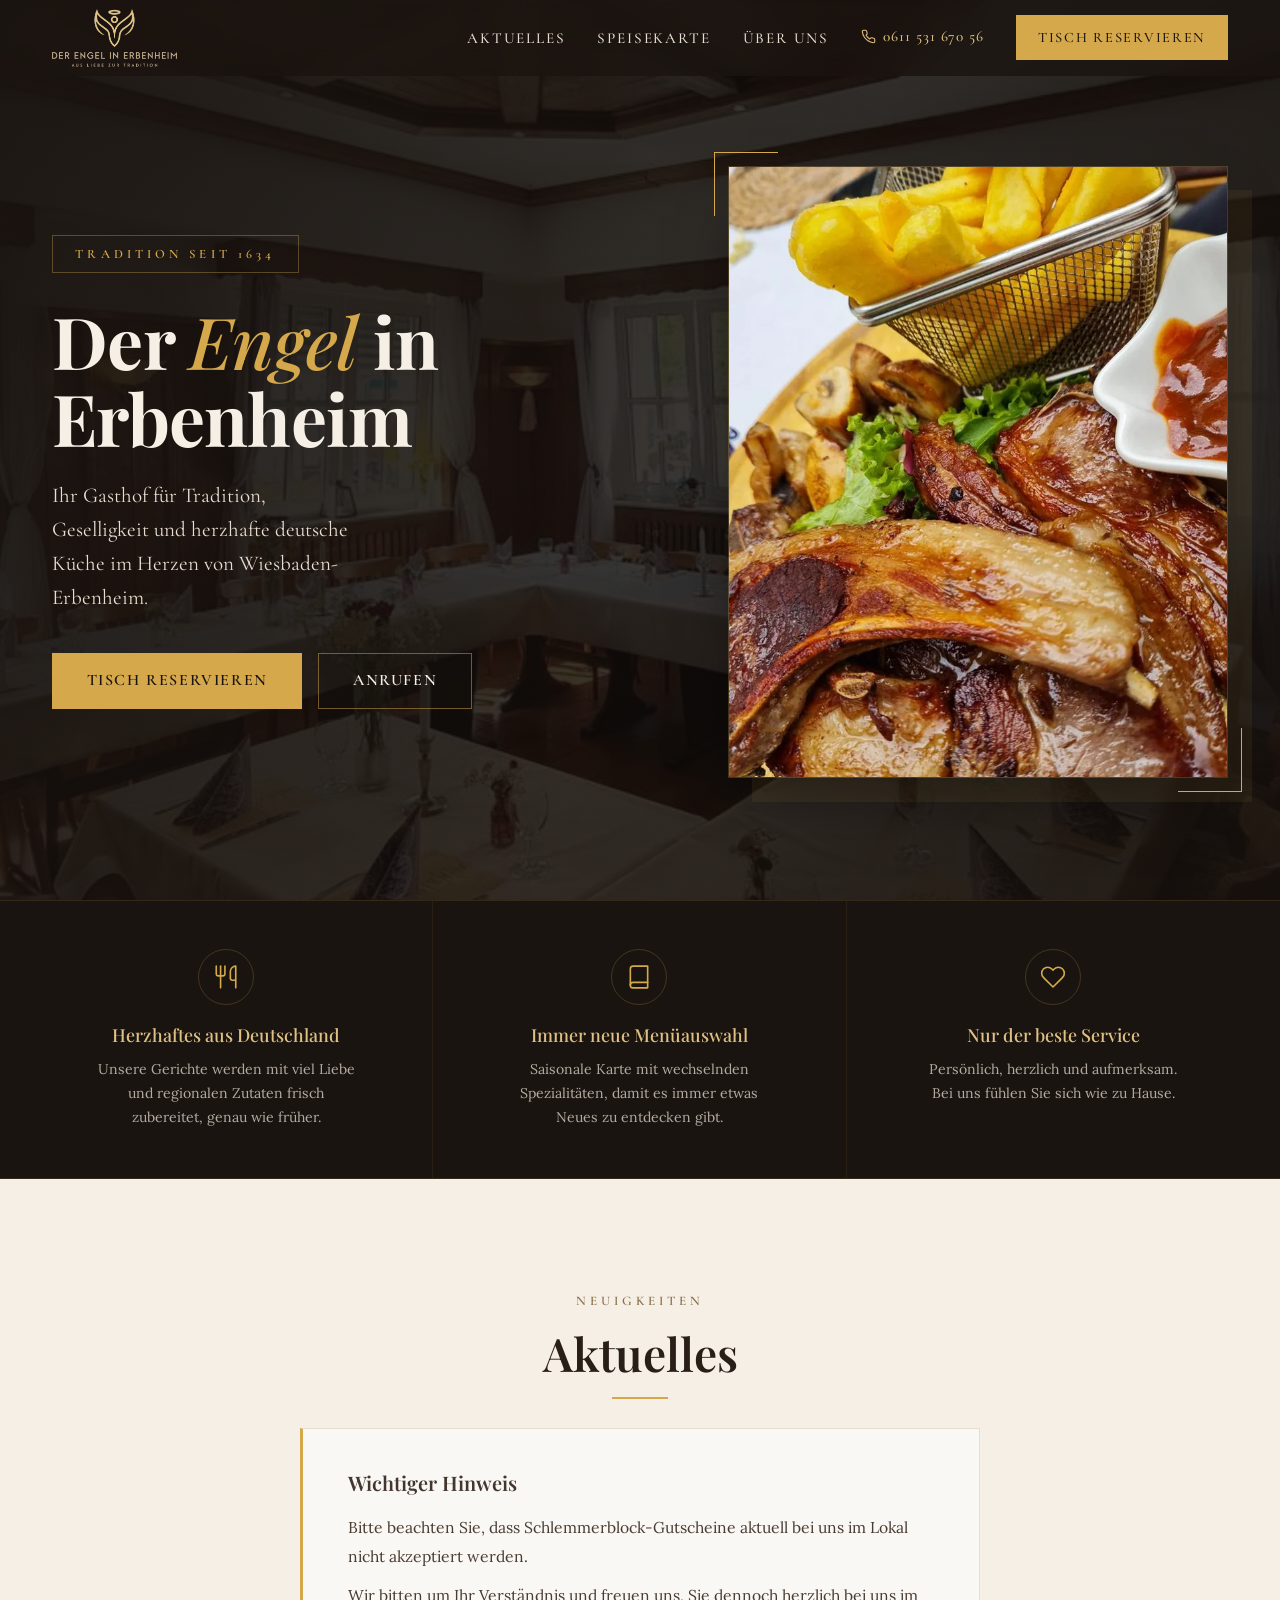
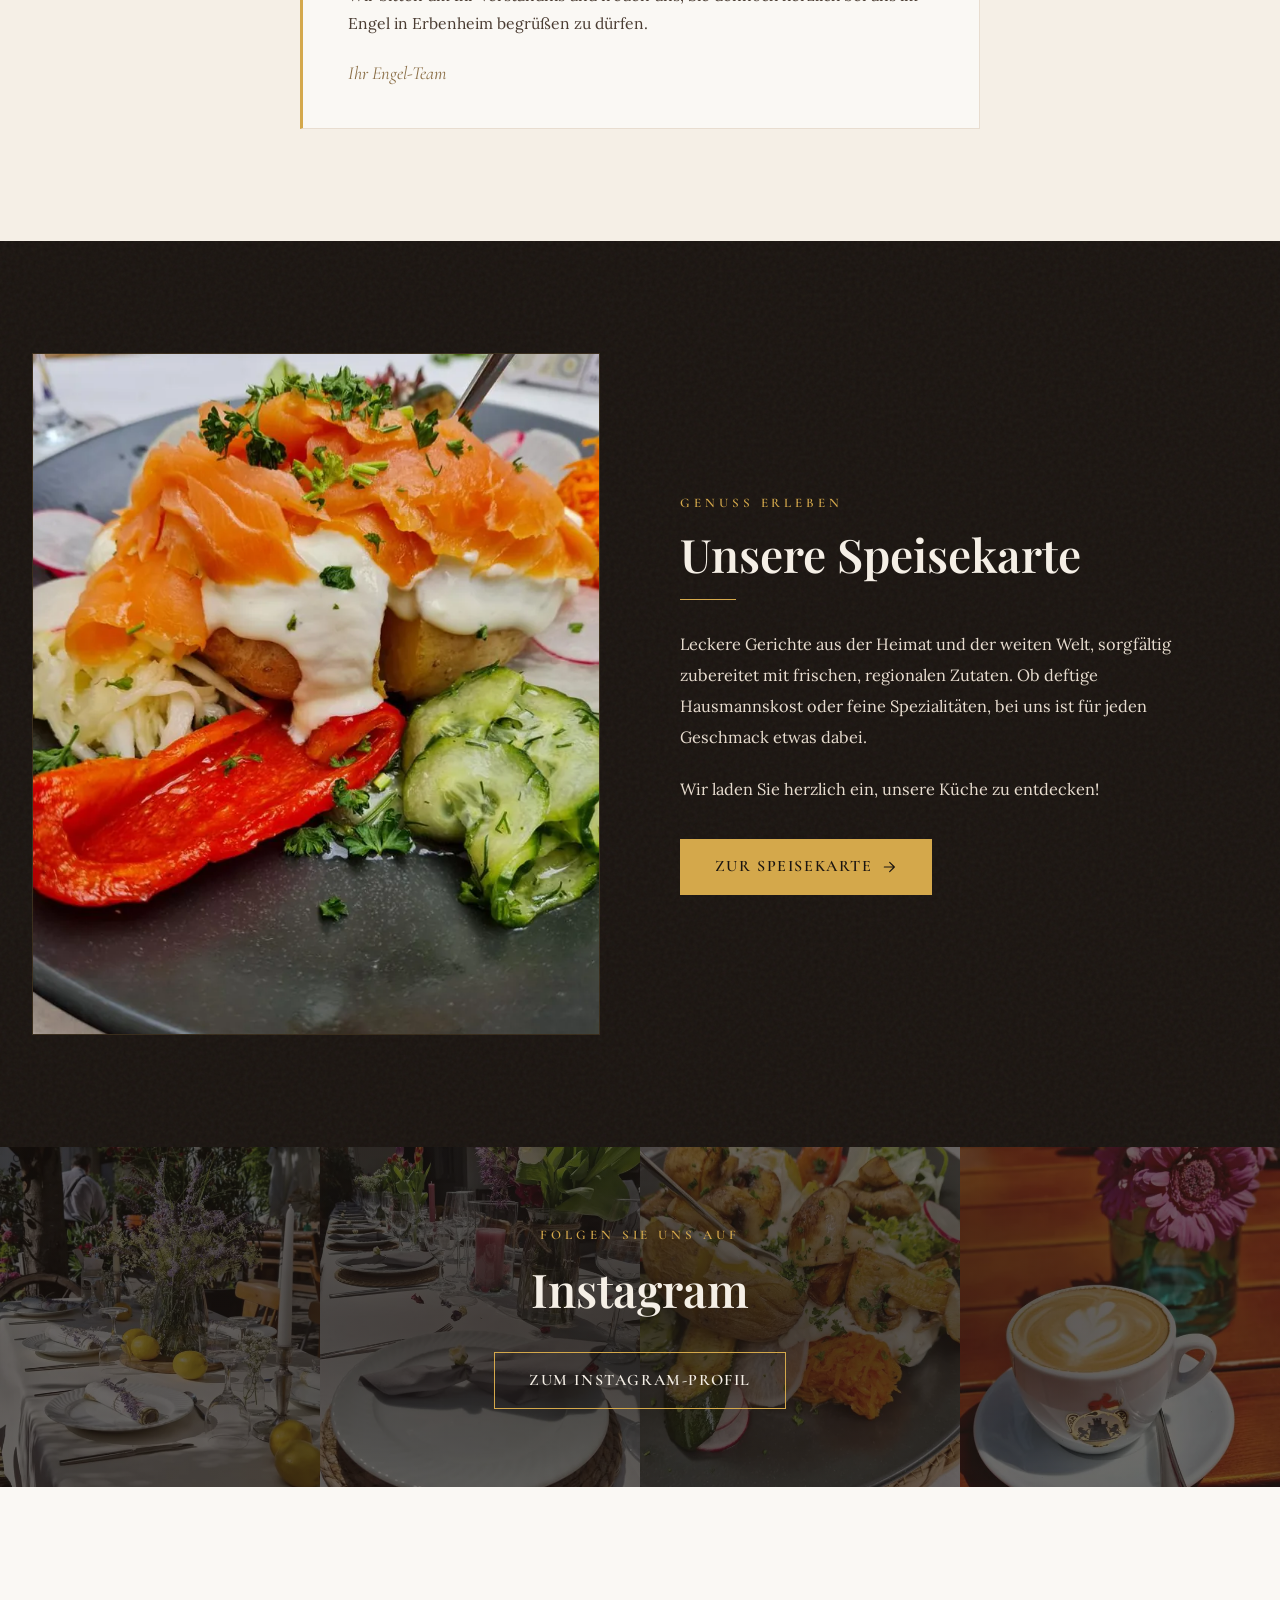
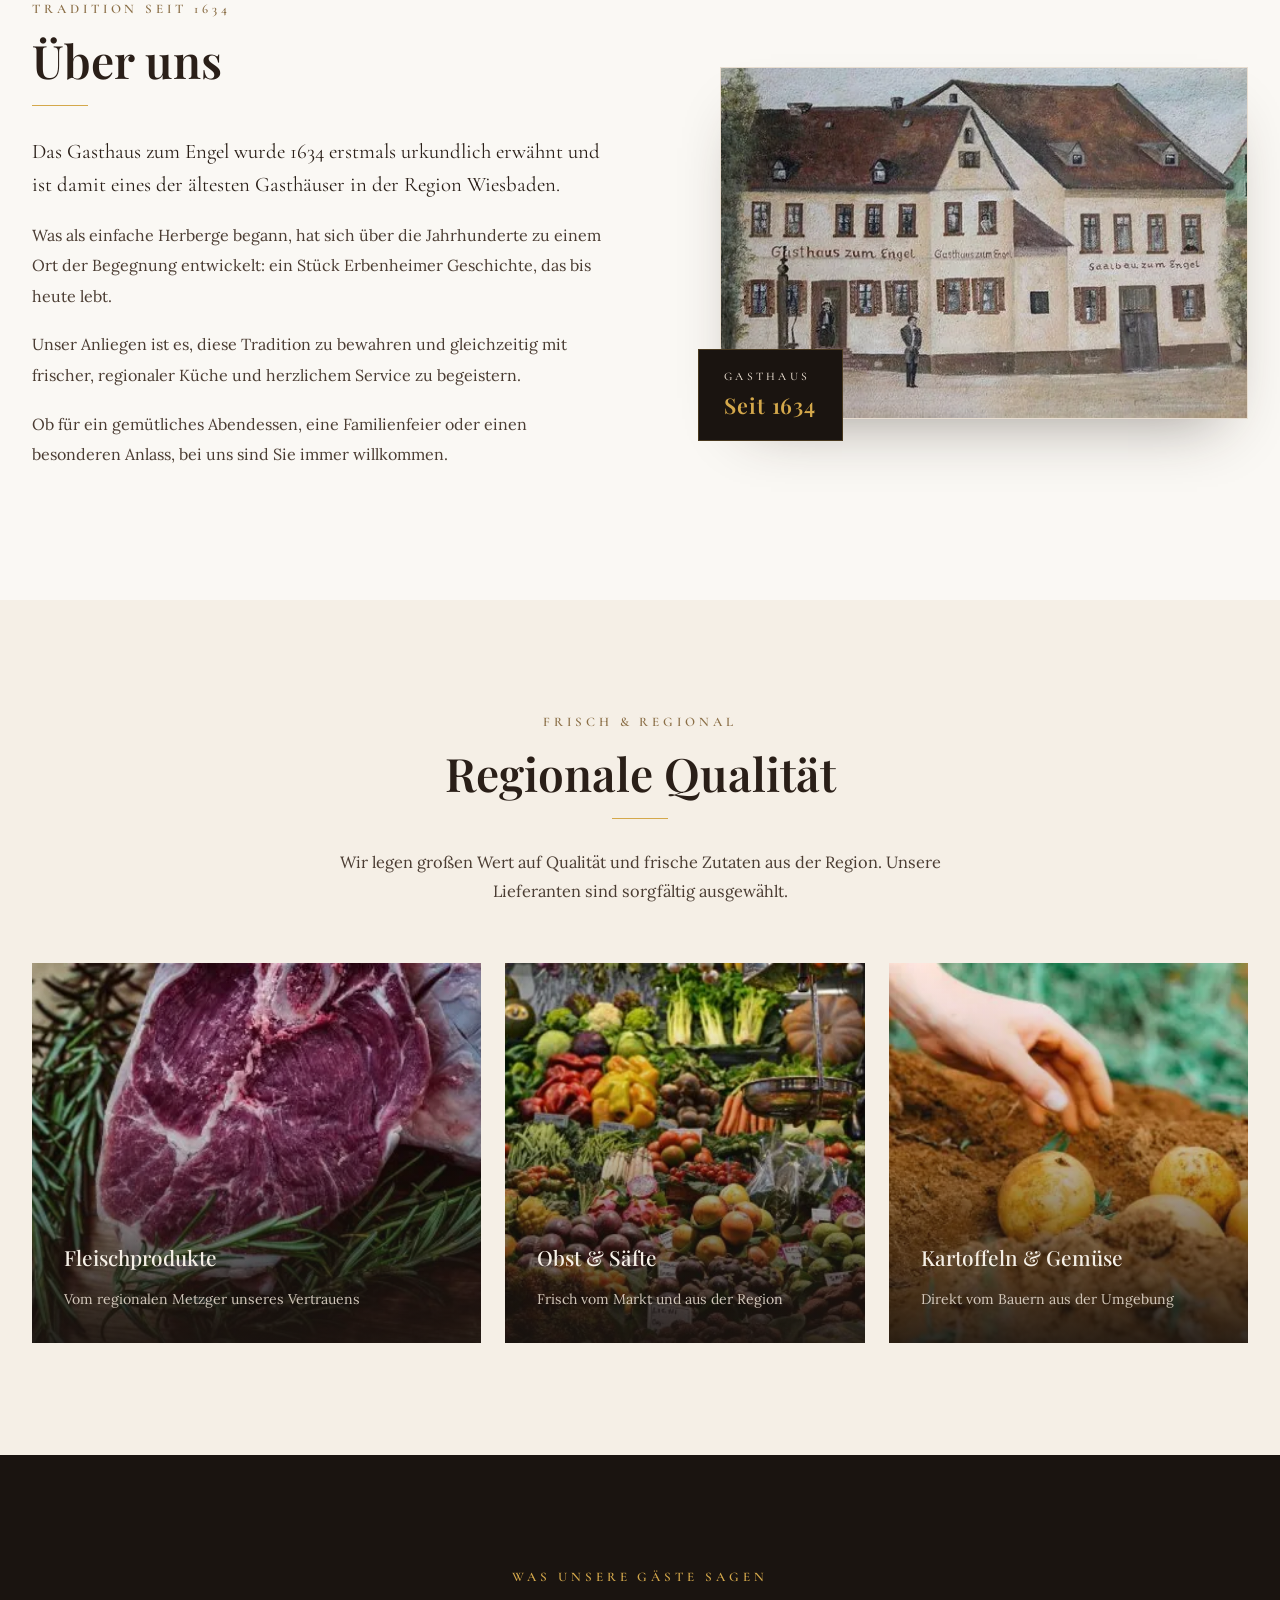
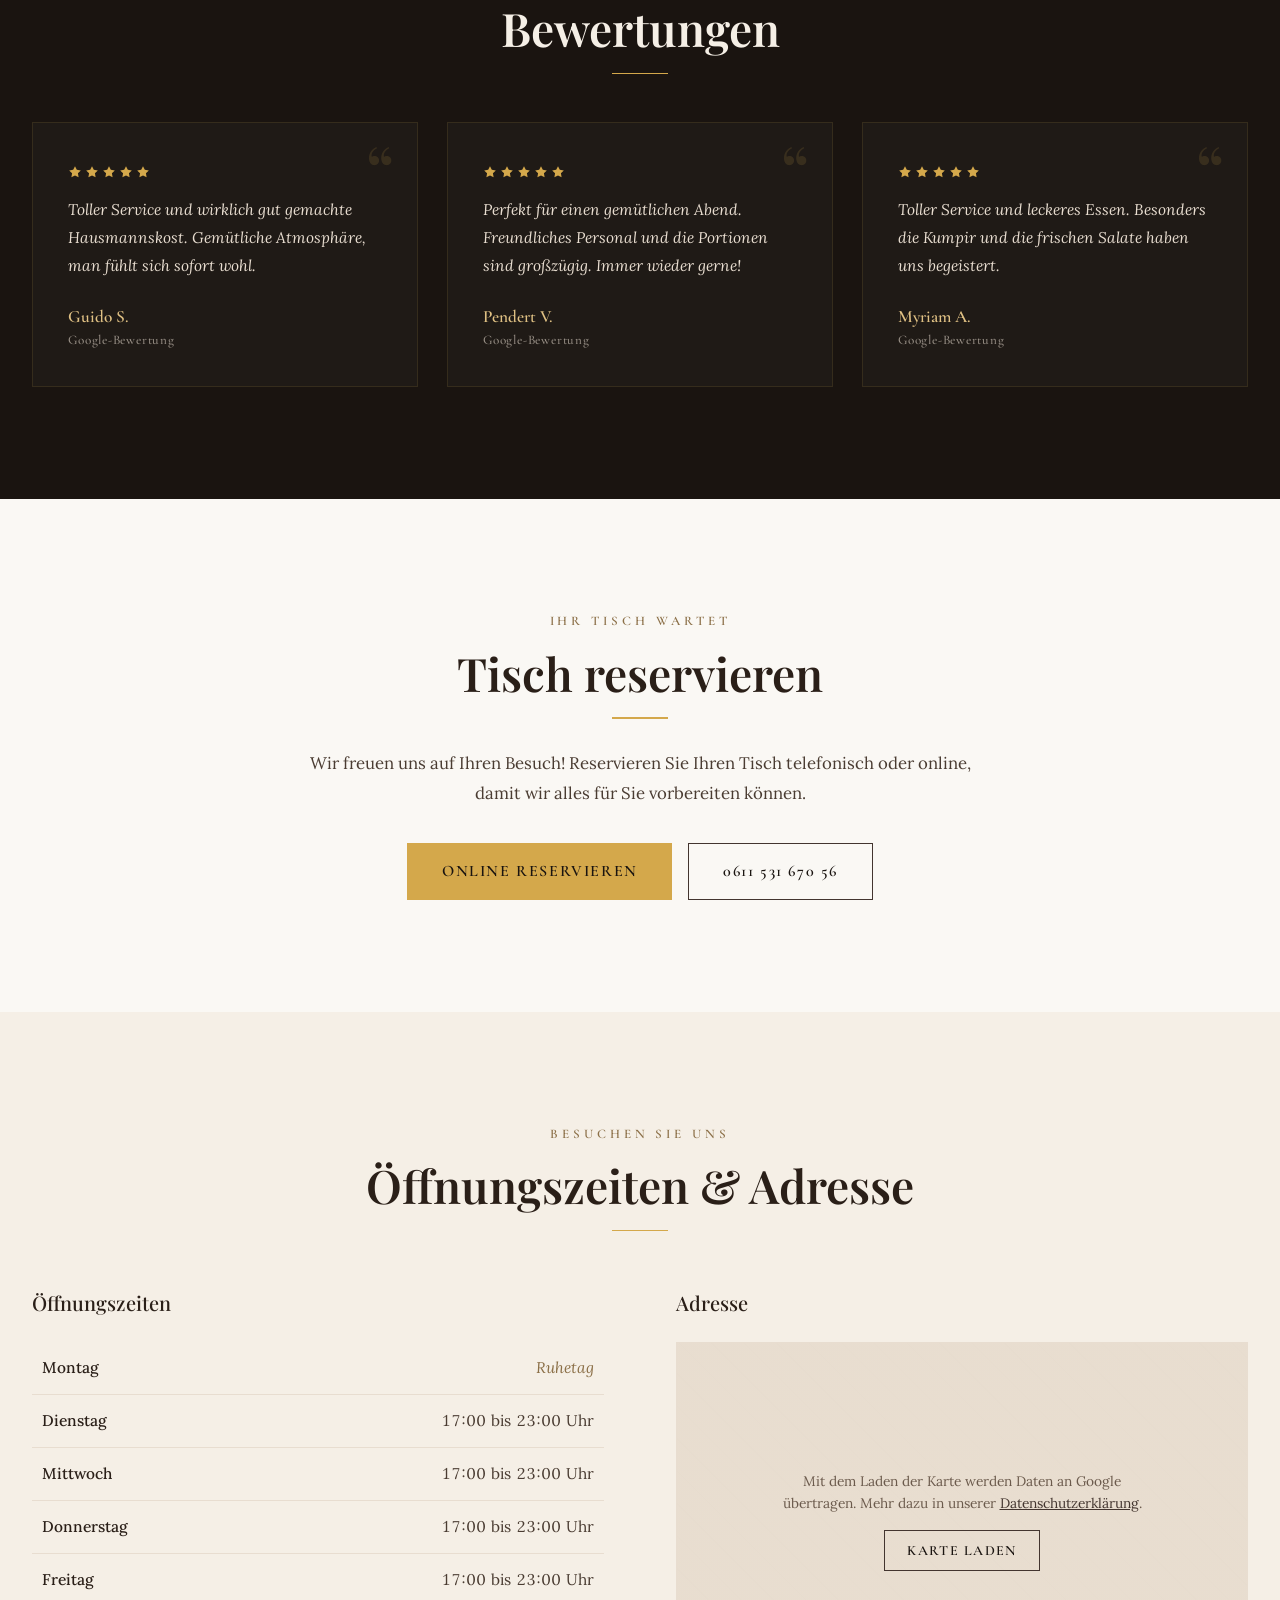
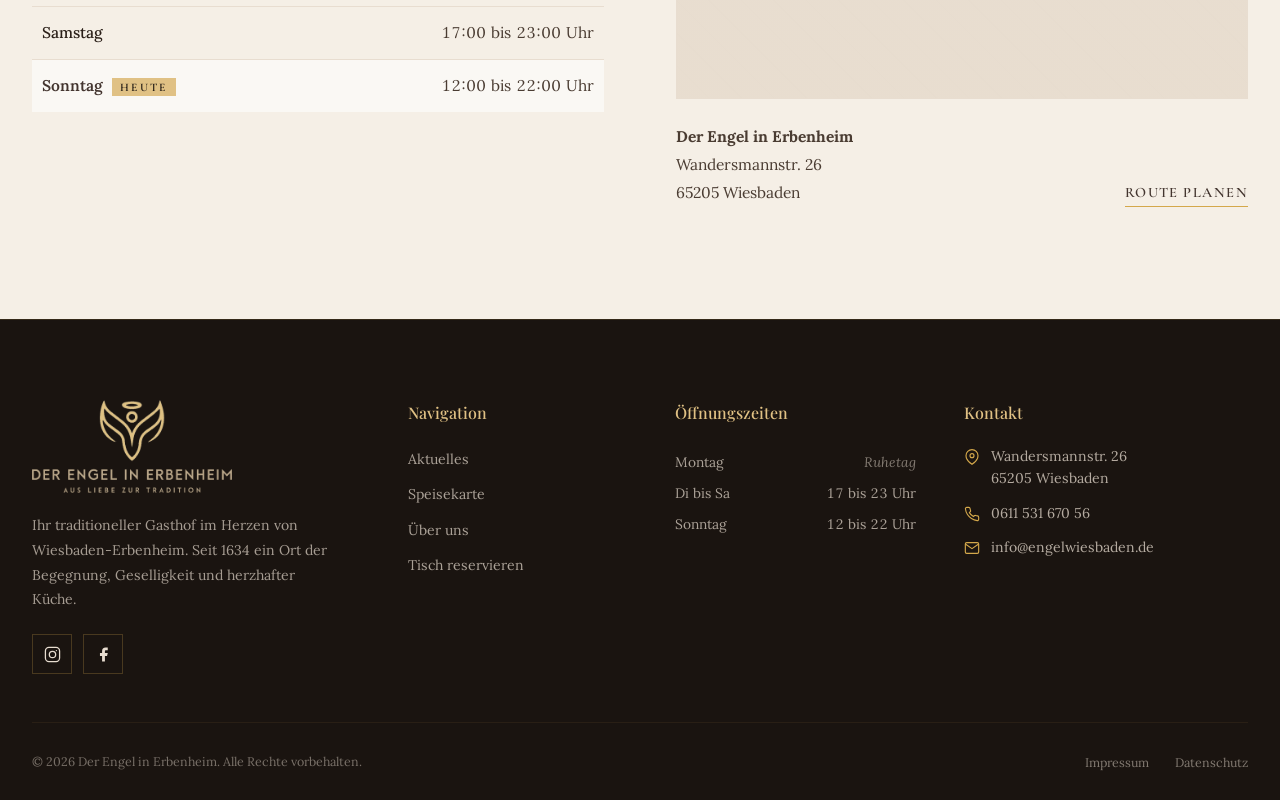
==== index.html @ 376623ac "Domain engelwiesbaden.de, Speisekarten-PDF verlinkt, Trustindex-Platzhalter Co-Authored-By: Claude O" ====
<!DOCTYPE html>
<html lang="de">
<head>
<meta charset="UTF-8">
<meta name="viewport" content="width=device-width, initial-scale=1">
<title>Der Engel in Erbenheim | Traditionsgasthof seit 1634 in Wiesbaden</title>
<meta name="description" content="Gasthof Der Engel in Wiesbaden-Erbenheim: herzhafte deutsche Küche, regionale Zutaten und gemütliche Atmosphäre seit 1634. Jetzt Tisch reservieren.">
<meta name="theme-color" content="#1a1410">
<link rel="canonical" href="https://engelwiesbaden.de/">

<meta property="og:type" content="restaurant">
<meta property="og:locale" content="de_DE">
<meta property="og:title" content="Der Engel in Erbenheim | Aus Liebe zur Tradition">
<meta property="og:description" content="Traditionsgasthof seit 1634 in Wiesbaden-Erbenheim. Herzhafte Küche mit regionalen Zutaten.">
<meta property="og:url" content="https://engelwiesbaden.de/">
<meta property="og:image" content="https://engelwiesbaden.de/assets/img/og-image.jpg">
<meta name="twitter:card" content="summary_large_image">

<link rel="icon" type="image/png" href="assets/img/favicon.png">
<link rel="apple-touch-icon" href="assets/img/apple-touch-icon.png">

<link rel="preconnect" href="https://fonts.googleapis.com">
<link rel="preconnect" href="https://fonts.gstatic.com" crossorigin>
<link rel="stylesheet" href="https://fonts.googleapis.com/css2?family=Playfair+Display:ital,wght@0,500;0,600;0,700;1,500&family=Cormorant+Garamond:ital,wght@0,500;0,600;1,500&family=Lora:ital,wght@0,400;0,500;1,400&display=swap">
<link rel="preload" as="image" href="assets/img/gastraum.webp" fetchpriority="high">
<link rel="stylesheet" href="assets/css/style.css">
<script>document.documentElement.classList.add('js')</script>

<script type="application/ld+json">
{
  "@context": "https://schema.org",
  "@type": "Restaurant",
  "name": "Der Engel in Erbenheim",
  "slogan": "Aus Liebe zur Tradition",
  "image": "https://engelwiesbaden.de/assets/img/og-image.jpg",
  "url": "https://engelwiesbaden.de/",
  "telephone": "+49 611 53167056",
  "servesCuisine": "Deutsche Küche",
  "foundingDate": "1634",
  "address": {
    "@type": "PostalAddress",
    "streetAddress": "Wandersmannstr. 26",
    "postalCode": "65205",
    "addressLocality": "Wiesbaden",
    "addressRegion": "Hessen",
    "addressCountry": "DE"
  },
  "openingHoursSpecification": [
    {"@type": "OpeningHoursSpecification", "dayOfWeek": ["Tuesday","Wednesday","Thursday","Friday","Saturday"], "opens": "17:00", "closes": "23:00"},
    {"@type": "OpeningHoursSpecification", "dayOfWeek": "Sunday", "opens": "12:00", "closes": "22:00"}
  ],
  "acceptsReservations": "True"
}
</script>
</head>
<body>
<a class="skip-link" href="#main">Zum Inhalt springen</a>

<!-- Navigation -->
<header class="nav">
  <div class="nav-inner">
    <a href="#top" class="nav-logo" aria-label="Der Engel in Erbenheim, zur Startseite">
      <img src="assets/img/logo.png" alt="Der Engel in Erbenheim" width="980" height="455">
    </a>
    <nav aria-label="Hauptnavigation">
      <ul class="nav-links">
        <li><a href="#aktuelles">Aktuelles</a></li>
        <li><a href="#speisekarte">Speisekarte</a></li>
        <li><a href="#ueber">Über uns</a></li>
        <li><a href="tel:+4961153167056" class="nav-phone"><svg viewBox="0 0 24 24" fill="none" stroke="currentColor" stroke-width="1.7" stroke-linecap="round" stroke-linejoin="round" aria-hidden="true"><path d="M22 16.92v3a2 2 0 0 1-2.18 2 19.79 19.79 0 0 1-8.63-3.07 19.5 19.5 0 0 1-6-6A19.79 19.79 0 0 1 2.12 4.18 2 2 0 0 1 4.11 2h3a2 2 0 0 1 2 1.72c.13.96.36 1.9.7 2.81a2 2 0 0 1-.45 2.11L8.09 9.91a16 16 0 0 0 6 6l1.27-1.27a2 2 0 0 1 2.11-.45c.91.34 1.85.57 2.81.7A2 2 0 0 1 22 16.92z"/></svg>0611 531 670 56</a></li>
        <li><a href="#reservierung" class="btn btn-primary">Tisch reservieren</a></li>
      </ul>
    </nav>
    <button class="menu-toggle" type="button" aria-expanded="false" aria-controls="mobile-menu" aria-label="Menü öffnen">
      <span></span><span></span><span></span>
    </button>
  </div>
</header>
<div class="mobile-menu" id="mobile-menu">
  <a href="#aktuelles">Aktuelles</a>
  <a href="#speisekarte">Speisekarte</a>
  <a href="#ueber">Über uns</a>
  <a href="tel:+4961153167056">0611 531 670 56</a>
  <a href="#reservierung" class="btn btn-primary">Tisch reservieren</a>
</div>

<main id="main">

<!-- Hero -->
<section class="hero" id="top">
  <div class="hero-bg" aria-hidden="true">
    <img src="assets/img/gastraum.webp" alt="" width="768" height="1024" fetchpriority="high">
  </div>
  <div class="hero-overlay" aria-hidden="true"></div>
  <div class="hero-content">
    <div class="hero-text">
      <span class="hero-badge">Tradition seit 1634</span>
      <h1>Der <em>Engel</em> in<br>Erbenheim</h1>
      <p class="hero-sub">Ihr Gasthof für Tradition, Geselligkeit und herzhafte deutsche Küche im Herzen von Wiesbaden-Erbenheim.</p>
      <div class="hero-buttons">
        <a href="#reservierung" class="btn btn-primary">Tisch reservieren</a>
        <a href="tel:+4961153167056" class="btn btn-outline">Anrufen</a>
      </div>
    </div>
    <div class="hero-image-frame">
      <span class="corner corner-tl" aria-hidden="true"></span>
      <img src="assets/img/rippchen.webp" alt="Gegrillte Koteletts mit Pommes, Champignons und Salat" width="750" height="1000">
      <span class="corner corner-br" aria-hidden="true"></span>
    </div>
  </div>
  <div data-nav-sentinel style="position:absolute;top:60vh;height:1px;width:1px" aria-hidden="true"></div>
</section>

<!-- Features -->
<div class="features-bar">
  <div class="features-inner">
    <div class="feature-item reveal delay-1">
      <span class="feature-icon" aria-hidden="true"><svg viewBox="0 0 24 24"><path d="M3 2v7c0 1.1.9 2 2 2h4a2 2 0 0 0 2-2V2"/><path d="M7 2v20"/><path d="M21 15V2a5 5 0 0 0-5 5v6c0 1.1.9 2 2 2h3Zm0 0v7"/></svg></span>
      <h3>Herzhaftes aus Deutschland</h3>
      <p>Unsere Gerichte werden mit viel Liebe und regionalen Zutaten frisch zubereitet, genau wie früher.</p>
    </div>
    <div class="feature-item reveal delay-2">
      <span class="feature-icon" aria-hidden="true"><svg viewBox="0 0 24 24"><path d="M4 19.5A2.5 2.5 0 0 1 6.5 17H20"/><path d="M6.5 2H20v20H6.5A2.5 2.5 0 0 1 4 19.5v-15A2.5 2.5 0 0 1 6.5 2z"/></svg></span>
      <h3>Immer neue Menüauswahl</h3>
      <p>Saisonale Karte mit wechselnden Spezialitäten, damit es immer etwas Neues zu entdecken gibt.</p>
    </div>
    <div class="feature-item reveal delay-3">
      <span class="feature-icon" aria-hidden="true"><svg viewBox="0 0 24 24"><path d="M20.84 4.61a5.5 5.5 0 0 0-7.78 0L12 5.67l-1.06-1.06a5.5 5.5 0 0 0-7.78 7.78l1.06 1.06L12 21.23l7.78-7.78 1.06-1.06a5.5 5.5 0 0 0 0-7.78z"/></svg></span>
      <h3>Nur der beste Service</h3>
      <p>Persönlich, herzlich und aufmerksam. Bei uns fühlen Sie sich wie zu Hause.</p>
    </div>
  </div>
</div>

<!-- Aktuelles -->
<section class="aktuelles center" id="aktuelles">
  <div class="container">
    <span class="section-label reveal">Neuigkeiten</span>
    <h2 class="section-title reveal">Aktuelles</h2>
    <div class="divider reveal"></div>
    <article class="aktuelles-box reveal">
      <h3>Wichtiger Hinweis</h3>
      <p>Bitte beachten Sie, dass Schlemmerblock-Gutscheine aktuell bei uns im Lokal nicht akzeptiert werden.</p>
      <p>Wir bitten um Ihr Verständnis und freuen uns, Sie dennoch herzlich bei uns im Engel in Erbenheim begrüßen zu dürfen.</p>
      <p class="signature">Ihr Engel-Team</p>
    </article>
  </div>
</section>

<!-- Speisekarte -->
<section class="speisekarte on-dark grain" id="speisekarte">
  <div class="container split">
    <div class="media-frame reveal-left">
      <img src="assets/img/lachs-ofenkartoffel.webp" alt="Ofenkartoffel mit Räucherlachs, Kräutercreme und Gurkensalat" width="750" height="1000" loading="lazy">
    </div>
    <div class="speisekarte-text reveal-right">
      <span class="section-label">Genuss erleben</span>
      <h2 class="section-title">Unsere Speisekarte</h2>
      <div class="divider"></div>
      <p>Leckere Gerichte aus der Heimat und der weiten Welt, sorgfältig zubereitet mit frischen, regionalen Zutaten. Ob deftige Hausmannskost oder feine Spezialitäten, bei uns ist für jeden Geschmack etwas dabei.</p>
      <p>Wir laden Sie herzlich ein, unsere Küche zu entdecken!</p>
      <!-- PDF unter assets/speisekarte.pdf ablegen -->
      <a href="assets/speisekarte.pdf" class="btn btn-primary" target="_blank" rel="noopener">Zur Speisekarte <svg viewBox="0 0 24 24" fill="none" stroke="currentColor" stroke-width="1.8" stroke-linecap="round" stroke-linejoin="round" aria-hidden="true"><path d="M5 12h14M13 5l7 7-7 7"/></svg></a>
    </div>
  </div>
</section>

<!-- Instagram -->
<section class="instagram" aria-labelledby="insta-title">
  <div class="instagram-images" aria-hidden="true">
    <img src="assets/img/biergarten.webp" alt="" width="600" height="800" loading="lazy">
    <img src="assets/img/tischdeko.webp" alt="" width="600" height="800" loading="lazy">
    <img src="assets/img/pilz-ofenkartoffel.webp" alt="" width="600" height="800" loading="lazy">
    <img src="assets/img/kaffee.webp" alt="" width="600" height="800" loading="lazy">
  </div>
  <div class="instagram-overlay">
    <span class="section-label">Folgen Sie uns auf</span>
    <h2 id="insta-title">Instagram</h2>
    <!-- TODO: Instagram-URL eintragen -->
    <a href="#" class="btn btn-ghost-gold" target="_blank" rel="noopener">Zum Instagram-Profil</a>
  </div>
</section>

<!-- Über uns -->
<section class="ueber-uns" id="ueber">
  <div class="container split">
    <div class="ueber-text reveal-left">
      <span class="section-label">Tradition seit 1634</span>
      <h2 class="section-title">Über uns</h2>
      <div class="divider"></div>
      <p>Das Gasthaus zum Engel wurde 1634 erstmals urkundlich erwähnt und ist damit eines der ältesten Gasthäuser in der Region Wiesbaden.</p>
      <p>Was als einfache Herberge begann, hat sich über die Jahrhunderte zu einem Ort der Begegnung entwickelt: ein Stück Erbenheimer Geschichte, das bis heute lebt.</p>
      <p>Unser Anliegen ist es, diese Tradition zu bewahren und gleichzeitig mit frischer, regionaler Küche und herzlichem Service zu begeistern.</p>
      <p>Ob für ein gemütliches Abendessen, eine Familienfeier oder einen besonderen Anlass, bei uns sind Sie immer willkommen.</p>
    </div>
    <div class="ueber-image reveal-right">
      <div class="media-frame">
        <img src="assets/img/gasthaus-historisch.webp" alt="Historisches Gemälde des Gasthauses zum Engel mit Saalbau" width="550" height="366" loading="lazy">
      </div>
      <div class="ueber-year"><small>Gasthaus</small>Seit 1634</div>
    </div>
  </div>
</section>

<!-- Regionale Qualität -->
<section class="regional">
  <div class="container">
    <div class="regional-intro">
      <span class="section-label reveal">Frisch &amp; regional</span>
      <h2 class="section-title reveal">Regionale Qualität</h2>
      <div class="divider reveal" style="margin-inline:auto"></div>
      <p class="reveal">Wir legen großen Wert auf Qualität und frische Zutaten aus der Region. Unsere Lieferanten sind sorgfältig ausgewählt.</p>
    </div>
    <div class="regional-grid">
      <figure class="regional-card reveal delay-1">
        <img src="assets/img/fleisch.webp" alt="Frisches Steak mit Rosmarin" width="400" height="300" loading="lazy">
        <figcaption><h3>Fleischprodukte</h3><p>Vom regionalen Metzger unseres Vertrauens</p></figcaption>
      </figure>
      <figure class="regional-card reveal delay-2">
        <img src="assets/img/obst-gemuese.webp" alt="Marktstand mit frischem Obst und Gemüse" width="400" height="300" loading="lazy">
        <figcaption><h3>Obst &amp; Säfte</h3><p>Frisch vom Markt und aus der Region</p></figcaption>
      </figure>
      <figure class="regional-card reveal delay-3">
        <img src="assets/img/kartoffeln.webp" alt="Frisch geerntete Kartoffeln im Feld" width="400" height="300" loading="lazy">
        <figcaption><h3>Kartoffeln &amp; Gemüse</h3><p>Direkt vom Bauern aus der Umgebung</p></figcaption>
      </figure>
    </div>
  </div>
</section>

<!-- Bewertungen -->
<section class="reviews on-dark center" aria-labelledby="reviews-title">
  <div class="container">
    <span class="section-label reveal">Was unsere Gäste sagen</span>
    <h2 class="section-title reveal" id="reviews-title">Bewertungen</h2>
    <div class="divider reveal"></div>
    <!-- Platzhalter: wird später durch das Trustindex-Widget (Google-Bewertungen) ersetzt -->
    <div class="reviews-grid">
      <figure class="review-card reveal delay-1">
        <div class="review-stars" role="img" aria-label="5 von 5 Sternen"><svg viewBox="0 0 24 24"><path d="m12 2 3.1 6.3 6.9 1-5 4.9 1.2 6.8L12 17.8 5.8 21l1.2-6.8-5-4.9 6.9-1z"/></svg><svg viewBox="0 0 24 24"><path d="m12 2 3.1 6.3 6.9 1-5 4.9 1.2 6.8L12 17.8 5.8 21l1.2-6.8-5-4.9 6.9-1z"/></svg><svg viewBox="0 0 24 24"><path d="m12 2 3.1 6.3 6.9 1-5 4.9 1.2 6.8L12 17.8 5.8 21l1.2-6.8-5-4.9 6.9-1z"/></svg><svg viewBox="0 0 24 24"><path d="m12 2 3.1 6.3 6.9 1-5 4.9 1.2 6.8L12 17.8 5.8 21l1.2-6.8-5-4.9 6.9-1z"/></svg><svg viewBox="0 0 24 24"><path d="m12 2 3.1 6.3 6.9 1-5 4.9 1.2 6.8L12 17.8 5.8 21l1.2-6.8-5-4.9 6.9-1z"/></svg></div>
        <blockquote>Toller Service und wirklich gut gemachte Hausmannskost. Gemütliche Atmosphäre, man fühlt sich sofort wohl.</blockquote>
        <figcaption class="review-author">Guido S.<span>Google-Bewertung</span></figcaption>
      </figure>
      <figure class="review-card reveal delay-2">
        <div class="review-stars" role="img" aria-label="5 von 5 Sternen"><svg viewBox="0 0 24 24"><path d="m12 2 3.1 6.3 6.9 1-5 4.9 1.2 6.8L12 17.8 5.8 21l1.2-6.8-5-4.9 6.9-1z"/></svg><svg viewBox="0 0 24 24"><path d="m12 2 3.1 6.3 6.9 1-5 4.9 1.2 6.8L12 17.8 5.8 21l1.2-6.8-5-4.9 6.9-1z"/></svg><svg viewBox="0 0 24 24"><path d="m12 2 3.1 6.3 6.9 1-5 4.9 1.2 6.8L12 17.8 5.8 21l1.2-6.8-5-4.9 6.9-1z"/></svg><svg viewBox="0 0 24 24"><path d="m12 2 3.1 6.3 6.9 1-5 4.9 1.2 6.8L12 17.8 5.8 21l1.2-6.8-5-4.9 6.9-1z"/></svg><svg viewBox="0 0 24 24"><path d="m12 2 3.1 6.3 6.9 1-5 4.9 1.2 6.8L12 17.8 5.8 21l1.2-6.8-5-4.9 6.9-1z"/></svg></div>
        <blockquote>Perfekt für einen gemütlichen Abend. Freundliches Personal und die Portionen sind großzügig. Immer wieder gerne!</blockquote>
        <figcaption class="review-author">Pendert V.<span>Google-Bewertung</span></figcaption>
      </figure>
      <figure class="review-card reveal delay-3">
        <div class="review-stars" role="img" aria-label="5 von 5 Sternen"><svg viewBox="0 0 24 24"><path d="m12 2 3.1 6.3 6.9 1-5 4.9 1.2 6.8L12 17.8 5.8 21l1.2-6.8-5-4.9 6.9-1z"/></svg><svg viewBox="0 0 24 24"><path d="m12 2 3.1 6.3 6.9 1-5 4.9 1.2 6.8L12 17.8 5.8 21l1.2-6.8-5-4.9 6.9-1z"/></svg><svg viewBox="0 0 24 24"><path d="m12 2 3.1 6.3 6.9 1-5 4.9 1.2 6.8L12 17.8 5.8 21l1.2-6.8-5-4.9 6.9-1z"/></svg><svg viewBox="0 0 24 24"><path d="m12 2 3.1 6.3 6.9 1-5 4.9 1.2 6.8L12 17.8 5.8 21l1.2-6.8-5-4.9 6.9-1z"/></svg><svg viewBox="0 0 24 24"><path d="m12 2 3.1 6.3 6.9 1-5 4.9 1.2 6.8L12 17.8 5.8 21l1.2-6.8-5-4.9 6.9-1z"/></svg></div>
        <blockquote>Toller Service und leckeres Essen. Besonders die Kumpir und die frischen Salate haben uns begeistert.</blockquote>
        <figcaption class="review-author">Myriam A.<span>Google-Bewertung</span></figcaption>
      </figure>
    </div>
  </div>
</section>

<!-- Reservierung -->
<section class="reservation" id="reservierung">
  <div class="container">
    <span class="section-label reveal">Ihr Tisch wartet</span>
    <h2 class="section-title reveal">Tisch reservieren</h2>
    <div class="divider reveal" style="margin-inline:auto"></div>
    <p class="reveal">Wir freuen uns auf Ihren Besuch! Reservieren Sie Ihren Tisch telefonisch oder online, damit wir alles für Sie vorbereiten können.</p>
    <div class="res-methods reveal">
      <!-- TODO: Link zum Reservierungstool eintragen -->
      <a href="#" class="btn btn-primary">Online reservieren</a>
      <a href="tel:+4961153167056" class="btn btn-outline-dark">0611 531 670 56</a>
    </div>
  </div>
</section>

<!-- Öffnungszeiten & Adresse -->
<section class="info-section" id="kontakt">
  <div class="container">
    <div class="head">
      <span class="section-label reveal">Besuchen Sie uns</span>
      <h2 class="section-title reveal">Öffnungszeiten &amp; Adresse</h2>
      <div class="divider reveal" style="margin-inline:auto"></div>
    </div>
    <div class="info-grid">
      <div class="reveal-left">
        <h3>Öffnungszeiten</h3>
        <table class="hours-table">
          <tr data-day="1"><th scope="row">Montag</th><td class="closed">Ruhetag</td></tr>
          <tr data-day="2"><th scope="row">Dienstag</th><td>17:00 bis 23:00 Uhr</td></tr>
          <tr data-day="3"><th scope="row">Mittwoch</th><td>17:00 bis 23:00 Uhr</td></tr>
          <tr data-day="4"><th scope="row">Donnerstag</th><td>17:00 bis 23:00 Uhr</td></tr>
          <tr data-day="5"><th scope="row">Freitag</th><td>17:00 bis 23:00 Uhr</td></tr>
          <tr data-day="6"><th scope="row">Samstag</th><td>17:00 bis 23:00 Uhr</td></tr>
          <tr data-day="0"><th scope="row">Sonntag</th><td>12:00 bis 22:00 Uhr</td></tr>
        </table>
      </div>
      <div class="reveal-right">
        <h3>Adresse</h3>
        <div class="map" data-src="https://maps.google.com/maps?q=Wandersmannstr.%2026%2C%2065205%20Wiesbaden&amp;z=16&amp;output=embed">
          <div class="map-consent">
            <p>Mit dem Laden der Karte werden Daten an Google übertragen. Mehr dazu in unserer <a href="datenschutz.html">Datenschutzerklärung</a>.</p>
            <button type="button" class="btn btn-outline-dark" data-load-map>Karte laden</button>
          </div>
        </div>
        <div class="address-info">
          <p><strong>Der Engel in Erbenheim</strong><br>Wandersmannstr. 26<br>65205 Wiesbaden</p>
          <a class="route" href="https://www.google.com/maps/dir/?api=1&amp;destination=Wandersmannstr.%2026%2C%2065205%20Wiesbaden" target="_blank" rel="noopener">Route planen</a>
        </div>
      </div>
    </div>
  </div>
</section>

</main>

<!-- Footer -->
<footer class="footer">
  <div class="footer-top">
    <div class="footer-brand">
      <img src="assets/img/logo.png" alt="Der Engel in Erbenheim" width="980" height="455" loading="lazy">
      <p>Ihr traditioneller Gasthof im Herzen von Wiesbaden-Erbenheim. Seit 1634 ein Ort der Begegnung, Geselligkeit und herzhafter Küche.</p>
      <div class="footer-social">
        <!-- TODO: Social-Media-URLs eintragen -->
        <a href="#" aria-label="Instagram" target="_blank" rel="noopener"><svg viewBox="0 0 24 24" fill="none" stroke="currentColor" stroke-width="1.8"><rect x="2" y="2" width="20" height="20" rx="5"/><circle cx="12" cy="12" r="4.5"/><circle cx="17.5" cy="6.5" r="1" fill="currentColor" stroke="none"/></svg></a>
        <a href="#" aria-label="Facebook" target="_blank" rel="noopener"><svg viewBox="0 0 24 24" fill="currentColor"><path d="M18 2h-3a5 5 0 0 0-5 5v3H7v4h3v8h4v-8h3l1-4h-4V7a1 1 0 0 1 1-1h3z"/></svg></a>
      </div>
    </div>
    <div class="footer-col">
      <h4>Navigation</h4>
      <ul>
        <li><a href="#aktuelles">Aktuelles</a></li>
        <li><a href="#speisekarte">Speisekarte</a></li>
        <li><a href="#ueber">Über uns</a></li>
        <li><a href="#reservierung">Tisch reservieren</a></li>
      </ul>
    </div>
    <div class="footer-col">
      <h4>Öffnungszeiten</h4>
      <table class="footer-hours">
        <tr><th scope="row">Montag</th><td class="closed">Ruhetag</td></tr>
        <tr><th scope="row">Di bis Sa</th><td>17 bis 23 Uhr</td></tr>
        <tr><th scope="row">Sonntag</th><td>12 bis 22 Uhr</td></tr>
      </table>
    </div>
    <div class="footer-col">
      <h4>Kontakt</h4>
      <div class="contact-item">
        <svg viewBox="0 0 24 24" aria-hidden="true"><path d="M21 10c0 7-9 13-9 13s-9-6-9-13a9 9 0 0 1 18 0z"/><circle cx="12" cy="10" r="3"/></svg>
        <span>Wandersmannstr. 26<br>65205 Wiesbaden</span>
      </div>
      <div class="contact-item">
        <svg viewBox="0 0 24 24" aria-hidden="true"><path d="M22 16.92v3a2 2 0 0 1-2.18 2 19.79 19.79 0 0 1-8.63-3.07 19.5 19.5 0 0 1-6-6A19.79 19.79 0 0 1 2.12 4.18 2 2 0 0 1 4.11 2h3a2 2 0 0 1 2 1.72c.13.96.36 1.9.7 2.81a2 2 0 0 1-.45 2.11L8.09 9.91a16 16 0 0 0 6 6l1.27-1.27a2 2 0 0 1 2.11-.45c.91.34 1.85.57 2.81.7A2 2 0 0 1 22 16.92z"/></svg>
        <a href="tel:+4961153167056">0611 531 670 56</a>
      </div>
      <div class="contact-item">
        <svg viewBox="0 0 24 24" aria-hidden="true"><path d="M4 4h16c1.1 0 2 .9 2 2v12c0 1.1-.9 2-2 2H4c-1.1 0-2-.9-2-2V6c0-1.1.9-2 2-2z"/><path d="m22 6-10 7L2 6"/></svg>
        <a href="mailto:info@engelwiesbaden.de">info@engelwiesbaden.de</a>
      </div>
    </div>
  </div>
  <div class="footer-bottom">
    <p class="footer-copy">&copy; <span data-year>2026</span> Der Engel in Erbenheim. Alle Rechte vorbehalten.</p>
    <ul class="footer-legal">
      <li><a href="impressum.html">Impressum</a></li>
      <li><a href="datenschutz.html">Datenschutz</a></li>
    </ul>
  </div>
</footer>

<script src="assets/js/main.js" defer></script>
</body>
</html>
---- assets/css/style.css ----
/* Der Engel in Erbenheim – Stylesheet */
*,*::before,*::after{margin:0;padding:0;box-sizing:border-box}

:root{
  --brown-dark:#1a1410;
  --brown-deep:#2a1f18;
  --brown-mid:#43352f;
  --brown-light:#8b6f47;
  --gold:#d4a84b;
  --gold-soft:#e0c184;
  --gold-light:#f0d9a8;
  --cream:#f5efe6;
  --cream-dark:#e8ddd0;
  --white-warm:#faf8f4;
  --text-dark:#2a1f18;
  --text-body:#4a3c32;
  --text-muted:#6b5a4c;
  --line-gold:rgba(212,168,75,.14);
  --ease:cubic-bezier(.16,1,.3,1);
  --nav-h:76px;
  --container:1240px;
  --font-display:'Playfair Display',Georgia,serif;
  --font-accent:'Cormorant Garamond',Georgia,serif;
  --font-body:'Lora',Georgia,serif;
}

html{scroll-behavior:smooth;scroll-padding-top:var(--nav-h);-webkit-text-size-adjust:100%}
body{font-family:var(--font-body);color:var(--text-body);background:var(--white-warm);overflow-x:hidden;line-height:1.6;-webkit-font-smoothing:antialiased;text-rendering:optimizeLegibility}
img{display:block;max-width:100%}
a{color:inherit}
:focus-visible{outline:2px solid var(--gold);outline-offset:3px}
.sr-only{position:absolute;width:1px;height:1px;overflow:hidden;clip:rect(0 0 0 0);white-space:nowrap}
.skip-link{position:absolute;left:1rem;top:-100px;z-index:200;background:var(--gold);color:var(--brown-dark);padding:.7rem 1.2rem;font-family:var(--font-accent);font-weight:600;text-decoration:none}
.skip-link:focus{top:1rem}

/* ===== Reveal ===== */
.js .reveal,.js .reveal-left,.js .reveal-right{opacity:0;transition:opacity .9s var(--ease),transform .9s var(--ease)}
.js .reveal{transform:translateY(28px)}
.js .reveal-left{transform:translateX(-36px)}
.js .reveal-right{transform:translateX(36px)}
.js .is-visible{opacity:1;transform:none}
.delay-1{transition-delay:.08s!important}
.delay-2{transition-delay:.18s!important}
.delay-3{transition-delay:.28s!important}

/* ===== Buttons ===== */
.btn{display:inline-flex;align-items:center;justify-content:center;gap:.55rem;padding:.9rem 2.1rem;font-family:var(--font-accent);font-size:1rem;font-weight:600;letter-spacing:.1em;text-transform:uppercase;text-decoration:none;white-space:nowrap;cursor:pointer;border:1px solid transparent;transition:background .35s var(--ease),color .35s var(--ease),border-color .35s var(--ease),transform .2s var(--ease),box-shadow .35s var(--ease)}
.btn:active{transform:scale(.98)}
.btn svg{width:16px;height:16px;flex-shrink:0}
.btn-primary{background:var(--gold);color:var(--brown-dark);position:relative;overflow:hidden}
.btn-primary::before{content:'';position:absolute;inset:0;background:linear-gradient(100deg,transparent 30%,rgba(255,255,255,.22) 50%,transparent 70%);transform:translateX(-100%);transition:transform .8s var(--ease)}
.btn-primary:hover{background:var(--gold-light);box-shadow:0 8px 28px -8px rgba(212,168,75,.55)}
.btn-primary:hover::before{transform:translateX(100%)}
.btn-outline{background:rgba(26,20,16,.25);color:var(--cream);border-color:rgba(212,168,75,.5)}
.btn-outline:hover{border-color:var(--gold);color:var(--gold-light)}
.btn-outline-dark{background:transparent;color:var(--brown-dark);border-color:var(--brown-mid)}
.btn-outline-dark:hover{background:var(--brown-dark);color:var(--cream)}

/* ===== Navigation ===== */
.nav{position:fixed;inset:0 0 auto;z-index:100;height:var(--nav-h);background:rgba(26,20,16,.78);backdrop-filter:blur(14px) saturate(140%);-webkit-backdrop-filter:blur(14px) saturate(140%);border-bottom:1px solid transparent;transition:background .4s,border-color .4s,box-shadow .4s}
.nav.is-scrolled{background:rgba(26,20,16,.96);border-bottom-color:var(--line-gold);box-shadow:0 10px 30px -12px rgba(0,0,0,.45)}
.nav-inner{max-width:var(--container);height:100%;margin:0 auto;padding:0 2rem;display:flex;justify-content:space-between;align-items:center;gap:2rem}
.nav-logo{display:block;flex-shrink:0}
.nav-logo img{height:58px;width:auto;transition:transform .4s var(--ease)}
.nav-logo:hover img{transform:scale(1.03)}
.nav-links{display:flex;gap:2rem;list-style:none;align-items:center}
.nav-links a{color:var(--cream-dark);text-decoration:none;font-family:var(--font-accent);font-size:.95rem;font-weight:500;letter-spacing:.12em;text-transform:uppercase;position:relative;transition:color .3s}
.nav-links a:not(.btn)::after{content:'';position:absolute;left:0;bottom:-6px;width:100%;height:1px;background:var(--gold);transform:scaleX(0);transform-origin:left;transition:transform .4s var(--ease)}
.nav-links a:not(.btn):hover{color:var(--gold-soft)}
.nav-links a:not(.btn):hover::after{transform:scaleX(1)}
.nav-links .btn{padding:.6rem 1.3rem;font-size:.9rem;color:var(--brown-dark)}
.nav-phone{color:var(--gold-soft)!important;letter-spacing:.06em!important;display:inline-flex!important;align-items:center;gap:.45rem}
.nav-phone svg{width:15px;height:15px}

.menu-toggle{display:none;background:none;border:0;width:44px;height:44px;cursor:pointer;position:relative;z-index:102}
.menu-toggle span{position:absolute;left:10px;width:24px;height:1.5px;background:var(--cream);transition:transform .4s var(--ease),opacity .3s}
.menu-toggle span:nth-child(1){top:15px}
.menu-toggle span:nth-child(2){top:21px}
.menu-toggle span:nth-child(3){top:27px}
.menu-toggle[aria-expanded="true"] span:nth-child(1){transform:translateY(6px) rotate(45deg)}
.menu-toggle[aria-expanded="true"] span:nth-child(2){opacity:0}
.menu-toggle[aria-expanded="true"] span:nth-child(3){transform:translateY(-6px) rotate(-45deg)}

.mobile-menu{position:fixed;inset:0;z-index:101;background:rgba(26,20,16,.98);display:flex;flex-direction:column;align-items:center;justify-content:center;gap:1.8rem;opacity:0;visibility:hidden;transition:opacity .4s var(--ease),visibility .4s}
.mobile-menu.is-open{opacity:1;visibility:visible}
.mobile-menu a{color:var(--cream);text-decoration:none;font-family:var(--font-accent);font-size:1.4rem;letter-spacing:.15em;text-transform:uppercase;transition:color .3s}
.mobile-menu a:hover{color:var(--gold)}
.mobile-menu .btn{font-size:1rem;margin-top:.6rem;color:var(--brown-dark)}
body.menu-open{overflow:hidden}

/* ===== Hero ===== */
.hero{position:relative;min-height:100vh;min-height:100dvh;display:flex;align-items:center;overflow:hidden;background:var(--brown-dark);padding:calc(var(--nav-h) + 2rem) 0 4rem}
.hero-bg{position:absolute;inset:0;overflow:hidden}
.hero-bg img{width:100%;height:100%;object-fit:cover;filter:brightness(.34) saturate(.75);transform:scale(1.05)}
.hero-overlay{position:absolute;inset:0;background:linear-gradient(115deg,rgba(26,20,16,.92) 0%,rgba(26,20,16,.45) 55%,rgba(26,20,16,.78) 100%)}
.hero-content{position:relative;z-index:2;max-width:var(--container);margin:0 auto;padding:0 2rem;width:100%;display:grid;grid-template-columns:1.05fr 1fr;gap:5rem;align-items:center}
.hero-text{color:var(--cream)}
.hero-badge{display:inline-block;font-family:var(--font-accent);font-size:.8rem;font-weight:600;letter-spacing:.32em;text-transform:uppercase;color:var(--gold);border:1px solid rgba(212,168,75,.35);padding:.5rem 1.4rem;margin-bottom:1.8rem}
.hero h1{font-family:var(--font-display);font-size:clamp(2.8rem,5.6vw,4.6rem);font-weight:700;line-height:1.08;letter-spacing:-.01em;margin-bottom:1.4rem;color:var(--cream);text-wrap:balance}
.hero h1 em{font-style:italic;font-weight:500;color:var(--gold)}
.hero-sub{font-family:var(--font-accent);font-size:1.32rem;line-height:1.6;color:var(--cream-dark);margin-bottom:2.4rem;max-width:30ch}
.hero-buttons{display:flex;gap:1rem;flex-wrap:wrap}
.hero-image-frame{position:relative;justify-self:end;width:100%;max-width:500px}
.hero-image-frame img{width:100%;aspect-ratio:4/5;height:auto;max-height:68vh;object-fit:cover;border:1px solid rgba(212,168,75,.25);box-shadow:24px 24px 0 rgba(212,168,75,.07),0 30px 60px -20px rgba(0,0,0,.6)}
.corner{position:absolute;width:64px;height:64px;pointer-events:none}
.corner-tl{top:-14px;left:-14px;border-top:1.5px solid var(--gold);border-left:1.5px solid var(--gold)}
.corner-br{bottom:-14px;right:-14px;border-bottom:1.5px solid var(--gold);border-right:1.5px solid var(--gold)}

/* ===== Features ===== */
.features-bar{background:var(--brown-dark);border-top:1px solid var(--line-gold);border-bottom:1px solid var(--line-gold)}
.features-inner{max-width:var(--container);margin:0 auto;display:grid;grid-template-columns:repeat(3,1fr)}
.feature-item{padding:3rem 2.2rem;text-align:center;border-right:1px solid rgba(212,168,75,.08);transition:background .5s}
.feature-item:last-child{border-right:0}
.feature-item:hover{background:rgba(212,168,75,.035)}
.feature-icon{display:inline-flex;align-items:center;justify-content:center;width:56px;height:56px;margin-bottom:1rem;border:1px solid rgba(212,168,75,.22);border-radius:50%;transition:border-color .4s,transform .5s var(--ease)}
.feature-item:hover .feature-icon{border-color:var(--gold);transform:translateY(-3px)}
.feature-icon svg{width:26px;height:26px;stroke:var(--gold);fill:none;stroke-width:1.5;stroke-linecap:round;stroke-linejoin:round}
.feature-item h3{font-family:var(--font-display);font-size:1.12rem;color:var(--gold-soft);margin-bottom:.55rem;font-weight:500}
.feature-item p{font-size:.88rem;color:var(--cream-dark);line-height:1.7;opacity:.75;max-width:30ch;margin:0 auto}

/* ===== Sections ===== */
section{padding:7rem 2rem}
.container{max-width:var(--container);margin:0 auto}
.center{text-align:center}
.section-label{display:block;font-family:var(--font-accent);font-size:.82rem;font-weight:600;letter-spacing:.3em;text-transform:uppercase;color:var(--brown-light);margin-bottom:.9rem}
.on-dark .section-label{color:var(--gold)}
.section-title{font-family:var(--font-display);font-size:clamp(2.1rem,3.6vw,2.9rem);font-weight:600;color:var(--text-dark);line-height:1.15;margin-bottom:1.1rem;text-wrap:balance}
.on-dark .section-title{color:var(--cream)}
.divider{width:56px;height:1.5px;background:var(--gold);margin-bottom:1.8rem}
.center .divider{margin-inline:auto}

/* ===== Aktuelles ===== */
.aktuelles{background:var(--cream)}
.aktuelles-box{position:relative;background:var(--white-warm);border:1px solid var(--cream-dark);border-left:3px solid var(--gold);padding:2.4rem 2.8rem;max-width:680px;margin:1rem auto 0;text-align:left;transition:box-shadow .5s var(--ease),transform .5s var(--ease)}
.aktuelles-box:hover{box-shadow:0 18px 40px -22px rgba(42,31,24,.35);transform:translateY(-2px)}
.aktuelles-box h3{font-family:var(--font-display);font-size:1.25rem;color:var(--brown-mid);margin-bottom:.9rem;font-weight:600}
.aktuelles-box p{line-height:1.8;font-size:.98rem}
.aktuelles-box p+p{margin-top:.7rem}
.aktuelles-box .signature{margin-top:1.2rem;font-style:italic;color:var(--brown-light);font-family:var(--font-accent);font-size:1.15rem}

/* ===== Speisekarte ===== */
.speisekarte{background:var(--brown-dark);color:var(--cream);position:relative;overflow:hidden}
.grain::before{content:'';position:absolute;inset:0;opacity:.05;pointer-events:none;background-image:url("data:image/svg+xml,%3Csvg viewBox='0 0 256 256' xmlns='http://www.w3.org/2000/svg'%3E%3Cfilter id='n'%3E%3CfeTurbulence type='fractalNoise' baseFrequency='.85' numOctaves='4' stitchTiles='stitch'/%3E%3C/filter%3E%3Crect width='100%25' height='100%25' filter='url(%23n)'/%3E%3C/svg%3E")}
.split{display:grid;grid-template-columns:1fr 1fr;gap:5rem;align-items:center;position:relative}
.media-frame{overflow:hidden;position:relative}
.media-frame img{width:100%;height:100%;object-fit:cover;transition:transform 1.2s var(--ease)}
.media-frame:hover img{transform:scale(1.04)}
.speisekarte .media-frame{aspect-ratio:5/6;border:1px solid rgba(212,168,75,.15)}
.speisekarte-text p{font-size:1.02rem;line-height:1.9;color:var(--cream-dark);margin-bottom:1.3rem;max-width:52ch}
.speisekarte-text .btn{margin-top:.8rem}

/* ===== Instagram ===== */
.instagram{position:relative;padding:0;overflow:hidden;background:var(--brown-dark)}
.instagram-images{display:grid;grid-template-columns:repeat(4,1fr)}
.instagram-images img{width:100%;height:340px;object-fit:cover;filter:saturate(.85);transition:transform 1s var(--ease),filter .6s}
.instagram:hover .instagram-images img{filter:saturate(1)}
.instagram-overlay{position:absolute;inset:0;display:flex;flex-direction:column;align-items:center;justify-content:center;text-align:center;background:radial-gradient(ellipse at center,rgba(26,20,16,.82) 0%,rgba(26,20,16,.62) 70%);padding:2rem}
.instagram-overlay .section-label{color:var(--gold);margin-bottom:.4rem}
.instagram-overlay h2{font-family:var(--font-display);font-size:clamp(2.2rem,4vw,2.9rem);color:var(--cream);margin-bottom:1.6rem;font-weight:600}
.btn-ghost-gold{background:transparent;color:var(--cream);border-color:var(--gold)}
.btn-ghost-gold:hover{background:var(--gold);color:var(--brown-dark)}

/* ===== Über uns ===== */
.ueber-uns{background:var(--white-warm)}
.ueber-uns .split{grid-template-columns:1.15fr 1fr}
.ueber-text p{font-size:1rem;line-height:1.9;margin-bottom:1.15rem;max-width:58ch}
.ueber-text p:first-of-type{font-family:var(--font-accent);font-size:1.3rem;line-height:1.6;color:var(--text-dark)}
.ueber-image{position:relative}
.ueber-image .media-frame{aspect-ratio:3/2;border:1px solid var(--cream-dark);box-shadow:0 30px 60px -30px rgba(42,31,24,.45)}
.ueber-year{position:absolute;bottom:-22px;left:-22px;background:var(--brown-dark);color:var(--gold);padding:1.1rem 1.6rem;font-family:var(--font-display);font-size:1.35rem;font-weight:600;letter-spacing:.04em;border:1px solid rgba(212,168,75,.25)}
.ueber-year small{display:block;font-family:var(--font-accent);font-size:.72rem;letter-spacing:.28em;text-transform:uppercase;color:var(--cream-dark);font-weight:500;margin-bottom:.15rem}

/* ===== Regional ===== */
.regional{background:var(--cream)}
.regional-intro{max-width:640px;margin:0 auto 3.5rem;text-align:center}
.regional-intro p{font-size:1.02rem;line-height:1.8}
.regional-grid{display:grid;grid-template-columns:1.25fr 1fr 1fr;gap:1.5rem}
.regional-card{position:relative;overflow:hidden;height:380px;margin:0}
.regional-card img{width:100%;height:100%;object-fit:cover;transition:transform 1.2s var(--ease)}
.regional-card:hover img{transform:scale(1.08)}
.regional-card figcaption{position:absolute;inset:0;display:flex;flex-direction:column;justify-content:flex-end;padding:2rem;background:linear-gradient(to top,rgba(26,20,16,.9) 0%,rgba(26,20,16,.2) 55%,transparent 100%)}
.regional-card h3{font-family:var(--font-display);font-size:1.3rem;color:var(--cream);margin-bottom:.3rem;font-weight:500}
.regional-card p{font-size:.88rem;color:var(--cream-dark);opacity:.88}
.regional-card h3::after{content:'';display:block;width:0;height:1px;background:var(--gold);margin-top:.5rem;transition:width .6s var(--ease)}
.regional-card:hover h3::after{width:40px}

/* ===== Reviews ===== */
.reviews{background:var(--brown-dark);color:var(--cream);position:relative}
.reviews-grid{display:grid;grid-template-columns:repeat(3,1fr);gap:1.8rem;margin-top:3rem;text-align:left}
.review-card{position:relative;background:rgba(255,255,255,.025);border:1px solid rgba(212,168,75,.12);padding:2.6rem 2.2rem 2.2rem;transition:border-color .5s,transform .6s var(--ease),background .5s}
.review-card:hover{border-color:rgba(212,168,75,.3);background:rgba(212,168,75,.04);transform:translateY(-4px)}
.review-card::before{content:'\201C';position:absolute;top:.6rem;right:1.4rem;font-family:var(--font-display);font-size:4.5rem;line-height:1;color:rgba(212,168,75,.14)}
.review-stars{display:flex;gap:3px;margin-bottom:1.1rem}
.review-stars svg{width:14px;height:14px;fill:var(--gold)}
.review-card blockquote{font-size:.97rem;line-height:1.8;color:var(--cream-dark);font-style:italic;margin-bottom:1.4rem}
.review-author{font-family:var(--font-accent);font-size:1.08rem;font-weight:600;color:var(--gold-soft);font-style:normal}
.review-author span{display:block;font-size:.82rem;font-weight:500;color:var(--cream-dark);opacity:.6;letter-spacing:.06em}

/* ===== Reservation ===== */
.reservation{background:var(--white-warm);text-align:center}
.reservation .container{max-width:680px}
.reservation p{font-size:1.05rem;line-height:1.8;margin-bottom:2.2rem}
.res-methods{display:flex;gap:1rem;justify-content:center;flex-wrap:wrap}

/* ===== Info ===== */
.info-section{background:var(--cream)}
.info-section .head{text-align:center;margin-bottom:3.5rem}
.info-grid{display:grid;grid-template-columns:1fr 1fr;gap:4.5rem}
.info-grid h3{font-family:var(--font-display);font-size:1.25rem;color:var(--text-dark);margin-bottom:1.4rem;font-weight:500}
.hours-table{width:100%;border-collapse:collapse}
.hours-table tr{border-bottom:1px solid var(--cream-dark)}
.hours-table tr:last-child{border-bottom:0}
.hours-table th,.hours-table td{padding:.85rem .6rem;font-size:.97rem;text-align:left;font-weight:400}
.hours-table th{font-weight:500;color:var(--text-dark)}
.hours-table td{text-align:right;color:var(--text-body);font-variant-numeric:tabular-nums}
.hours-table .closed{color:var(--brown-light);font-style:italic}
.hours-table tr.is-today{background:var(--white-warm)}
.hours-table tr.is-today th{color:var(--brown-mid);font-weight:600}
.hours-table tr.is-today th::after{content:'Heute';margin-left:.6rem;font-family:var(--font-accent);font-size:.72rem;font-weight:600;letter-spacing:.2em;text-transform:uppercase;color:var(--brown-dark);background:var(--gold-soft);padding:.15rem .5rem;vertical-align:middle}
.map{position:relative;aspect-ratio:16/10;background:var(--cream-dark);border:1px solid var(--cream-dark);overflow:hidden}
.map iframe{position:absolute;inset:0;width:100%;height:100%;border:0;filter:sepia(.25) saturate(.85)}
.map-consent{position:absolute;inset:0;display:flex;flex-direction:column;align-items:center;justify-content:center;gap:1rem;padding:2rem;text-align:center;background:linear-gradient(rgba(232,221,208,.9),rgba(232,221,208,.9)),repeating-linear-gradient(45deg,transparent 0 22px,rgba(139,111,71,.08) 22px 23px)}
.map-consent p{font-size:.86rem;line-height:1.6;color:var(--text-muted);max-width:40ch}
.map-consent a{color:var(--brown-mid)}
.map-consent .btn{padding:.7rem 1.4rem;font-size:.88rem}
.address-info{margin-top:1.5rem;display:flex;justify-content:space-between;align-items:flex-end;gap:1rem;flex-wrap:wrap}
.address-info p{font-size:.97rem;line-height:1.8}
.address-info a.route{font-family:var(--font-accent);font-weight:600;letter-spacing:.1em;text-transform:uppercase;font-size:.9rem;color:var(--brown-mid);text-decoration:none;border-bottom:1px solid var(--gold);padding-bottom:2px;transition:color .3s}
.address-info a.route:hover{color:var(--brown-light)}

/* ===== Footer ===== */
.footer{background:var(--brown-dark);color:var(--cream-dark);padding:5rem 2rem 1.6rem;border-top:1px solid var(--line-gold)}
.footer-top{max-width:var(--container);margin:0 auto;display:grid;grid-template-columns:1.5fr 1fr 1.1fr 1.3fr;gap:3rem;padding-bottom:3rem;border-bottom:1px solid rgba(212,168,75,.08)}
.footer-brand img{width:200px;height:auto;margin-bottom:1.3rem}
.footer-brand p{font-size:.88rem;line-height:1.75;opacity:.68;max-width:300px}
.footer-social{display:flex;gap:.7rem;margin-top:1.4rem}
.footer-social a{display:flex;align-items:center;justify-content:center;width:40px;height:40px;border:1px solid rgba(212,168,75,.25);color:var(--cream-dark);transition:all .35s var(--ease)}
.footer-social a:hover{background:var(--gold);border-color:var(--gold);color:var(--brown-dark)}
.footer-social svg{width:17px;height:17px}
.footer-col h4{font-family:var(--font-display);font-size:1rem;color:var(--gold-soft);margin-bottom:1.3rem;font-weight:500}
.footer-col ul{list-style:none}
.footer-col li{margin-bottom:.6rem}
.footer-col li a{text-decoration:none;font-size:.88rem;opacity:.7;transition:opacity .3s,color .3s}
.footer-col li a:hover{color:var(--gold);opacity:1}
.footer-hours{width:100%;border-collapse:collapse}
.footer-hours th,.footer-hours td{padding:.28rem 0;font-size:.86rem;opacity:.7;font-weight:400;text-align:left;font-variant-numeric:tabular-nums}
.footer-hours td{text-align:right}
.footer-hours .closed{font-style:italic;opacity:.5}
.contact-item{display:flex;align-items:flex-start;gap:.7rem;margin-bottom:.8rem;font-size:.88rem;line-height:1.55}
.contact-item svg{width:16px;height:16px;stroke:var(--gold);fill:none;stroke-width:1.7;flex-shrink:0;margin-top:3px}
.contact-item span,.contact-item a{opacity:.75;text-decoration:none;transition:opacity .3s,color .3s}
.contact-item a:hover{color:var(--gold);opacity:1}
.footer-bottom{max-width:var(--container);margin:0 auto;padding-top:1.6rem;display:flex;justify-content:space-between;align-items:center;flex-wrap:wrap;gap:1rem}
.footer-copy{font-size:.78rem;opacity:.45}
.footer-legal{display:flex;gap:1.6rem;list-style:none}
.footer-legal a{text-decoration:none;font-size:.78rem;opacity:.5;transition:opacity .3s,color .3s}
.footer-legal a:hover{color:var(--gold);opacity:1}

/* ===== Motion ===== */
@media (prefers-reduced-motion:no-preference){
  .hero-bg img{animation:slowZoom 24s ease-in-out infinite alternate}
  .hero-text>*{animation:fadeUp 1s var(--ease) both}
  .hero-text>*:nth-child(1){animation-delay:.15s}
  .hero-text>*:nth-child(2){animation-delay:.28s}
  .hero-text>*:nth-child(3){animation-delay:.42s}
  .hero-text>*:nth-child(4){animation-delay:.56s}
  .hero-image-frame{animation:fadeIn 1.4s var(--ease) .5s both}
  .corner{animation:cornerIn 1.2s var(--ease) 1s both}
}
@keyframes slowZoom{from{transform:scale(1.05)}to{transform:scale(1.13)}}
@keyframes fadeUp{from{opacity:0;transform:translateY(24px)}to{opacity:1;transform:none}}
@keyframes fadeIn{from{opacity:0;transform:translateY(16px) scale(.98)}to{opacity:1;transform:none}}
@keyframes cornerIn{from{opacity:0;transform:scale(.6)}to{opacity:1;transform:none}}
@media (prefers-reduced-motion:reduce){
  html{scroll-behavior:auto}
  *,*::before,*::after{transition-duration:.01ms!important;animation-duration:.01ms!important}
  .js .reveal,.js .reveal-left,.js .reveal-right{opacity:1;transform:none}
}

/* ===== Responsive ===== */
@media (max-width:1100px){
  .nav-links{gap:1.4rem}
  .nav-phone{display:none!important}
}
@media (max-width:900px){
  :root{--nav-h:68px}
  .nav-logo img{height:48px}
  .nav-links{display:none}
  .menu-toggle{display:block}
  section{padding:5rem 1.5rem}
  .hero{padding-bottom:3rem}
  .hero-content{grid-template-columns:1fr;text-align:center;gap:0}
  .hero-sub{margin-inline:auto}
  .hero-buttons{justify-content:center}
  .hero-image-frame{display:none}
  .features-inner{grid-template-columns:1fr}
  .feature-item{border-right:0;border-bottom:1px solid rgba(212,168,75,.08);padding:2.4rem 1.5rem}
  .feature-item:last-child{border-bottom:0}
  .split,.ueber-uns .split{grid-template-columns:1fr;gap:3rem}
  .ueber-image{margin:0 22px 22px}
  .regional-grid,.reviews-grid,.info-grid{grid-template-columns:1fr}
  .regional-card{height:300px}
  .instagram-images{grid-template-columns:repeat(2,1fr)}
  .instagram-images img{height:240px}
  .info-grid{gap:3rem}
  .footer-top{grid-template-columns:1fr 1fr;gap:2.5rem}
}
@media (max-width:600px){
  .nav-inner{padding:0 1rem}
  section{padding:4.2rem 1rem}
  .hero-buttons{flex-direction:column;align-items:stretch;max-width:320px;margin-inline:auto}
  .res-methods{flex-direction:column;align-items:stretch;max-width:320px;margin-inline:auto}
  .aktuelles-box{padding:1.8rem 1.5rem}
  .footer-top{grid-template-columns:1fr}
  .footer-bottom{flex-direction:column;text-align:center}
  .footer{padding:4rem 1.2rem 1.4rem}
}
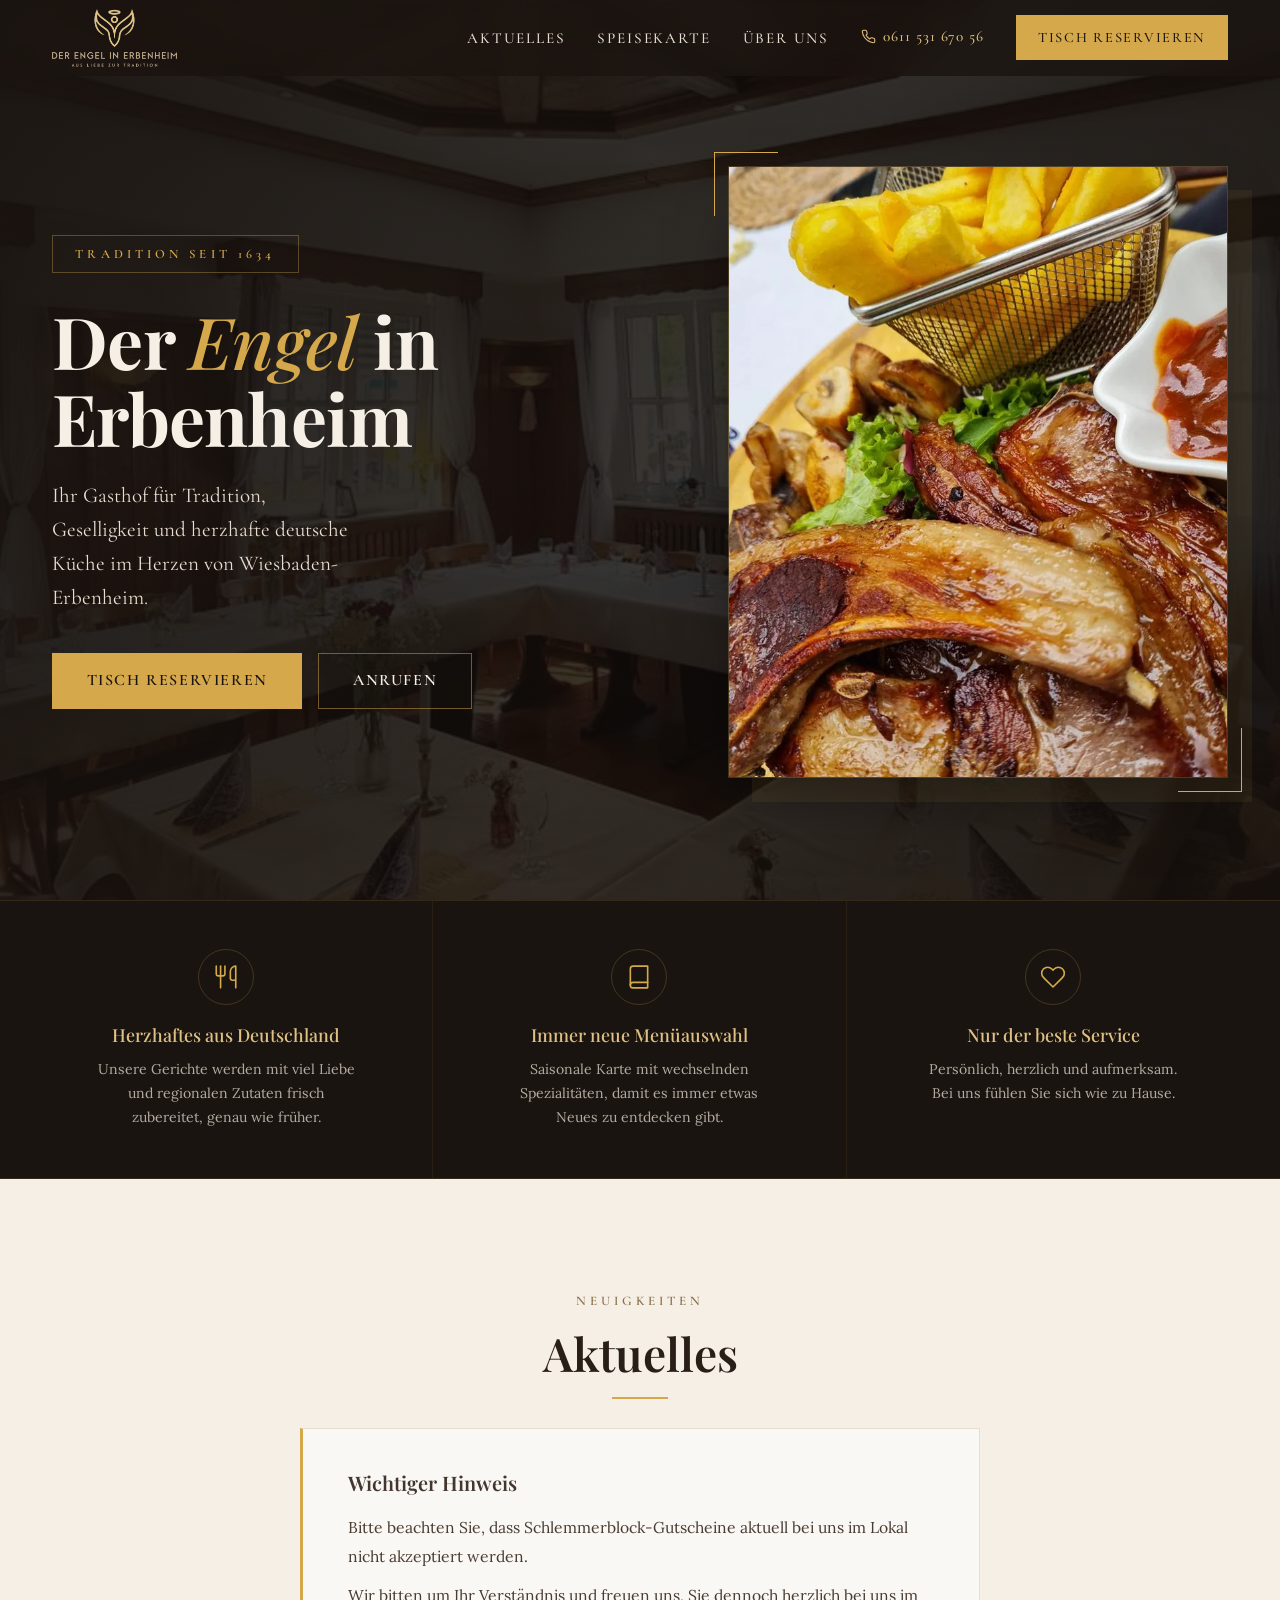
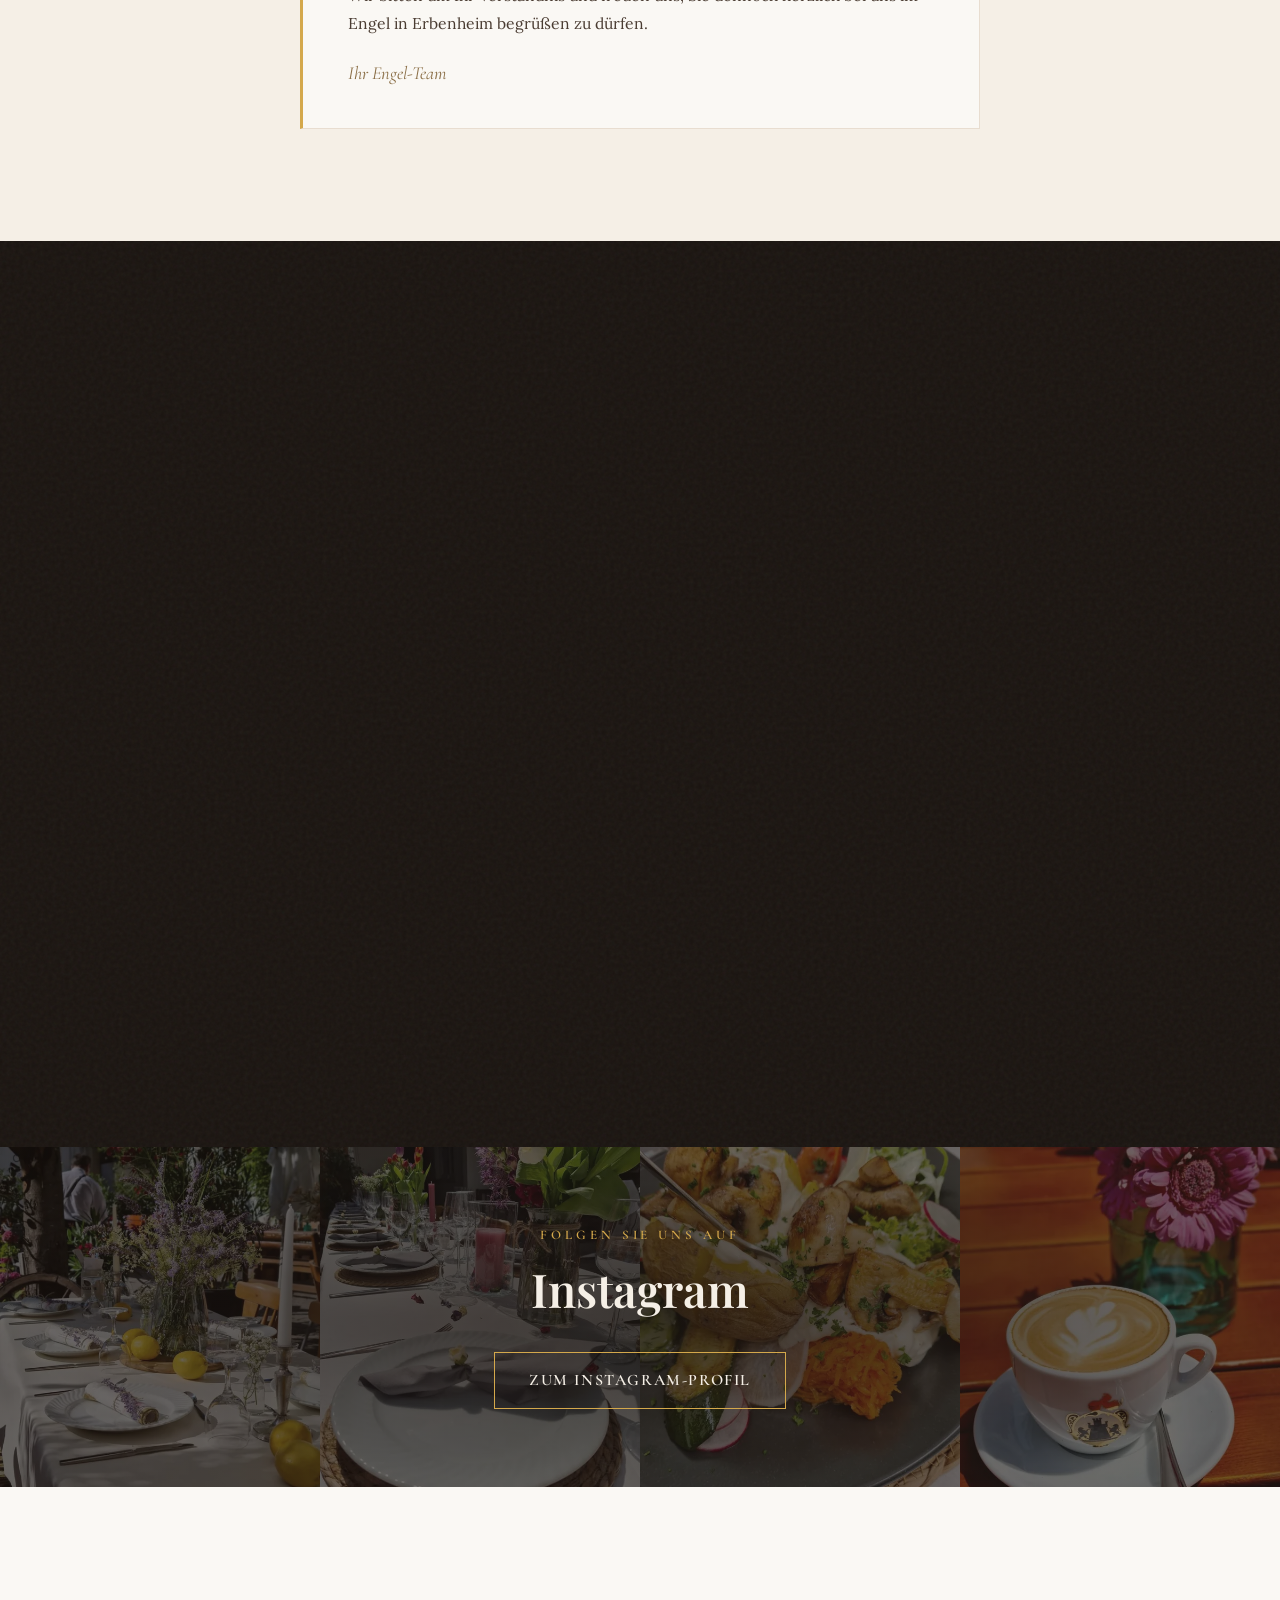
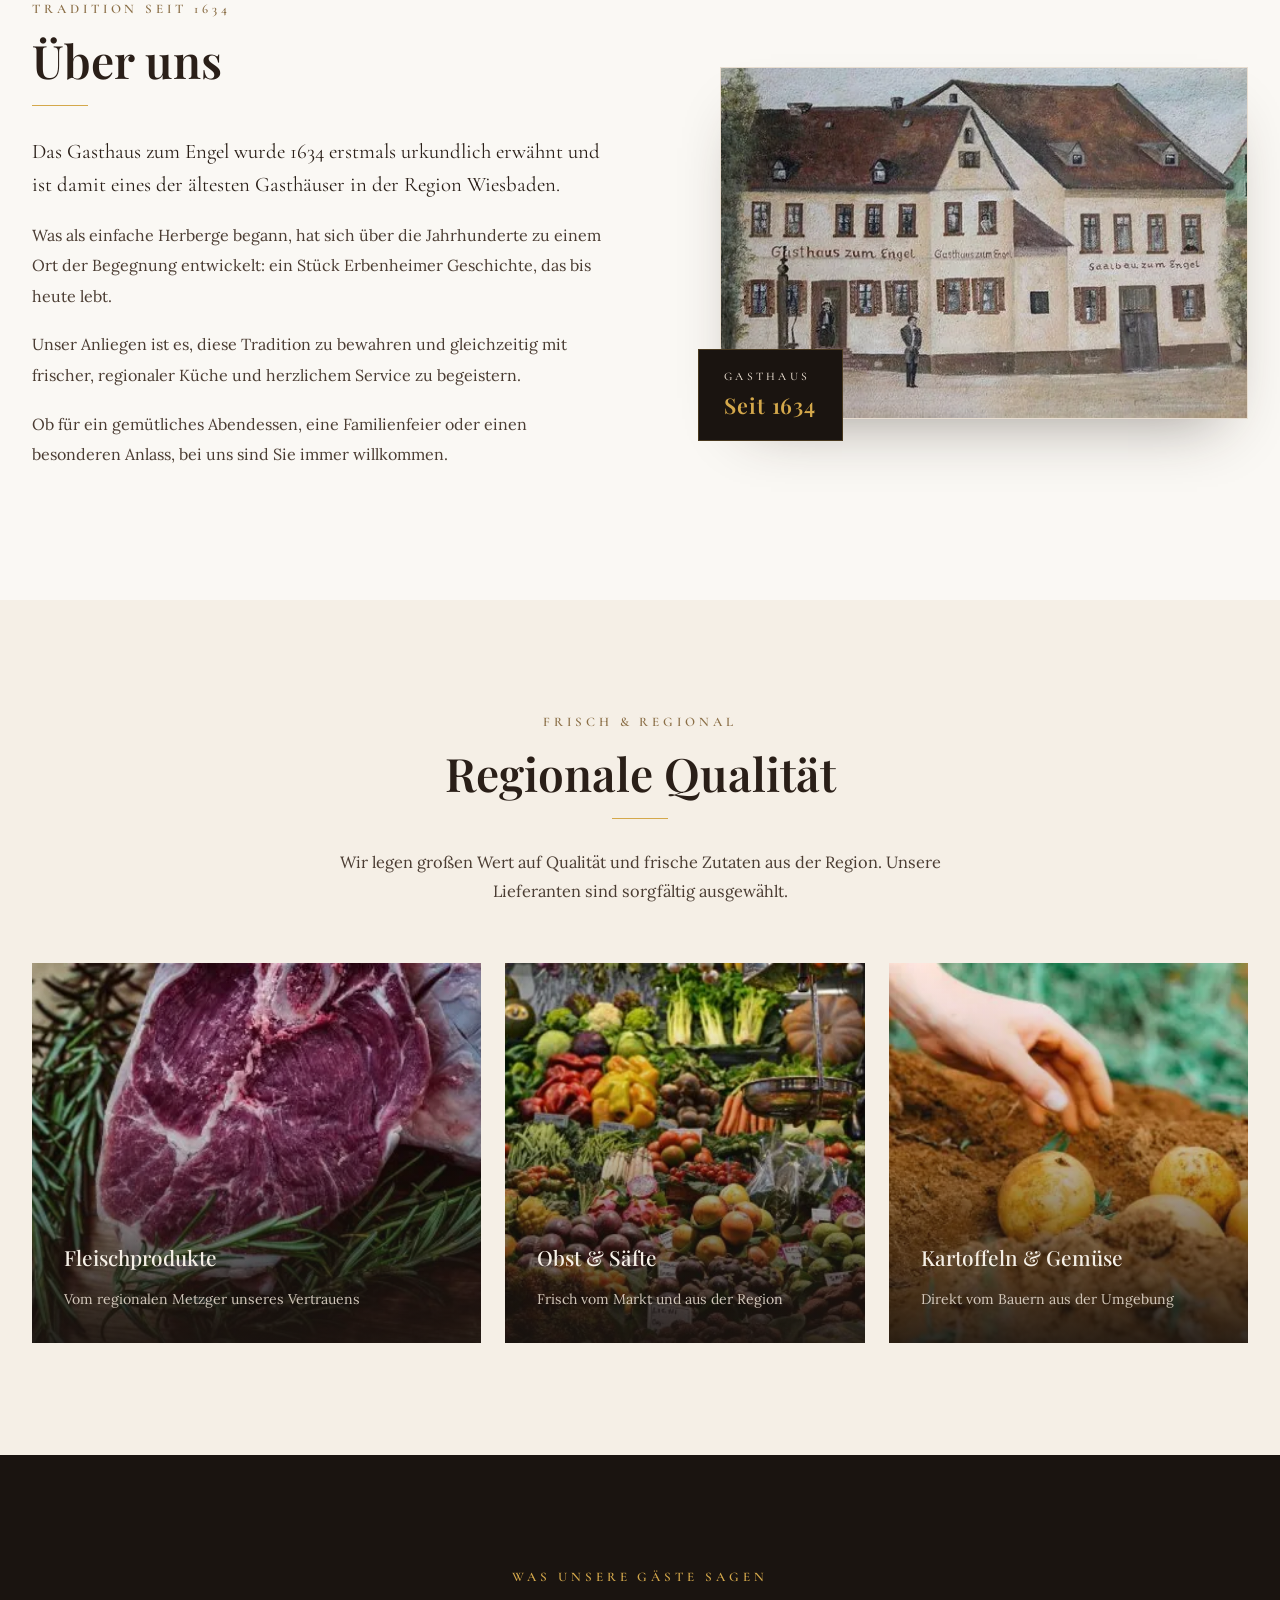
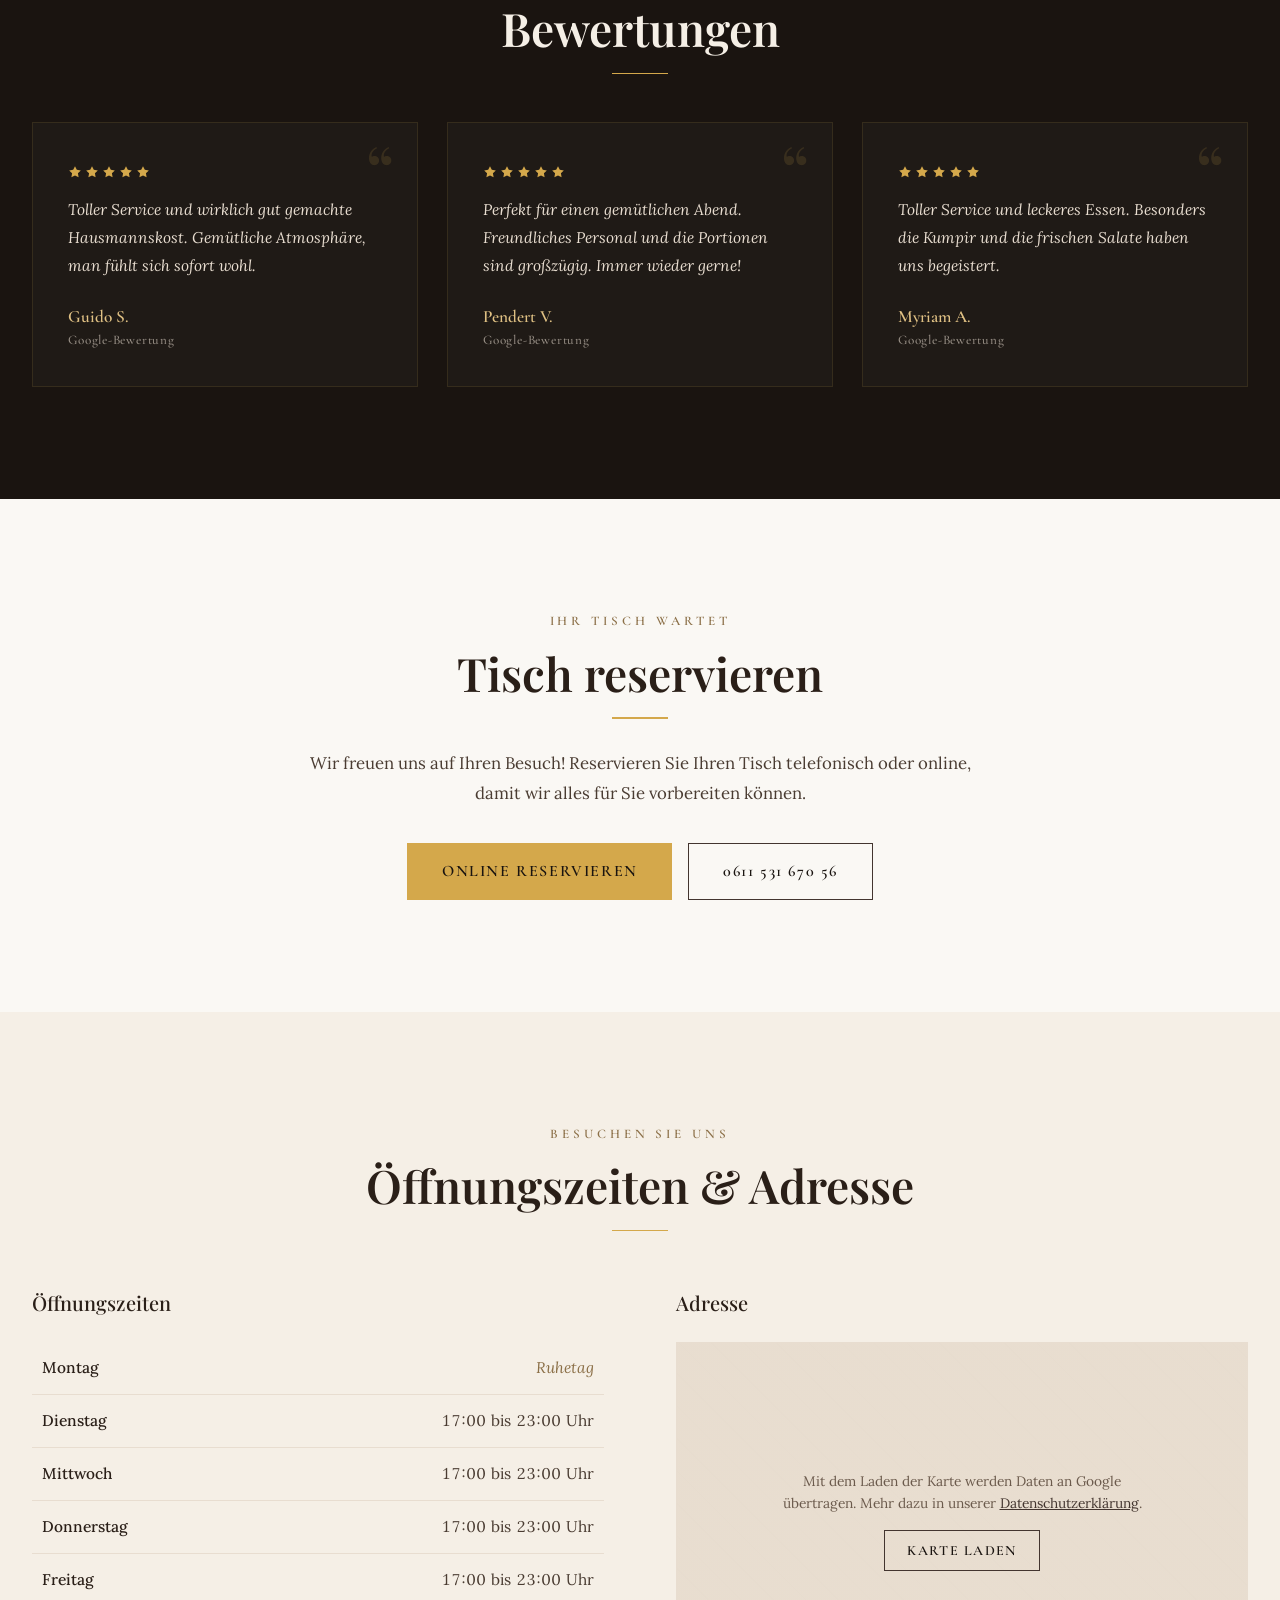
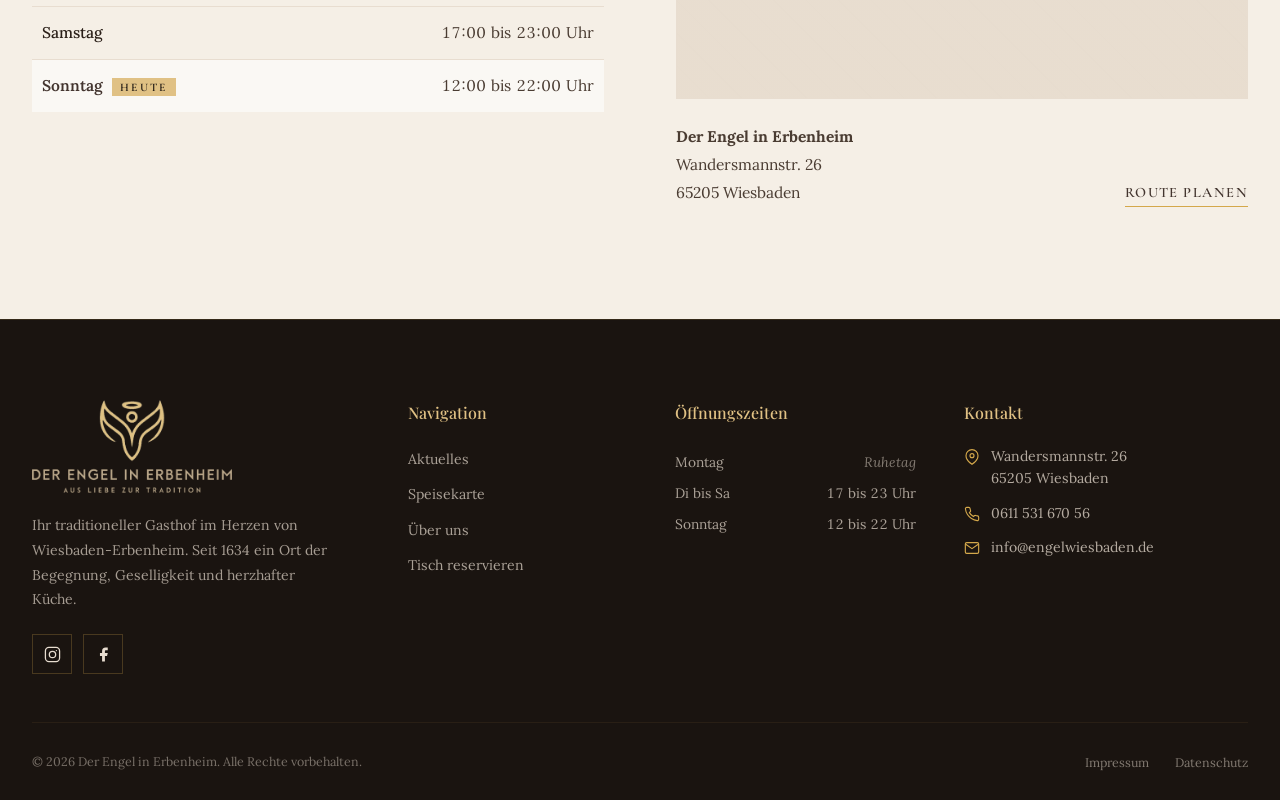
==== commit 1a6a1742: "Instagram-Profil verlinkt Co-Authored-By: Claude Opus 5.5 <noreply@anthropic.com> Claude-Session: ht" ====
--- a/index.html
+++ b/index.html
@@ -49,7 +49,8 @@
     {"@type": "OpeningHoursSpecification", "dayOfWeek": ["Tuesday","Wednesday","Thursday","Friday","Saturday"], "opens": "17:00", "closes": "23:00"},
     {"@type": "OpeningHoursSpecification", "dayOfWeek": "Sunday", "opens": "12:00", "closes": "22:00"}
   ],
-  "acceptsReservations": "True"
+  "acceptsReservations": "True",
+  "sameAs": ["https://www.instagram.com/gasthauszumengelwiesbaden/"]
 }
 </script>
 </head>
@@ -176,8 +177,7 @@
   <div class="instagram-overlay">
     <span class="section-label">Folgen Sie uns auf</span>
     <h2 id="insta-title">Instagram</h2>
-    <!-- TODO: Instagram-URL eintragen -->
-    <a href="#" class="btn btn-ghost-gold" target="_blank" rel="noopener">Zum Instagram-Profil</a>
+    <a href="https://www.instagram.com/gasthauszumengelwiesbaden/" class="btn btn-ghost-gold" target="_blank" rel="noopener">Zum Instagram-Profil</a>
   </div>
 </section>
 
@@ -317,8 +317,8 @@
       <img src="assets/img/logo.png" alt="Der Engel in Erbenheim" width="980" height="455" loading="lazy">
       <p>Ihr traditioneller Gasthof im Herzen von Wiesbaden-Erbenheim. Seit 1634 ein Ort der Begegnung, Geselligkeit und herzhafter Küche.</p>
       <div class="footer-social">
-        <!-- TODO: Social-Media-URLs eintragen -->
-        <a href="#" aria-label="Instagram" target="_blank" rel="noopener"><svg viewBox="0 0 24 24" fill="none" stroke="currentColor" stroke-width="1.8"><rect x="2" y="2" width="20" height="20" rx="5"/><circle cx="12" cy="12" r="4.5"/><circle cx="17.5" cy="6.5" r="1" fill="currentColor" stroke="none"/></svg></a>
+        <!-- TODO: Facebook-URL eintragen -->
+        <a href="https://www.instagram.com/gasthauszumengelwiesbaden/" aria-label="Instagram" target="_blank" rel="noopener"><svg viewBox="0 0 24 24" fill="none" stroke="currentColor" stroke-width="1.8"><rect x="2" y="2" width="20" height="20" rx="5"/><circle cx="12" cy="12" r="4.5"/><circle cx="17.5" cy="6.5" r="1" fill="currentColor" stroke="none"/></svg></a>
         <a href="#" aria-label="Facebook" target="_blank" rel="noopener"><svg viewBox="0 0 24 24" fill="currentColor"><path d="M18 2h-3a5 5 0 0 0-5 5v3H7v4h3v8h4v-8h3l1-4h-4V7a1 1 0 0 1 1-1h3z"/></svg></a>
       </div>
     </div>
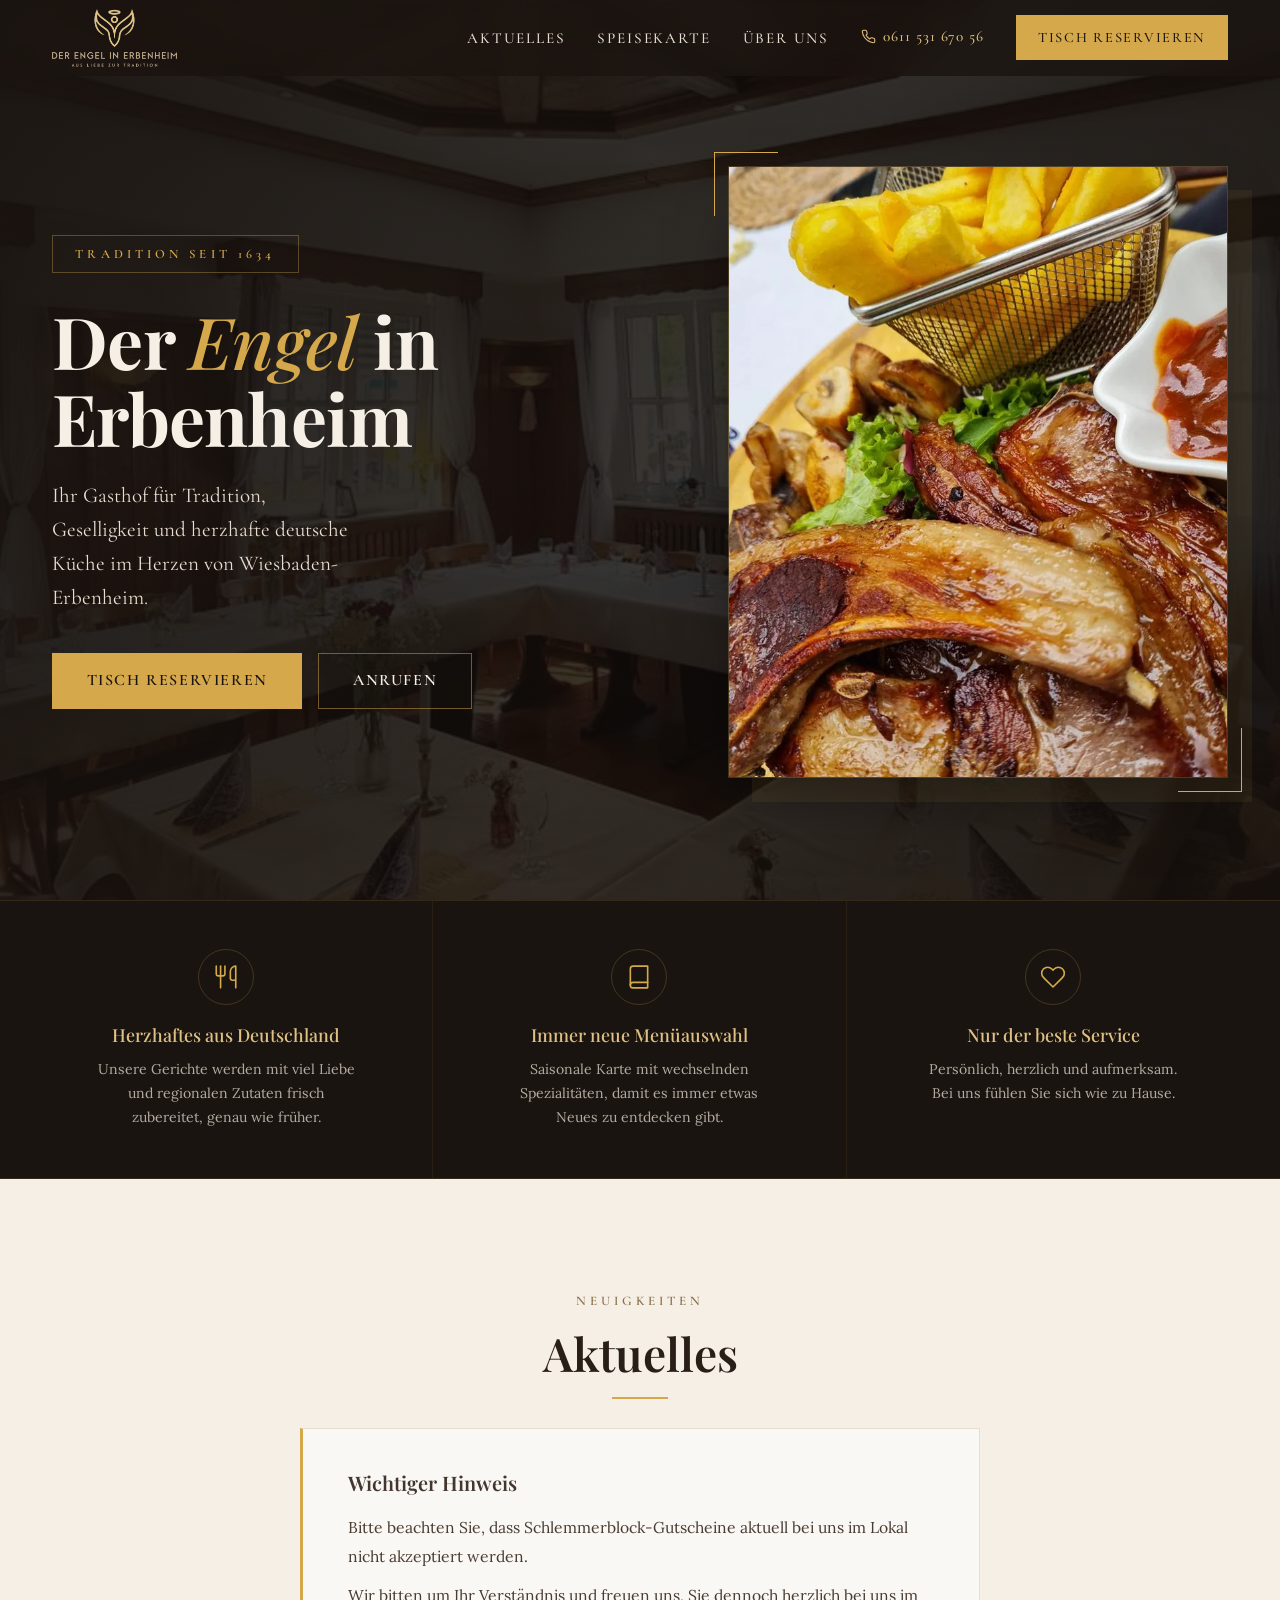
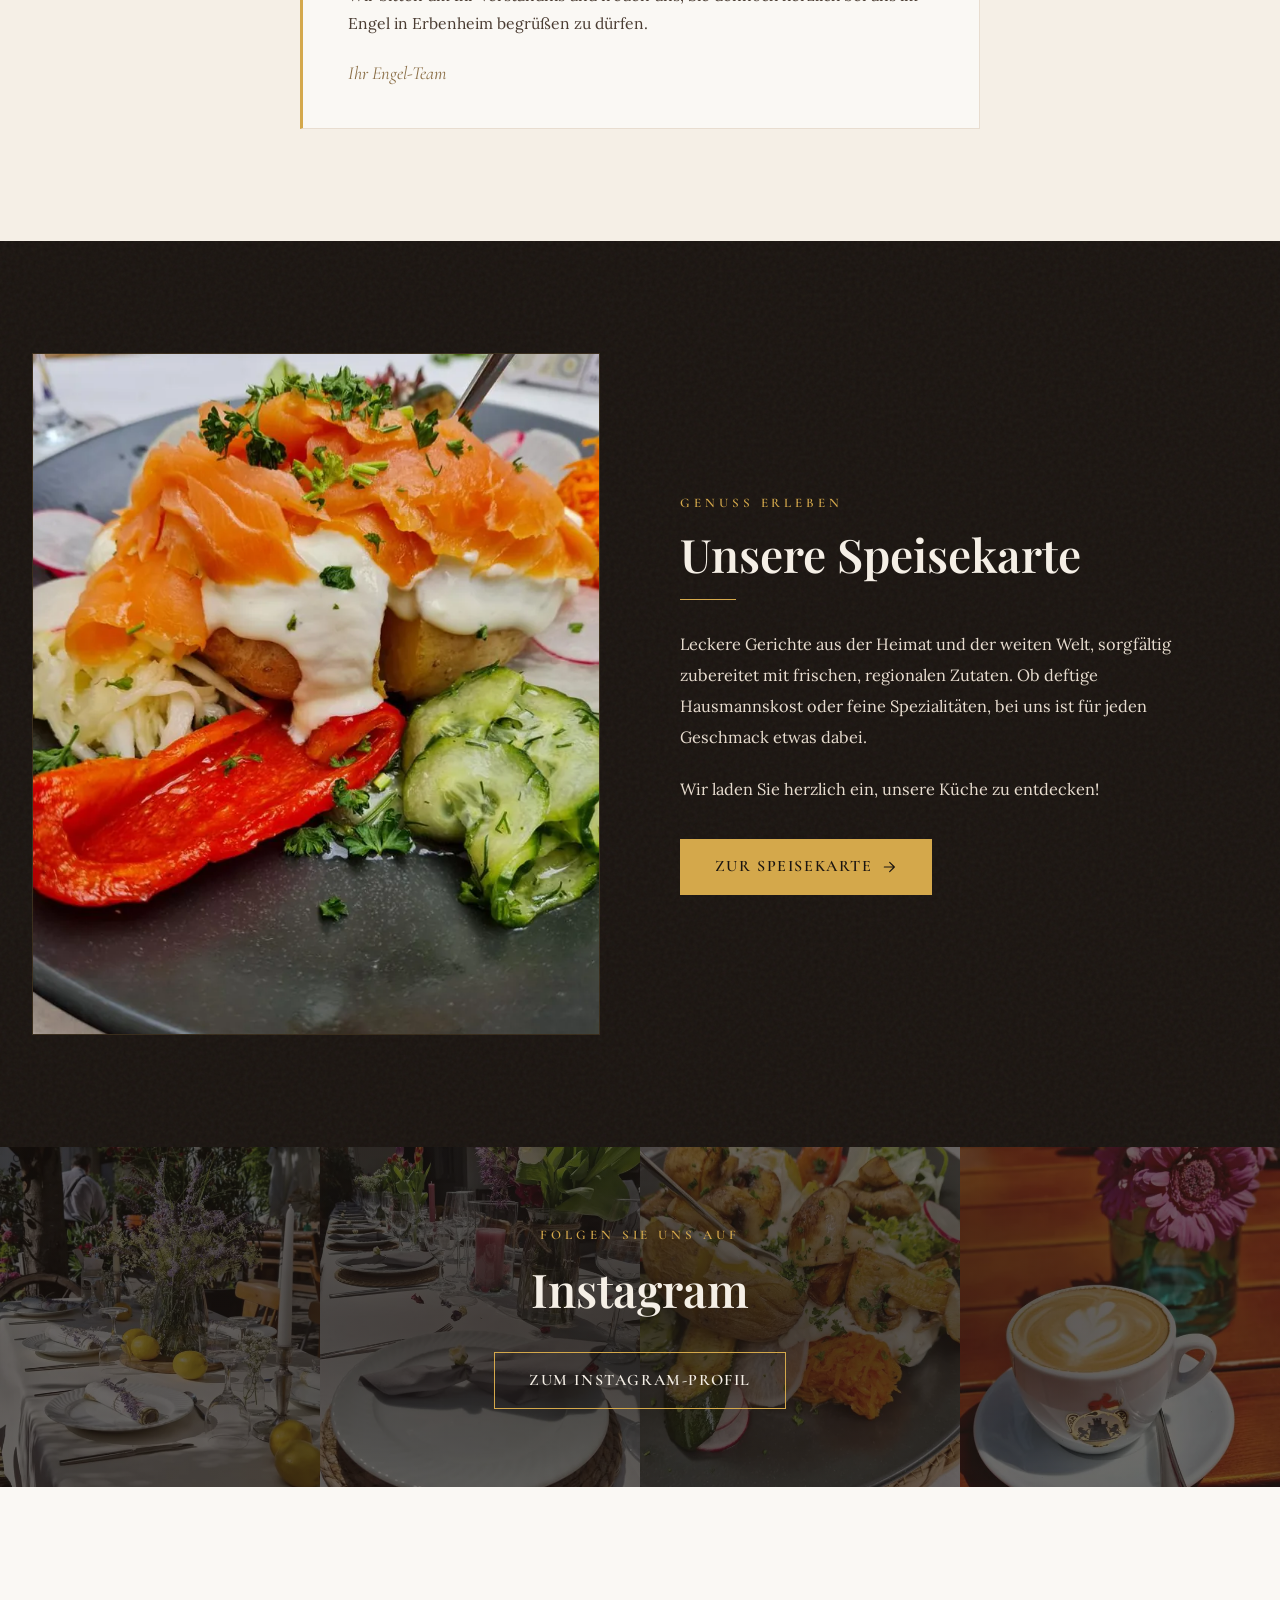
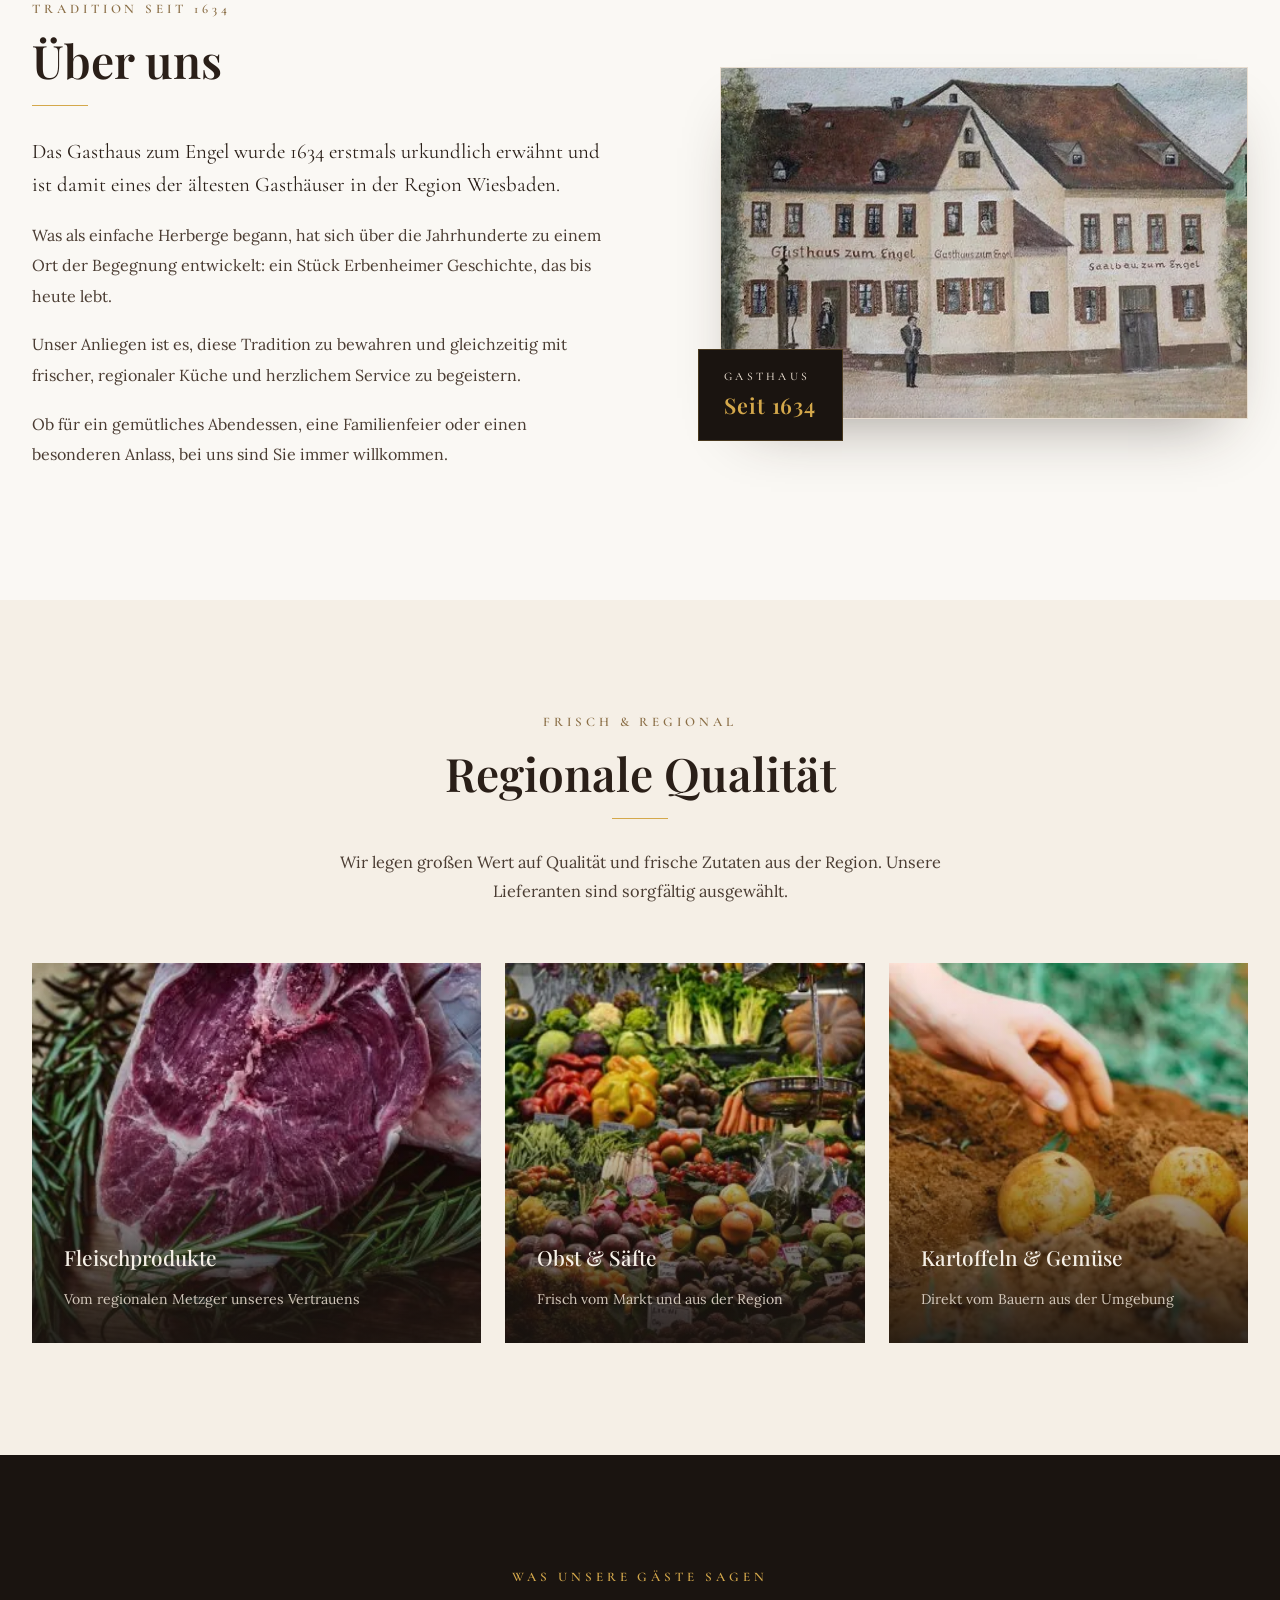
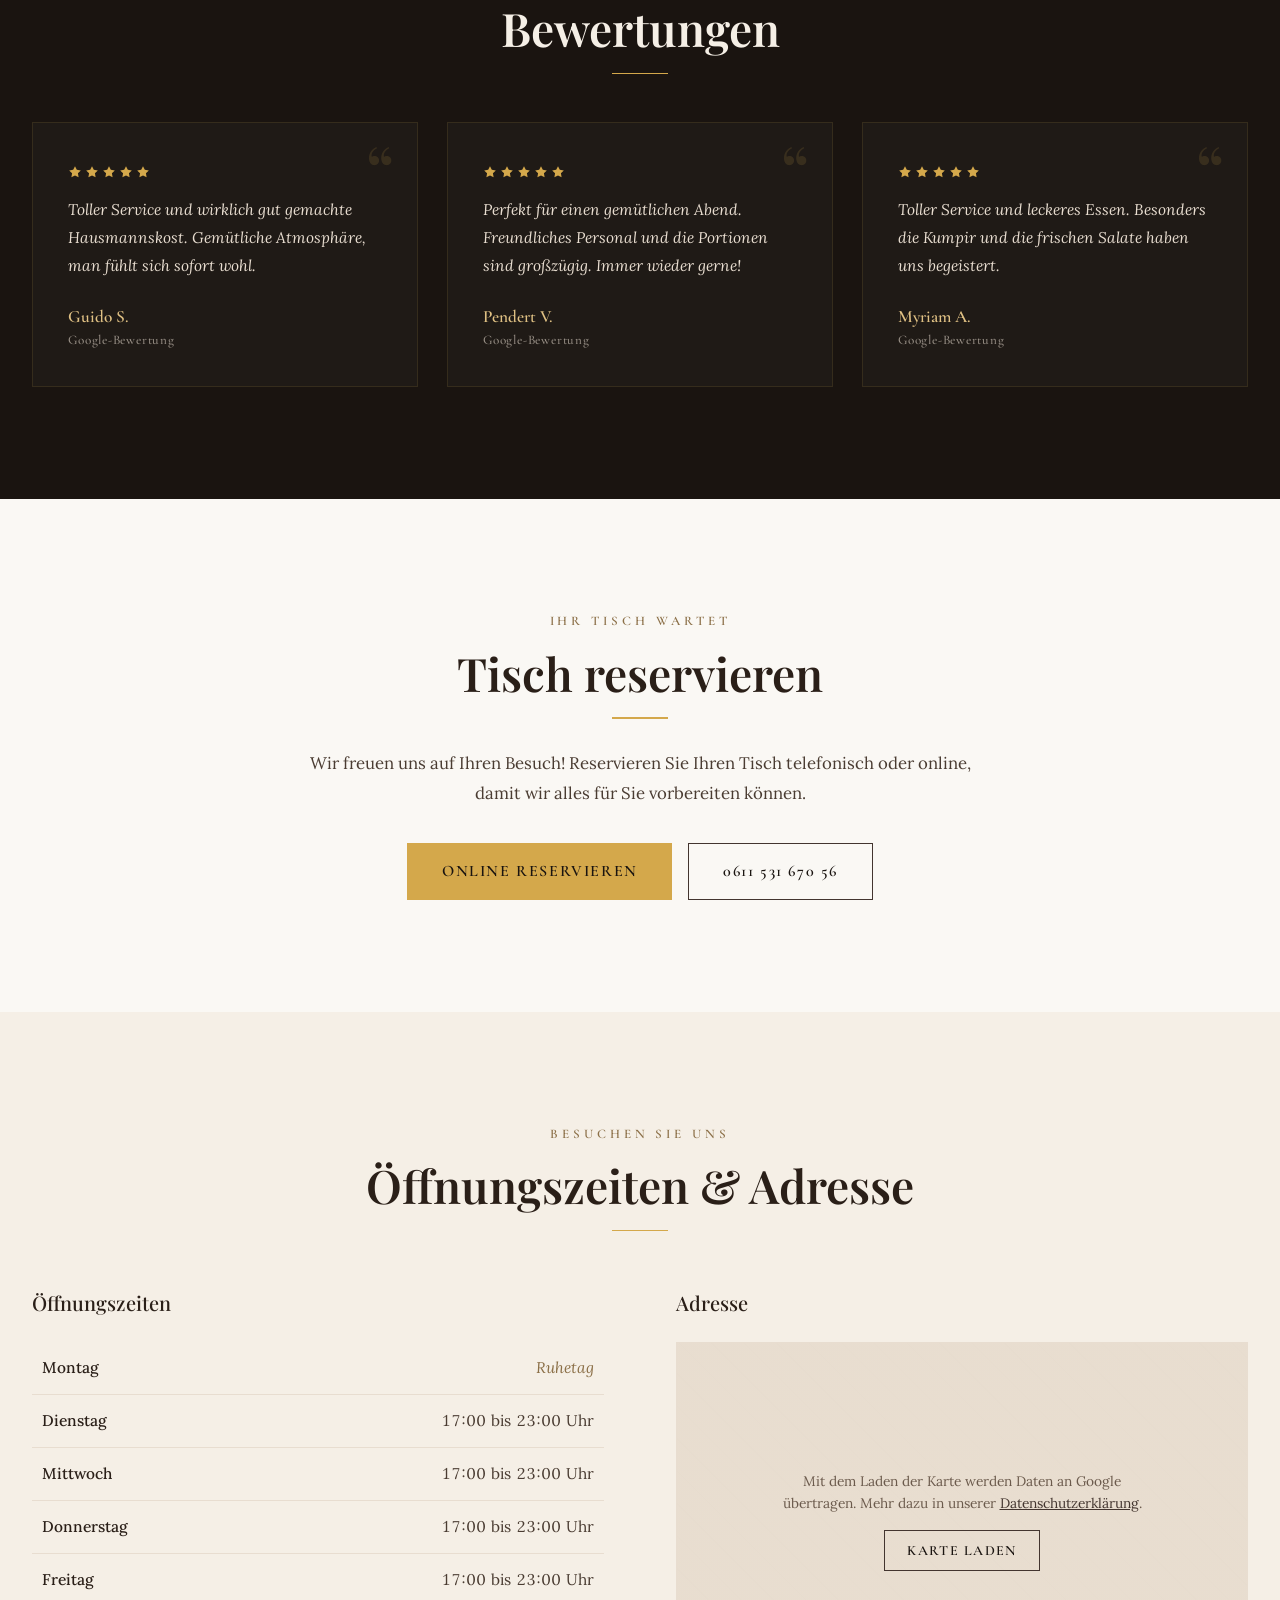
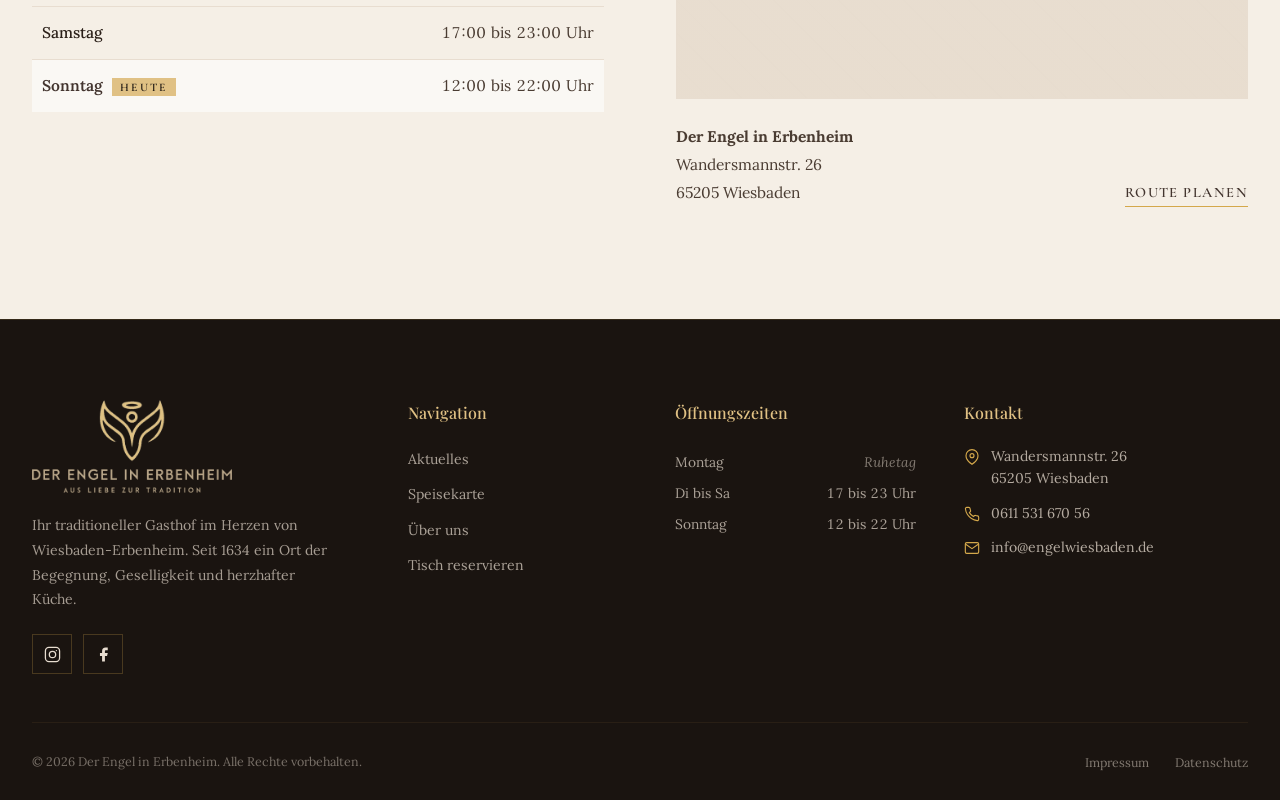
==== commit 5749e650: "Facebook-Seite verlinkt Co-Authored-By: Claude Opus 5.5 <noreply@anthropic.com> Claude-Session: http" ====
--- a/index.html
+++ b/index.html
@@ -50,7 +50,7 @@
     {"@type": "OpeningHoursSpecification", "dayOfWeek": "Sunday", "opens": "12:00", "closes": "22:00"}
   ],
   "acceptsReservations": "True",
-  "sameAs": ["https://www.instagram.com/gasthauszumengelwiesbaden/"]
+  "sameAs": ["https://www.instagram.com/gasthauszumengelwiesbaden/", "https://www.facebook.com/WiesbadenEngel/"]
 }
 </script>
 </head>
@@ -317,9 +317,8 @@
       <img src="assets/img/logo.png" alt="Der Engel in Erbenheim" width="980" height="455" loading="lazy">
       <p>Ihr traditioneller Gasthof im Herzen von Wiesbaden-Erbenheim. Seit 1634 ein Ort der Begegnung, Geselligkeit und herzhafter Küche.</p>
       <div class="footer-social">
-        <!-- TODO: Facebook-URL eintragen -->
         <a href="https://www.instagram.com/gasthauszumengelwiesbaden/" aria-label="Instagram" target="_blank" rel="noopener"><svg viewBox="0 0 24 24" fill="none" stroke="currentColor" stroke-width="1.8"><rect x="2" y="2" width="20" height="20" rx="5"/><circle cx="12" cy="12" r="4.5"/><circle cx="17.5" cy="6.5" r="1" fill="currentColor" stroke="none"/></svg></a>
-        <a href="#" aria-label="Facebook" target="_blank" rel="noopener"><svg viewBox="0 0 24 24" fill="currentColor"><path d="M18 2h-3a5 5 0 0 0-5 5v3H7v4h3v8h4v-8h3l1-4h-4V7a1 1 0 0 1 1-1h3z"/></svg></a>
+        <a href="https://www.facebook.com/WiesbadenEngel/" aria-label="Facebook" target="_blank" rel="noopener"><svg viewBox="0 0 24 24" fill="currentColor"><path d="M18 2h-3a5 5 0 0 0-5 5v3H7v4h3v8h4v-8h3l1-4h-4V7a1 1 0 0 1 1-1h3z"/></svg></a>
       </div>
     </div>
     <div class="footer-col">
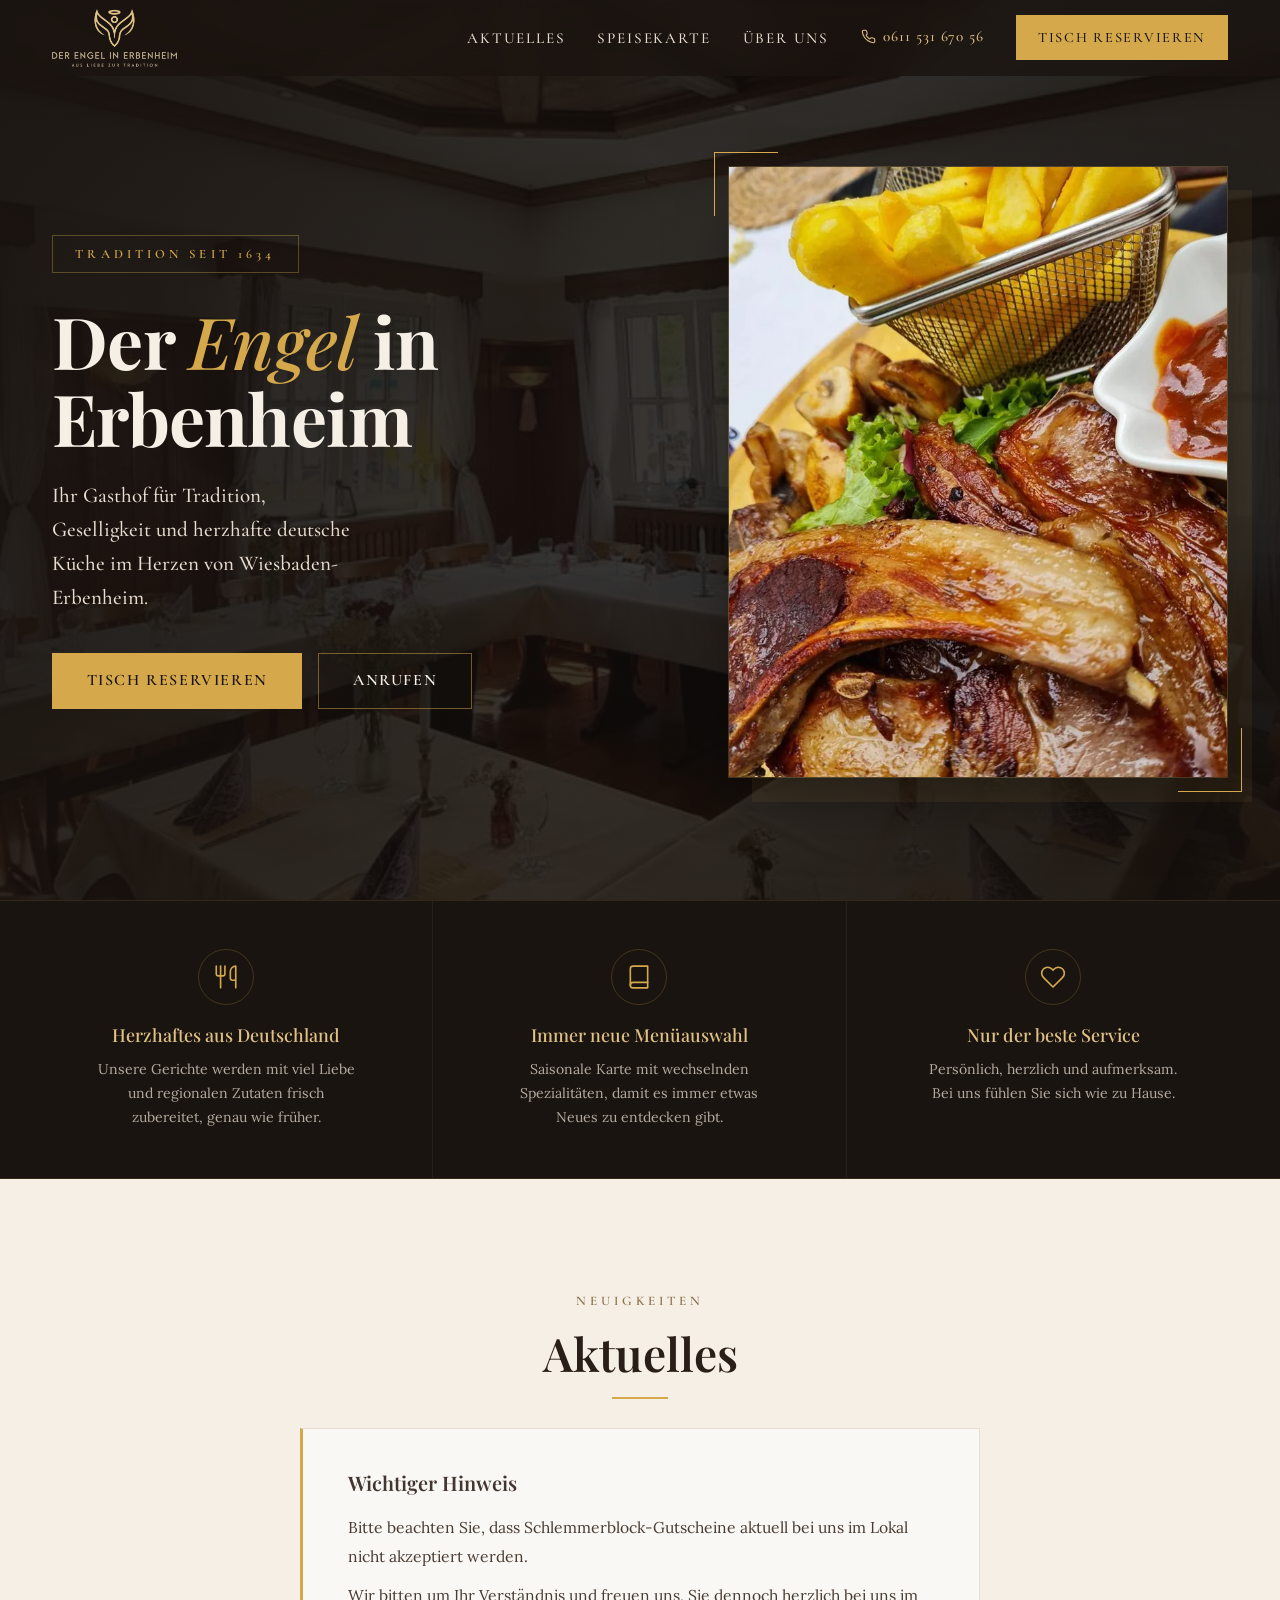
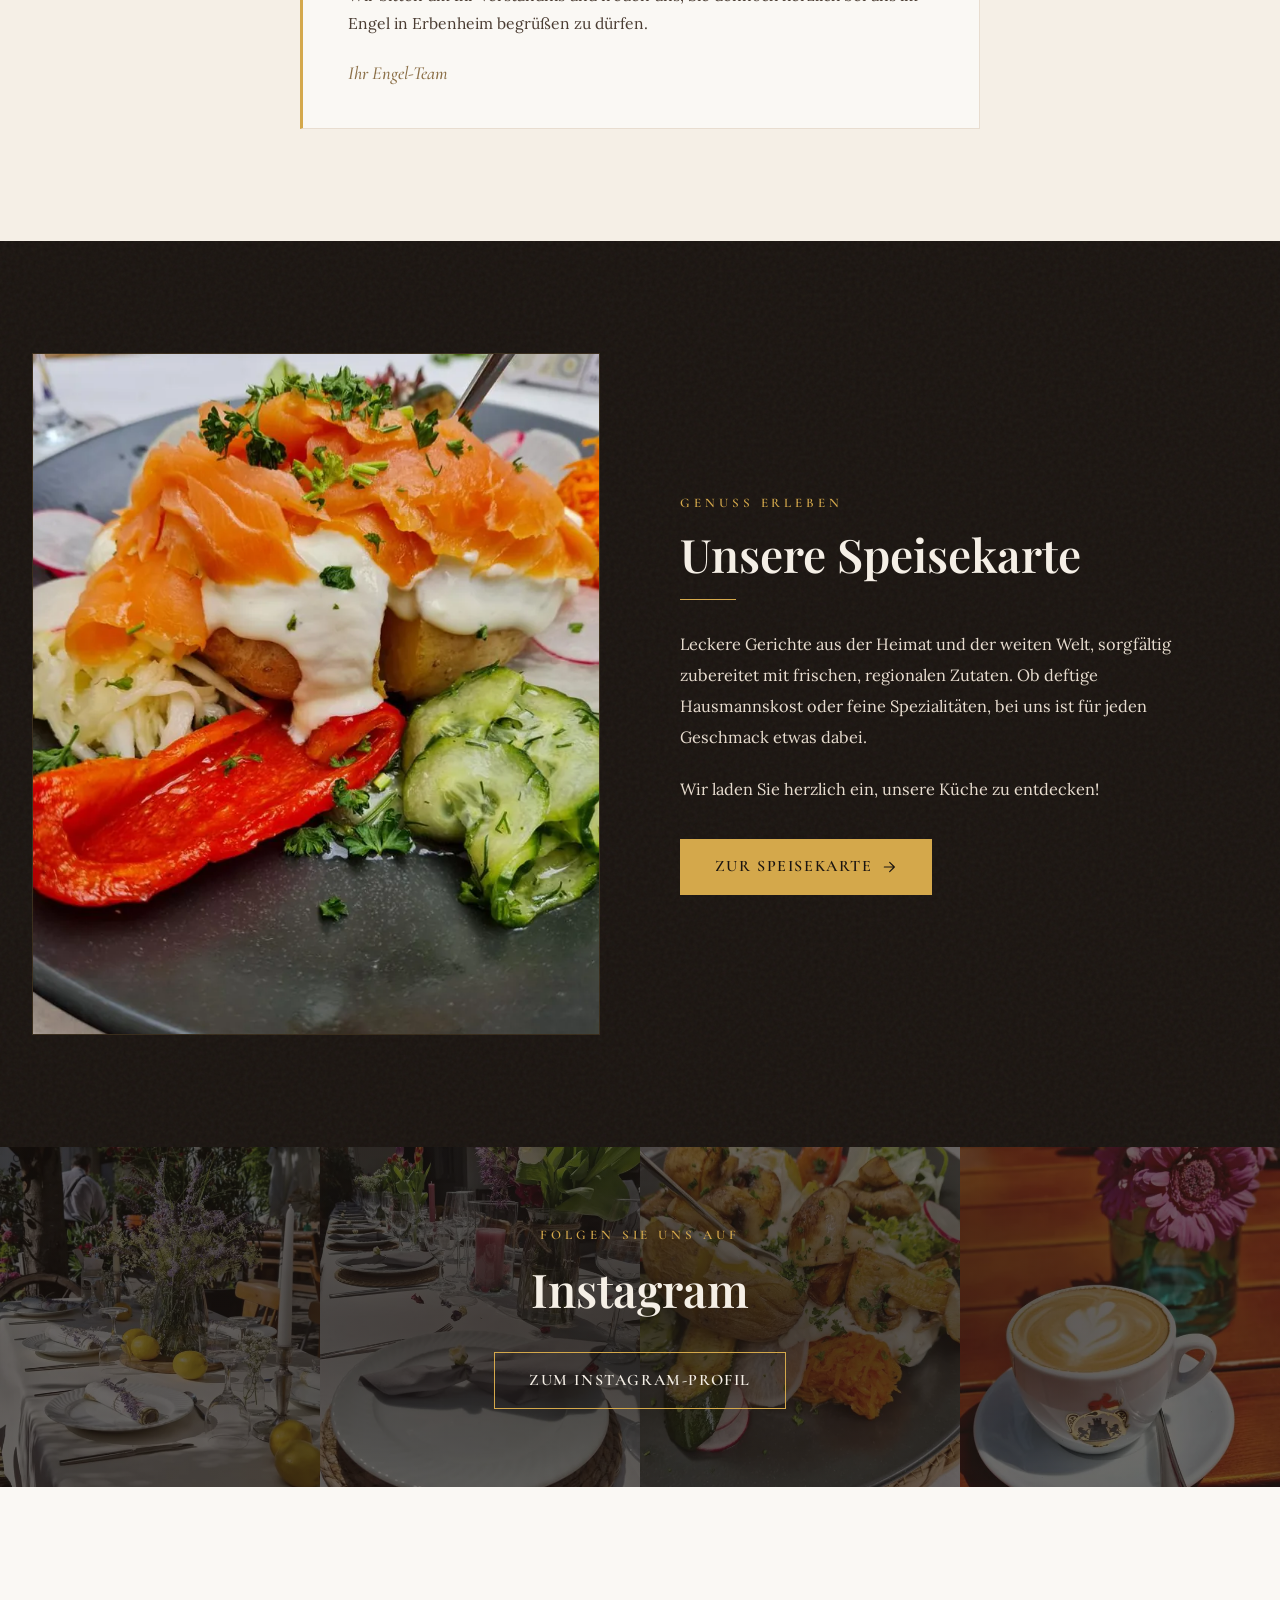
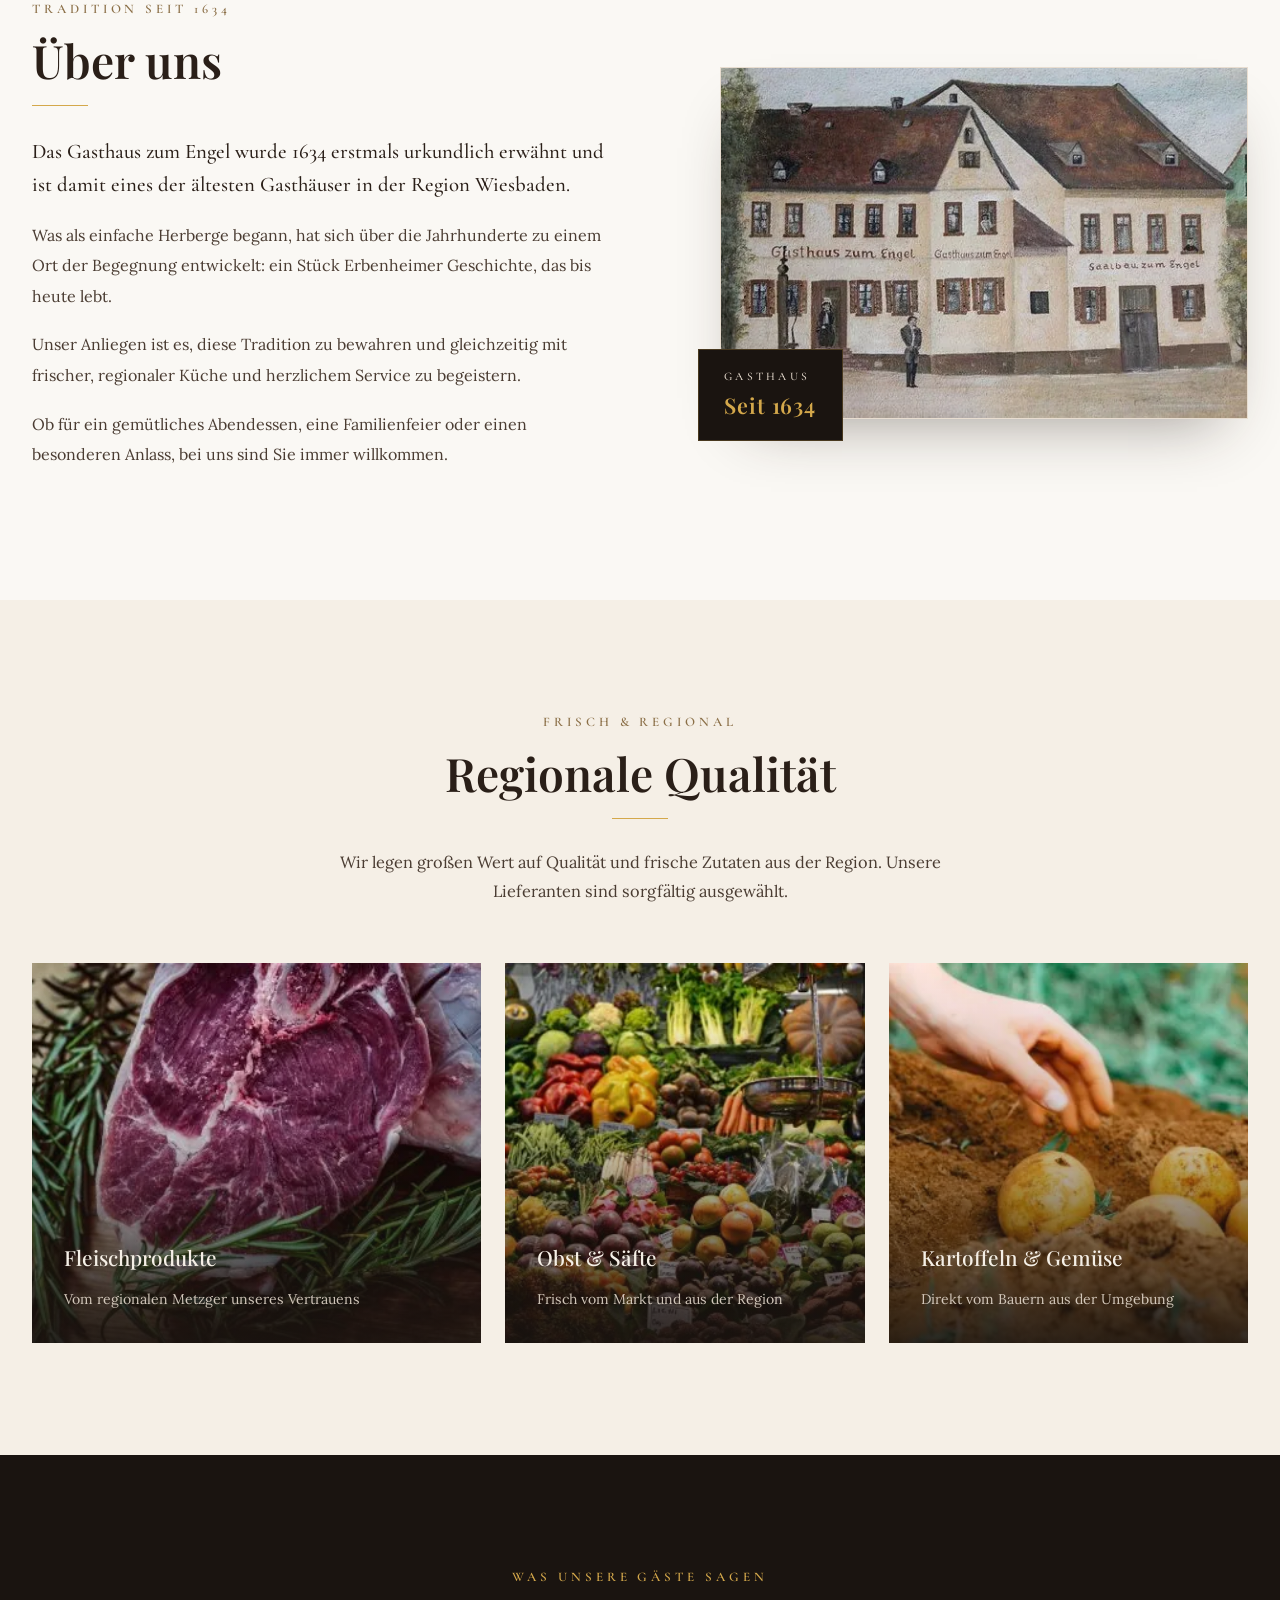
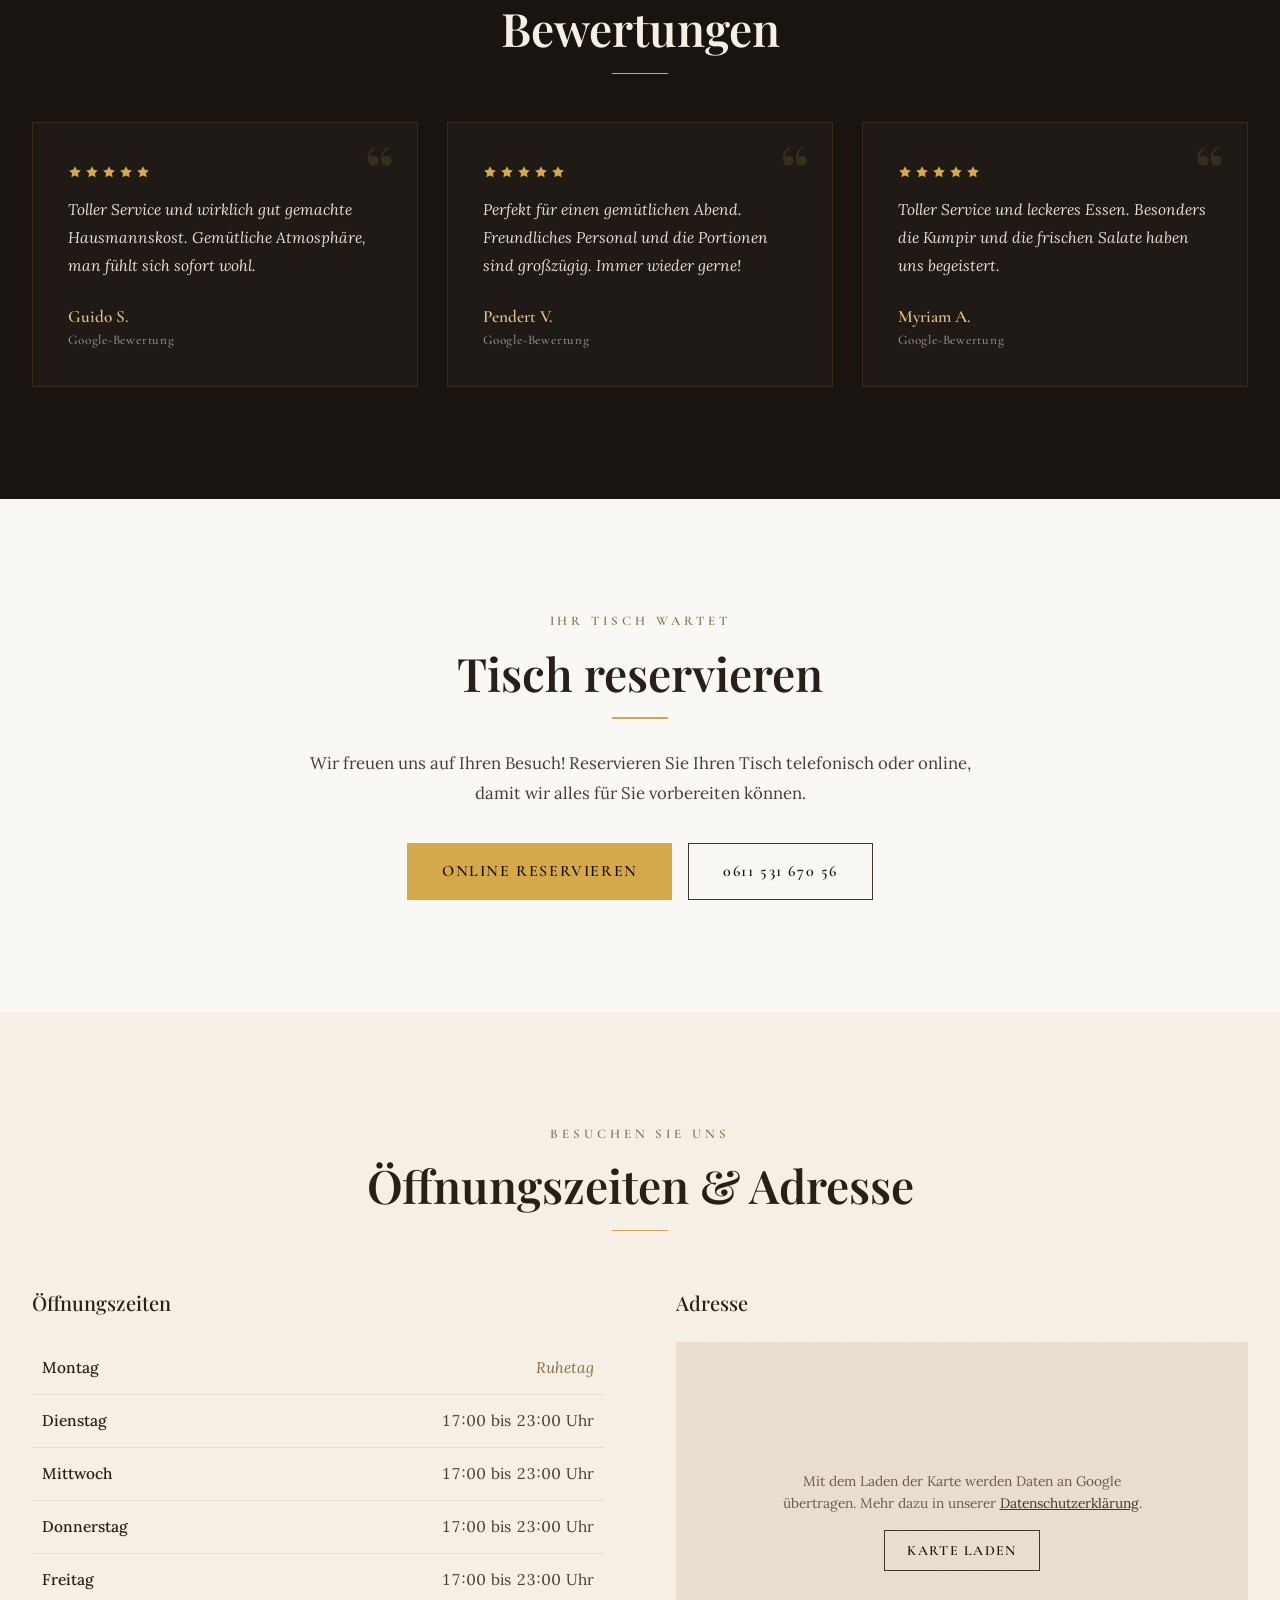
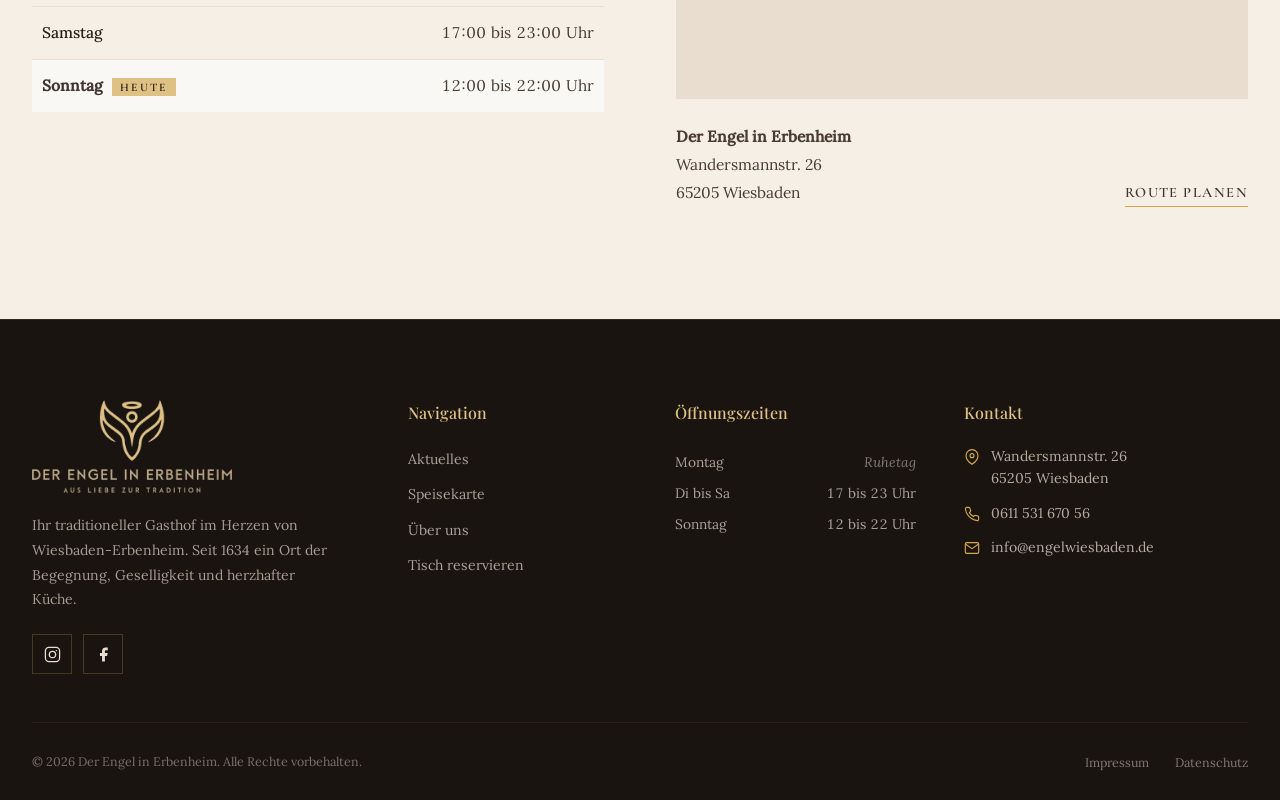
==== commit fae02c24: "Datenschutzerklärung eingefügt, Google Fonts lokal gehostet Co-Authored-By: Claude Opus 5.5 <noreply" ====
--- a/index.html
+++ b/index.html
@@ -19,9 +19,8 @@
 <link rel="icon" type="image/png" href="assets/img/favicon.png">
 <link rel="apple-touch-icon" href="assets/img/apple-touch-icon.png">
 
-<link rel="preconnect" href="https://fonts.googleapis.com">
-<link rel="preconnect" href="https://fonts.gstatic.com" crossorigin>
-<link rel="stylesheet" href="https://fonts.googleapis.com/css2?family=Playfair+Display:ital,wght@0,500;0,600;0,700;1,500&family=Cormorant+Garamond:ital,wght@0,500;0,600;1,500&family=Lora:ital,wght@0,400;0,500;1,400&display=swap">
+<link rel="preload" href="assets/fonts/playfair-display-latin-700-normal.woff2" as="font" type="font/woff2" crossorigin>
+<link rel="stylesheet" href="assets/css/fonts.css">
 <link rel="preload" as="image" href="assets/img/gastraum.webp" fetchpriority="high">
 <link rel="stylesheet" href="assets/css/style.css">
 <script>document.documentElement.classList.add('js')</script>
@@ -50,7 +49,7 @@
     {"@type": "OpeningHoursSpecification", "dayOfWeek": "Sunday", "opens": "12:00", "closes": "22:00"}
   ],
   "acceptsReservations": "True",
-  "sameAs": ["https://www.instagram.com/gasthauszumengelwiesbaden/", "https://www.facebook.com/WiesbadenEngel/"]
+  "sameAs": ["https://www.instagram.com/gasthauszumengelwiesbaden/", "https://www.facebook.com/p/Gasthaus-zum-Engel-Wiesbaden-100083288473394/"]
 }
 </script>
 </head>
@@ -318,7 +317,7 @@
       <p>Ihr traditioneller Gasthof im Herzen von Wiesbaden-Erbenheim. Seit 1634 ein Ort der Begegnung, Geselligkeit und herzhafter Küche.</p>
       <div class="footer-social">
         <a href="https://www.instagram.com/gasthauszumengelwiesbaden/" aria-label="Instagram" target="_blank" rel="noopener"><svg viewBox="0 0 24 24" fill="none" stroke="currentColor" stroke-width="1.8"><rect x="2" y="2" width="20" height="20" rx="5"/><circle cx="12" cy="12" r="4.5"/><circle cx="17.5" cy="6.5" r="1" fill="currentColor" stroke="none"/></svg></a>
-        <a href="https://www.facebook.com/WiesbadenEngel/" aria-label="Facebook" target="_blank" rel="noopener"><svg viewBox="0 0 24 24" fill="currentColor"><path d="M18 2h-3a5 5 0 0 0-5 5v3H7v4h3v8h4v-8h3l1-4h-4V7a1 1 0 0 1 1-1h3z"/></svg></a>
+        <a href="https://www.facebook.com/p/Gasthaus-zum-Engel-Wiesbaden-100083288473394/" aria-label="Facebook" target="_blank" rel="noopener"><svg viewBox="0 0 24 24" fill="currentColor"><path d="M18 2h-3a5 5 0 0 0-5 5v3H7v4h3v8h4v-8h3l1-4h-4V7a1 1 0 0 1 1-1h3z"/></svg></a>
       </div>
     </div>
     <div class="footer-col">
--- a/assets/css/fonts.css
+++ b/assets/css/fonts.css
@@ -0,0 +1,10 @@
+@font-face{font-family:'Playfair Display';font-style:normal;font-weight:500;font-display:swap;src:url(../fonts/playfair-display-latin-500-normal.woff2) format('woff2')}
+@font-face{font-family:'Playfair Display';font-style:normal;font-weight:600;font-display:swap;src:url(../fonts/playfair-display-latin-600-normal.woff2) format('woff2')}
+@font-face{font-family:'Playfair Display';font-style:normal;font-weight:700;font-display:swap;src:url(../fonts/playfair-display-latin-700-normal.woff2) format('woff2')}
+@font-face{font-family:'Playfair Display';font-style:italic;font-weight:500;font-display:swap;src:url(../fonts/playfair-display-latin-500-italic.woff2) format('woff2')}
+@font-face{font-family:'Cormorant Garamond';font-style:normal;font-weight:500;font-display:swap;src:url(../fonts/cormorant-garamond-latin-500-normal.woff2) format('woff2')}
+@font-face{font-family:'Cormorant Garamond';font-style:normal;font-weight:600;font-display:swap;src:url(../fonts/cormorant-garamond-latin-600-normal.woff2) format('woff2')}
+@font-face{font-family:'Cormorant Garamond';font-style:italic;font-weight:500;font-display:swap;src:url(../fonts/cormorant-garamond-latin-500-italic.woff2) format('woff2')}
+@font-face{font-family:'Lora';font-style:normal;font-weight:400;font-display:swap;src:url(../fonts/lora-latin-400-normal.woff2) format('woff2')}
+@font-face{font-family:'Lora';font-style:normal;font-weight:500;font-display:swap;src:url(../fonts/lora-latin-500-normal.woff2) format('woff2')}
+@font-face{font-family:'Lora';font-style:italic;font-weight:400;font-display:swap;src:url(../fonts/lora-latin-400-italic.woff2) format('woff2')}
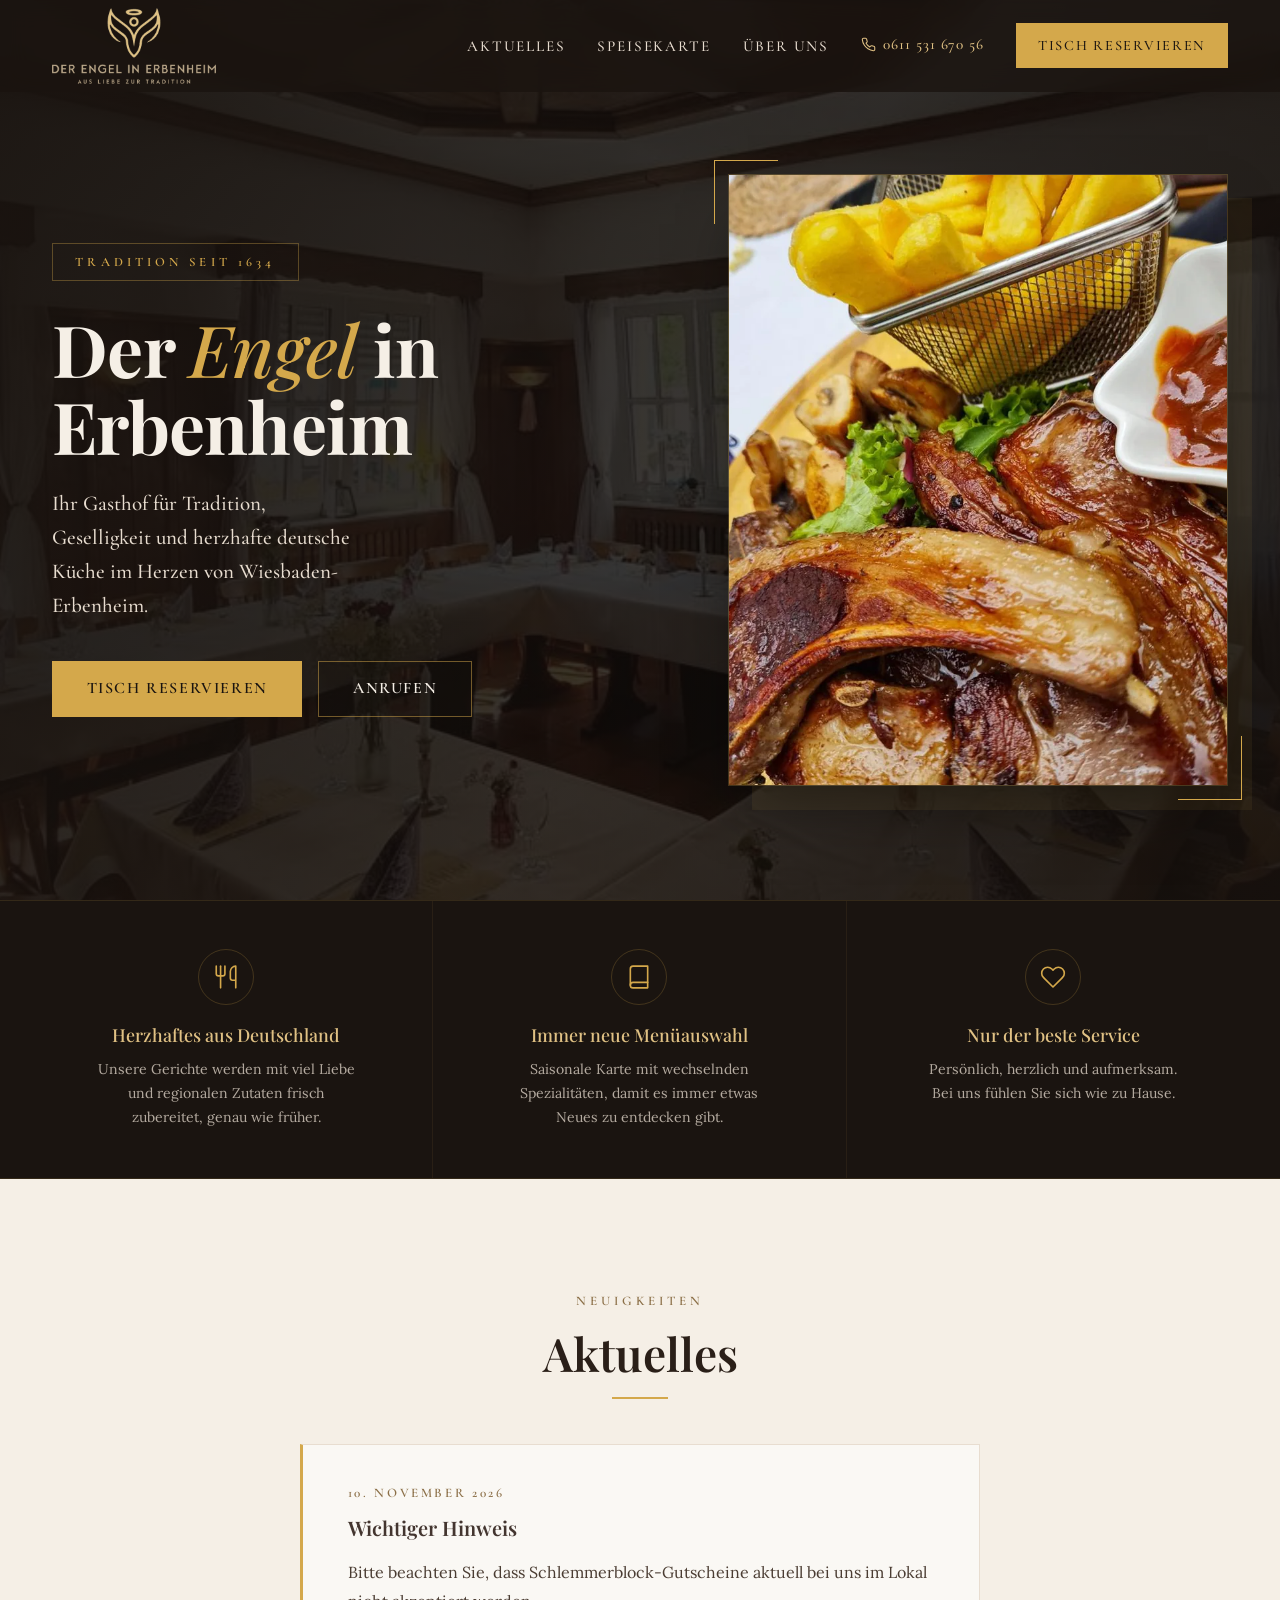
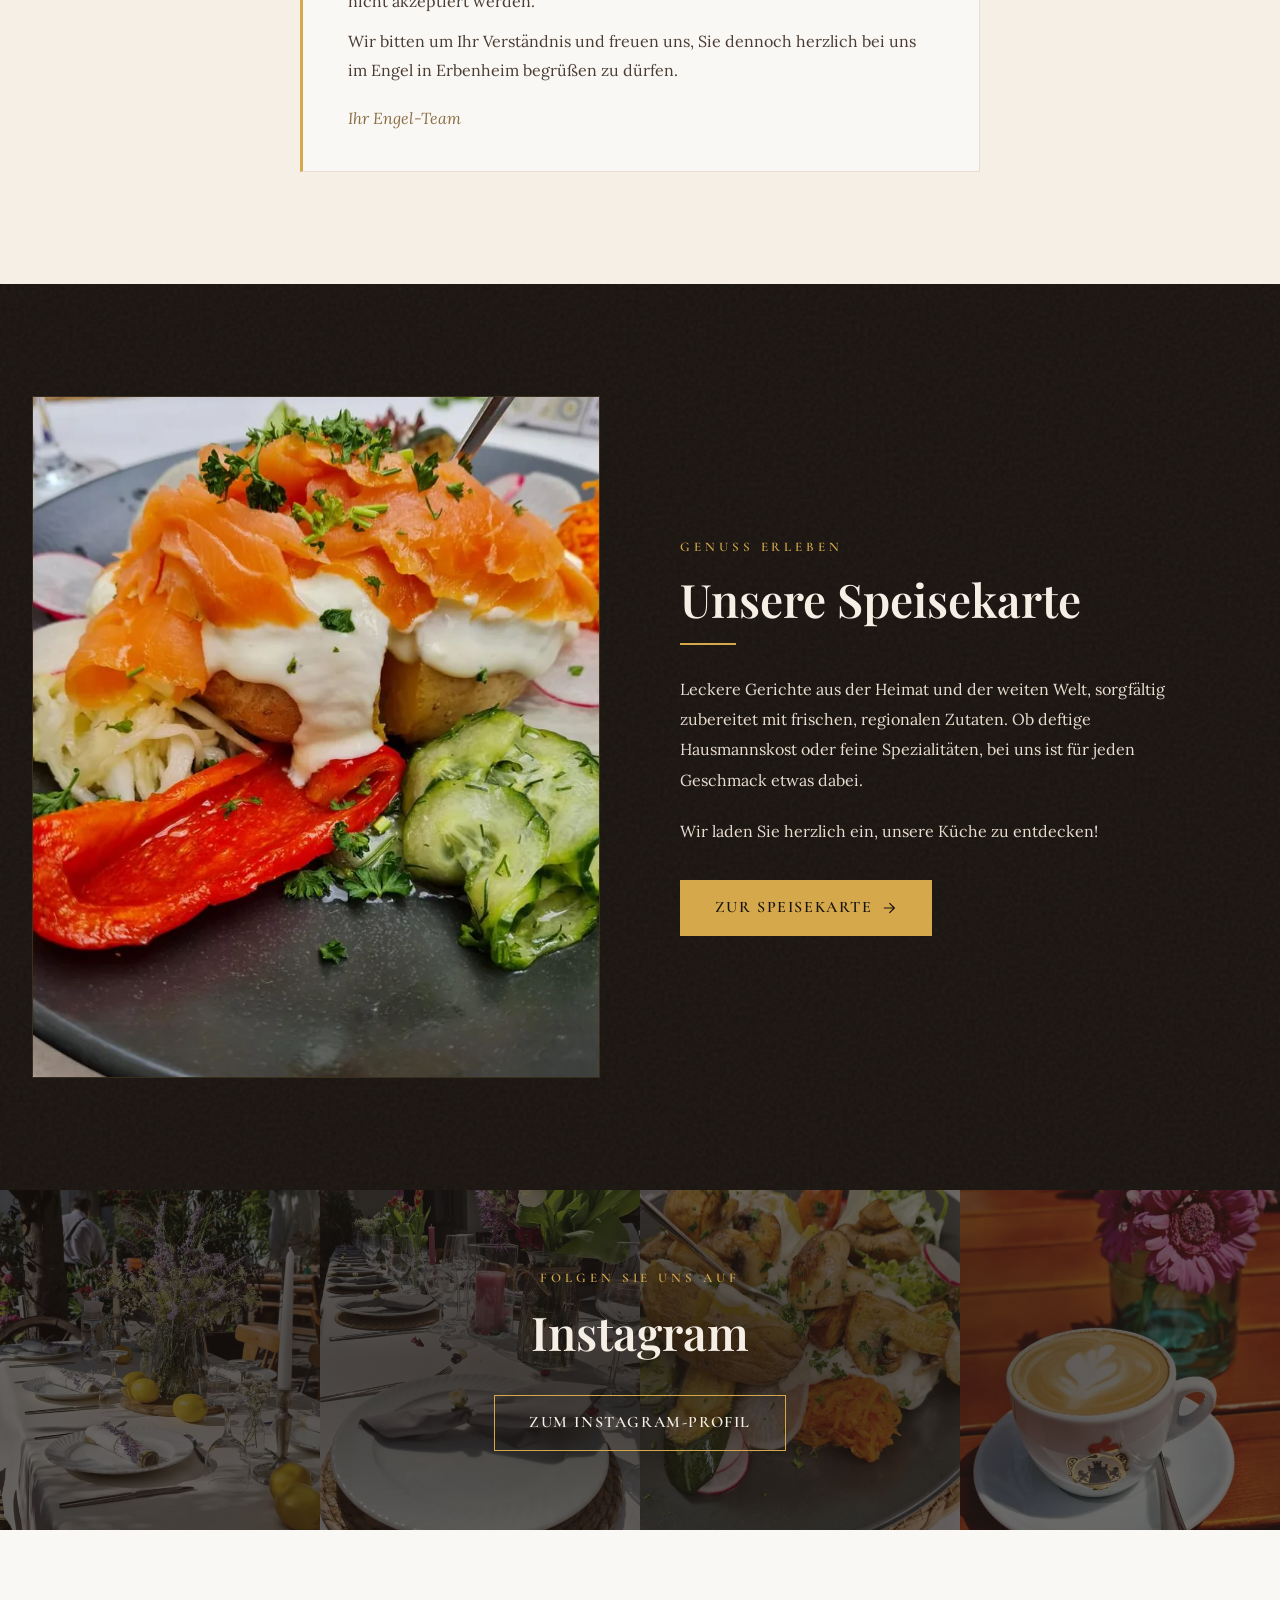
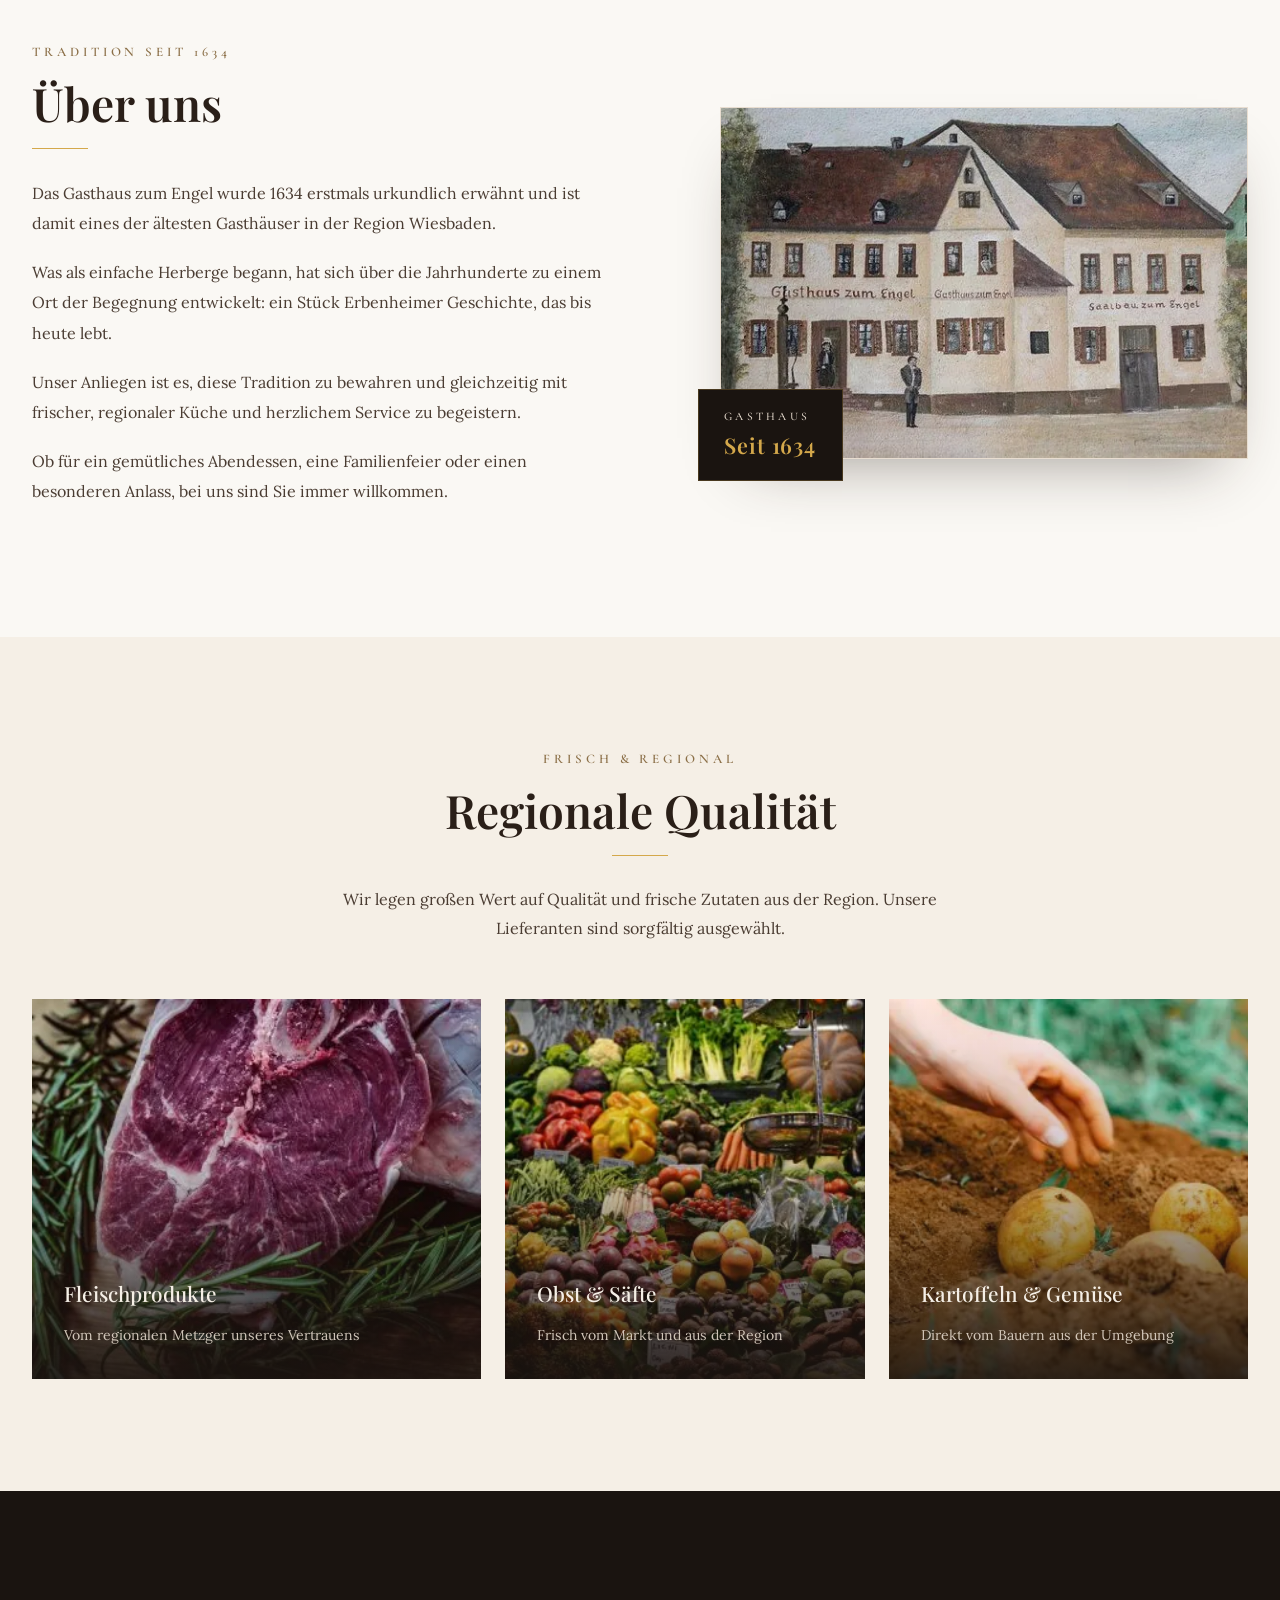
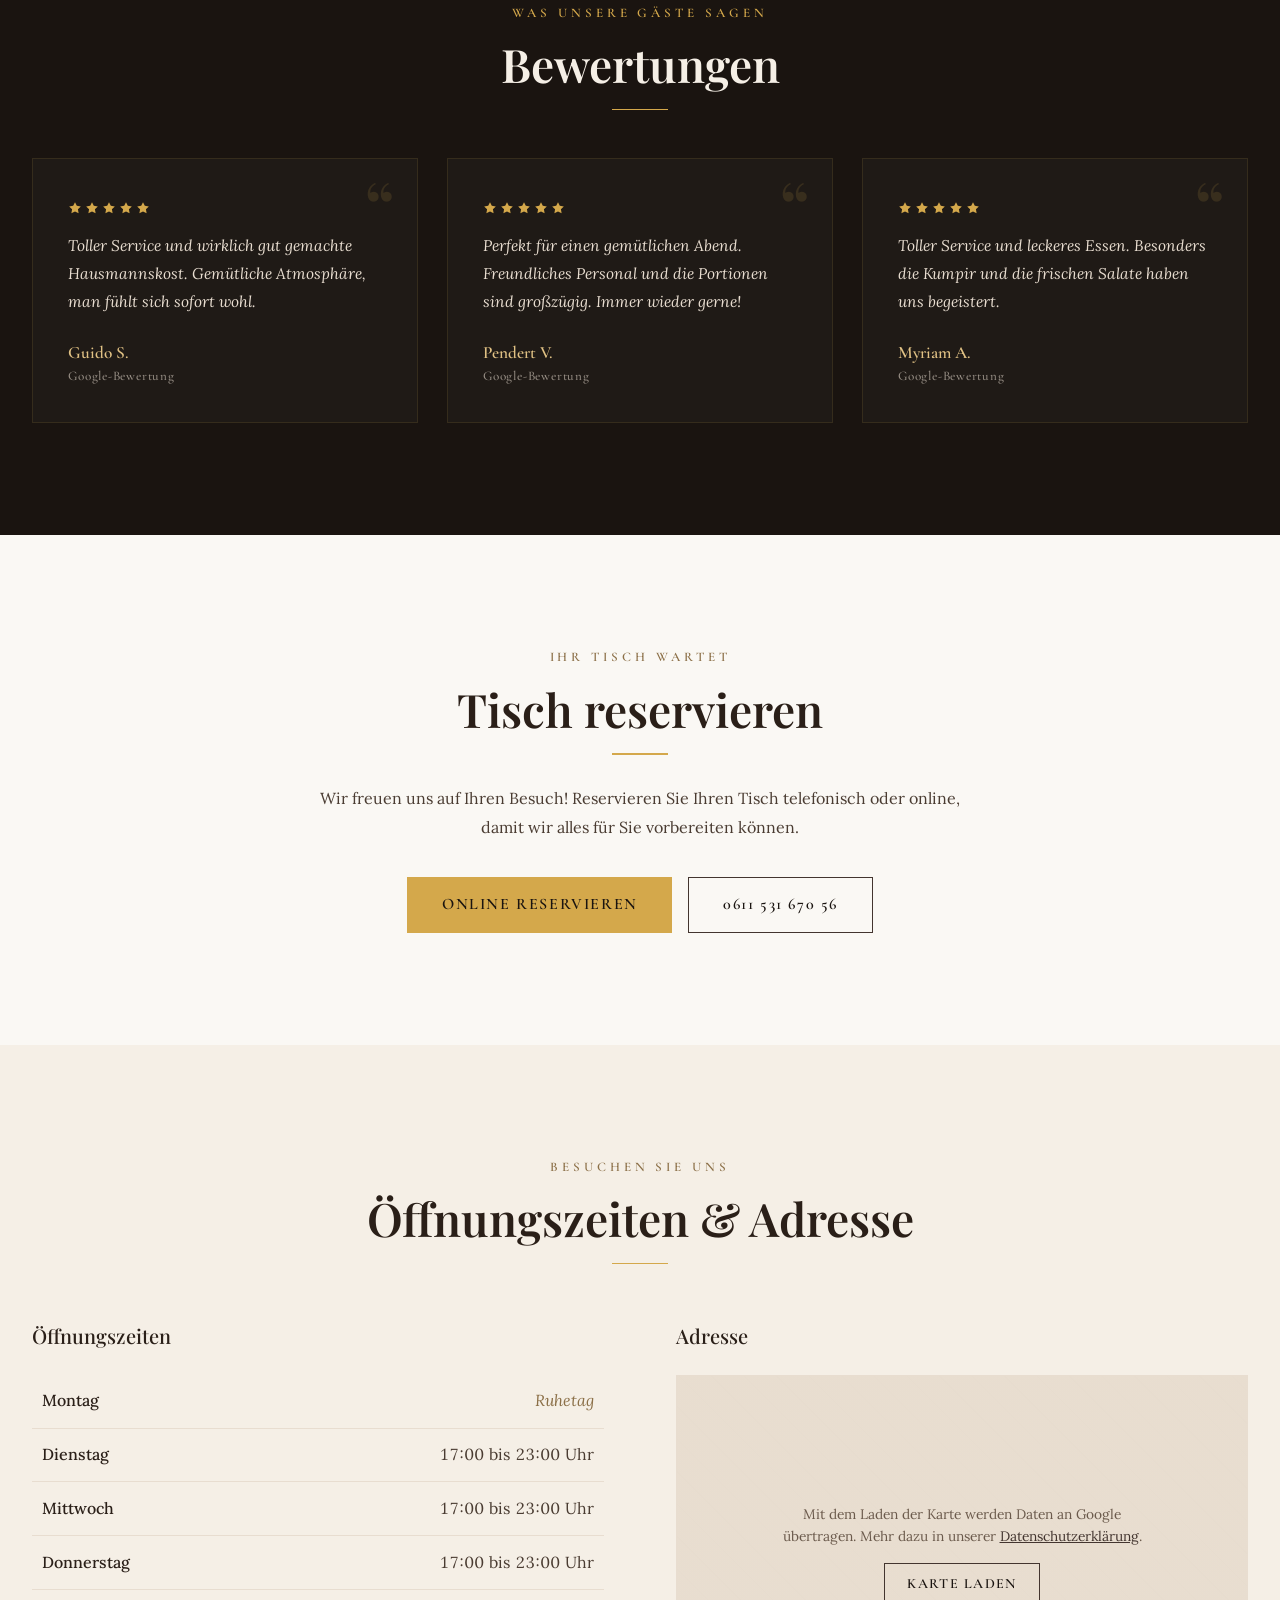
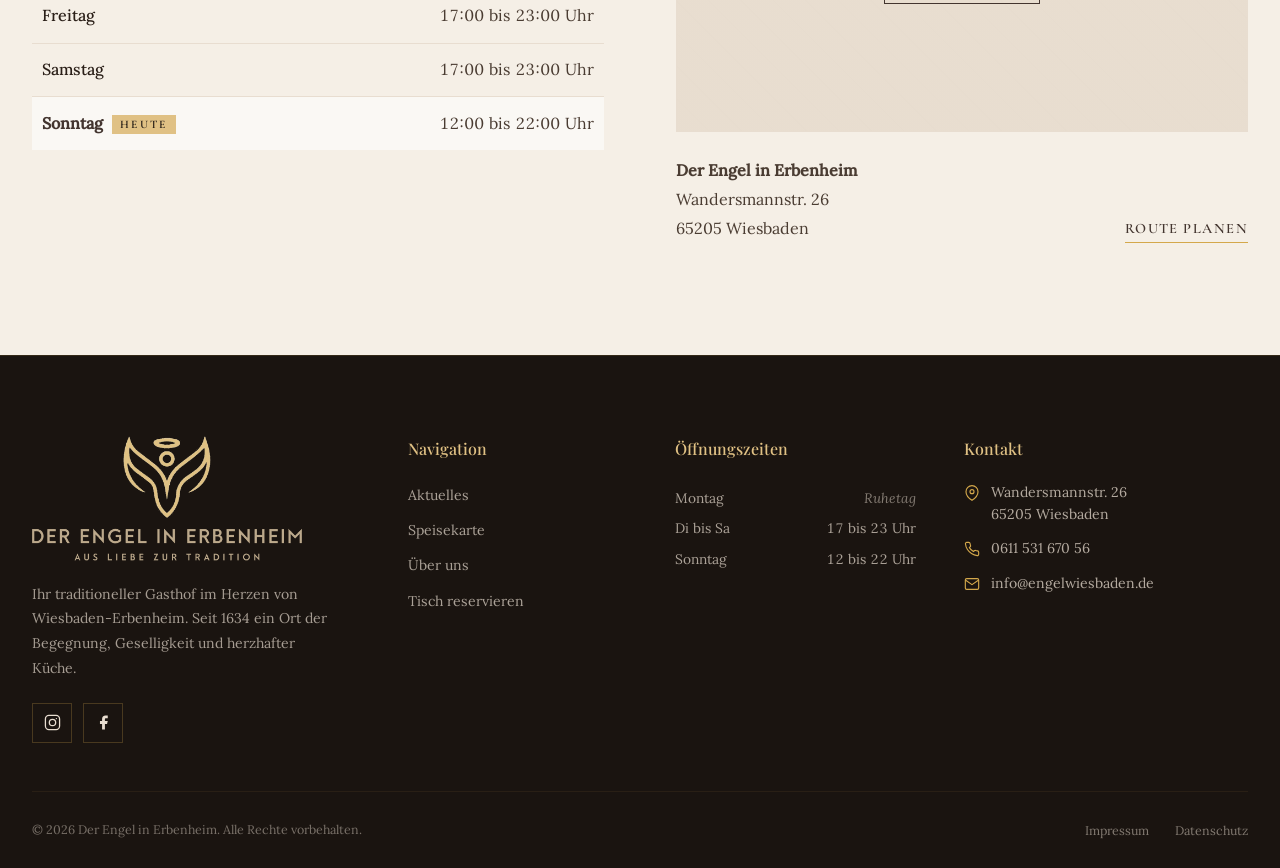
==== commit cd089251: "Aktuelles datengesteuert mit Ablaufdatum, Elementor-Anleitung in README Co-Authored-By: Claude Opus " ====
--- a/index.html
+++ b/index.html
@@ -138,12 +138,15 @@
     <span class="section-label reveal">Neuigkeiten</span>
     <h2 class="section-title reveal">Aktuelles</h2>
     <div class="divider reveal"></div>
-    <article class="aktuelles-box reveal">
-      <h3>Wichtiger Hinweis</h3>
-      <p>Bitte beachten Sie, dass Schlemmerblock-Gutscheine aktuell bei uns im Lokal nicht akzeptiert werden.</p>
-      <p>Wir bitten um Ihr Verständnis und freuen uns, Sie dennoch herzlich bei uns im Engel in Erbenheim begrüßen zu dürfen.</p>
-      <p class="signature">Ihr Engel-Team</p>
-    </article>
+    <!-- Inhalte kommen aus assets/data/aktuelles.json. Der Inhalt hier ist nur der Fallback ohne JavaScript. -->
+    <div class="aktuelles-list" data-aktuelles>
+      <article class="aktuelles-box reveal">
+        <h3>Wichtiger Hinweis</h3>
+        <p>Bitte beachten Sie, dass Schlemmerblock-Gutscheine aktuell bei uns im Lokal nicht akzeptiert werden.</p>
+        <p>Wir bitten um Ihr Verständnis und freuen uns, Sie dennoch herzlich bei uns im Engel in Erbenheim begrüßen zu dürfen.</p>
+        <p class="signature">Ihr Engel-Team</p>
+      </article>
+    </div>
   </div>
 </section>
 
--- a/assets/css/style.css
+++ b/assets/css/style.css
@@ -17,7 +17,7 @@
   --text-muted:#6b5a4c;
   --line-gold:rgba(212,168,75,.14);
   --ease:cubic-bezier(.16,1,.3,1);
-  --nav-h:76px;
+  --nav-h:92px;
   --container:1240px;
   --font-display:'Playfair Display',Georgia,serif;
   --font-accent:'Cormorant Garamond',Georgia,serif;
@@ -61,7 +61,7 @@
 .nav.is-scrolled{background:rgba(26,20,16,.96);border-bottom-color:var(--line-gold);box-shadow:0 10px 30px -12px rgba(0,0,0,.45)}
 .nav-inner{max-width:var(--container);height:100%;margin:0 auto;padding:0 2rem;display:flex;justify-content:space-between;align-items:center;gap:2rem}
 .nav-logo{display:block;flex-shrink:0}
-.nav-logo img{height:58px;width:auto;transition:transform .4s var(--ease)}
+.nav-logo img{height:76px;width:auto;transition:transform .4s var(--ease)}
 .nav-logo:hover img{transform:scale(1.03)}
 .nav-links{display:flex;gap:2rem;list-style:none;align-items:center}
 .nav-links a{color:var(--cream-dark);text-decoration:none;font-family:var(--font-accent);font-size:.95rem;font-weight:500;letter-spacing:.12em;text-transform:uppercase;position:relative;transition:color .3s}
@@ -133,10 +133,12 @@
 .aktuelles{background:var(--cream)}
 .aktuelles-box{position:relative;background:var(--white-warm);border:1px solid var(--cream-dark);border-left:3px solid var(--gold);padding:2.4rem 2.8rem;max-width:680px;margin:1rem auto 0;text-align:left;transition:box-shadow .5s var(--ease),transform .5s var(--ease)}
 .aktuelles-box:hover{box-shadow:0 18px 40px -22px rgba(42,31,24,.35);transform:translateY(-2px)}
+.aktuelles-list{display:grid;gap:1.5rem}
+.aktuelles-box time{display:block;font-family:var(--font-accent);font-size:.82rem;font-weight:600;letter-spacing:.2em;text-transform:uppercase;color:var(--brown-light);margin-bottom:.5rem}
 .aktuelles-box h3{font-family:var(--font-display);font-size:1.25rem;color:var(--brown-mid);margin-bottom:.9rem;font-weight:600}
-.aktuelles-box p{line-height:1.8;font-size:.98rem}
+.aktuelles-box p{line-height:1.8;font-size:1rem}
 .aktuelles-box p+p{margin-top:.7rem}
-.aktuelles-box .signature{margin-top:1.2rem;font-style:italic;color:var(--brown-light);font-family:var(--font-accent);font-size:1.15rem}
+.aktuelles-box .signature{margin-top:1.2rem;font-style:italic;color:var(--brown-light)}
 
 /* ===== Speisekarte ===== */
 .speisekarte{background:var(--brown-dark);color:var(--cream);position:relative;overflow:hidden}
@@ -146,7 +148,7 @@
 .media-frame img{width:100%;height:100%;object-fit:cover;transition:transform 1.2s var(--ease)}
 .media-frame:hover img{transform:scale(1.04)}
 .speisekarte .media-frame{aspect-ratio:5/6;border:1px solid rgba(212,168,75,.15)}
-.speisekarte-text p{font-size:1.02rem;line-height:1.9;color:var(--cream-dark);margin-bottom:1.3rem;max-width:52ch}
+.speisekarte-text p{font-size:1rem;line-height:1.9;color:var(--cream-dark);margin-bottom:1.3rem;max-width:52ch}
 .speisekarte-text .btn{margin-top:.8rem}
 
 /* ===== Instagram ===== */
@@ -164,7 +166,6 @@
 .ueber-uns{background:var(--white-warm)}
 .ueber-uns .split{grid-template-columns:1.15fr 1fr}
 .ueber-text p{font-size:1rem;line-height:1.9;margin-bottom:1.15rem;max-width:58ch}
-.ueber-text p:first-of-type{font-family:var(--font-accent);font-size:1.3rem;line-height:1.6;color:var(--text-dark)}
 .ueber-image{position:relative}
 .ueber-image .media-frame{aspect-ratio:3/2;border:1px solid var(--cream-dark);box-shadow:0 30px 60px -30px rgba(42,31,24,.45)}
 .ueber-year{position:absolute;bottom:-22px;left:-22px;background:var(--brown-dark);color:var(--gold);padding:1.1rem 1.6rem;font-family:var(--font-display);font-size:1.35rem;font-weight:600;letter-spacing:.04em;border:1px solid rgba(212,168,75,.25)}
@@ -173,7 +174,7 @@
 /* ===== Regional ===== */
 .regional{background:var(--cream)}
 .regional-intro{max-width:640px;margin:0 auto 3.5rem;text-align:center}
-.regional-intro p{font-size:1.02rem;line-height:1.8}
+.regional-intro p{font-size:1rem;line-height:1.8}
 .regional-grid{display:grid;grid-template-columns:1.25fr 1fr 1fr;gap:1.5rem}
 .regional-card{position:relative;overflow:hidden;height:380px;margin:0}
 .regional-card img{width:100%;height:100%;object-fit:cover;transition:transform 1.2s var(--ease)}
@@ -199,7 +200,7 @@
 /* ===== Reservation ===== */
 .reservation{background:var(--white-warm);text-align:center}
 .reservation .container{max-width:680px}
-.reservation p{font-size:1.05rem;line-height:1.8;margin-bottom:2.2rem}
+.reservation p{font-size:1rem;line-height:1.8;margin-bottom:2.2rem}
 .res-methods{display:flex;gap:1rem;justify-content:center;flex-wrap:wrap}
 
 /* ===== Info ===== */
@@ -210,7 +211,7 @@
 .hours-table{width:100%;border-collapse:collapse}
 .hours-table tr{border-bottom:1px solid var(--cream-dark)}
 .hours-table tr:last-child{border-bottom:0}
-.hours-table th,.hours-table td{padding:.85rem .6rem;font-size:.97rem;text-align:left;font-weight:400}
+.hours-table th,.hours-table td{padding:.85rem .6rem;font-size:1rem;text-align:left;font-weight:400}
 .hours-table th{font-weight:500;color:var(--text-dark)}
 .hours-table td{text-align:right;color:var(--text-body);font-variant-numeric:tabular-nums}
 .hours-table .closed{color:var(--brown-light);font-style:italic}
@@ -224,14 +225,14 @@
 .map-consent a{color:var(--brown-mid)}
 .map-consent .btn{padding:.7rem 1.4rem;font-size:.88rem}
 .address-info{margin-top:1.5rem;display:flex;justify-content:space-between;align-items:flex-end;gap:1rem;flex-wrap:wrap}
-.address-info p{font-size:.97rem;line-height:1.8}
+.address-info p{font-size:1rem;line-height:1.8}
 .address-info a.route{font-family:var(--font-accent);font-weight:600;letter-spacing:.1em;text-transform:uppercase;font-size:.9rem;color:var(--brown-mid);text-decoration:none;border-bottom:1px solid var(--gold);padding-bottom:2px;transition:color .3s}
 .address-info a.route:hover{color:var(--brown-light)}
 
 /* ===== Footer ===== */
 .footer{background:var(--brown-dark);color:var(--cream-dark);padding:5rem 2rem 1.6rem;border-top:1px solid var(--line-gold)}
 .footer-top{max-width:var(--container);margin:0 auto;display:grid;grid-template-columns:1.5fr 1fr 1.1fr 1.3fr;gap:3rem;padding-bottom:3rem;border-bottom:1px solid rgba(212,168,75,.08)}
-.footer-brand img{width:200px;height:auto;margin-bottom:1.3rem}
+.footer-brand img{width:270px;height:auto;margin-bottom:1.3rem}
 .footer-brand p{font-size:.88rem;line-height:1.75;opacity:.68;max-width:300px}
 .footer-social{display:flex;gap:.7rem;margin-top:1.4rem}
 .footer-social a{display:flex;align-items:center;justify-content:center;width:40px;height:40px;border:1px solid rgba(212,168,75,.25);color:var(--cream-dark);transition:all .35s var(--ease)}
@@ -283,8 +284,8 @@
   .nav-phone{display:none!important}
 }
 @media (max-width:900px){
-  :root{--nav-h:68px}
-  .nav-logo img{height:48px}
+  :root{--nav-h:78px}
+  .nav-logo img{height:62px}
   .nav-links{display:none}
   .menu-toggle{display:block}
   section{padding:5rem 1.5rem}
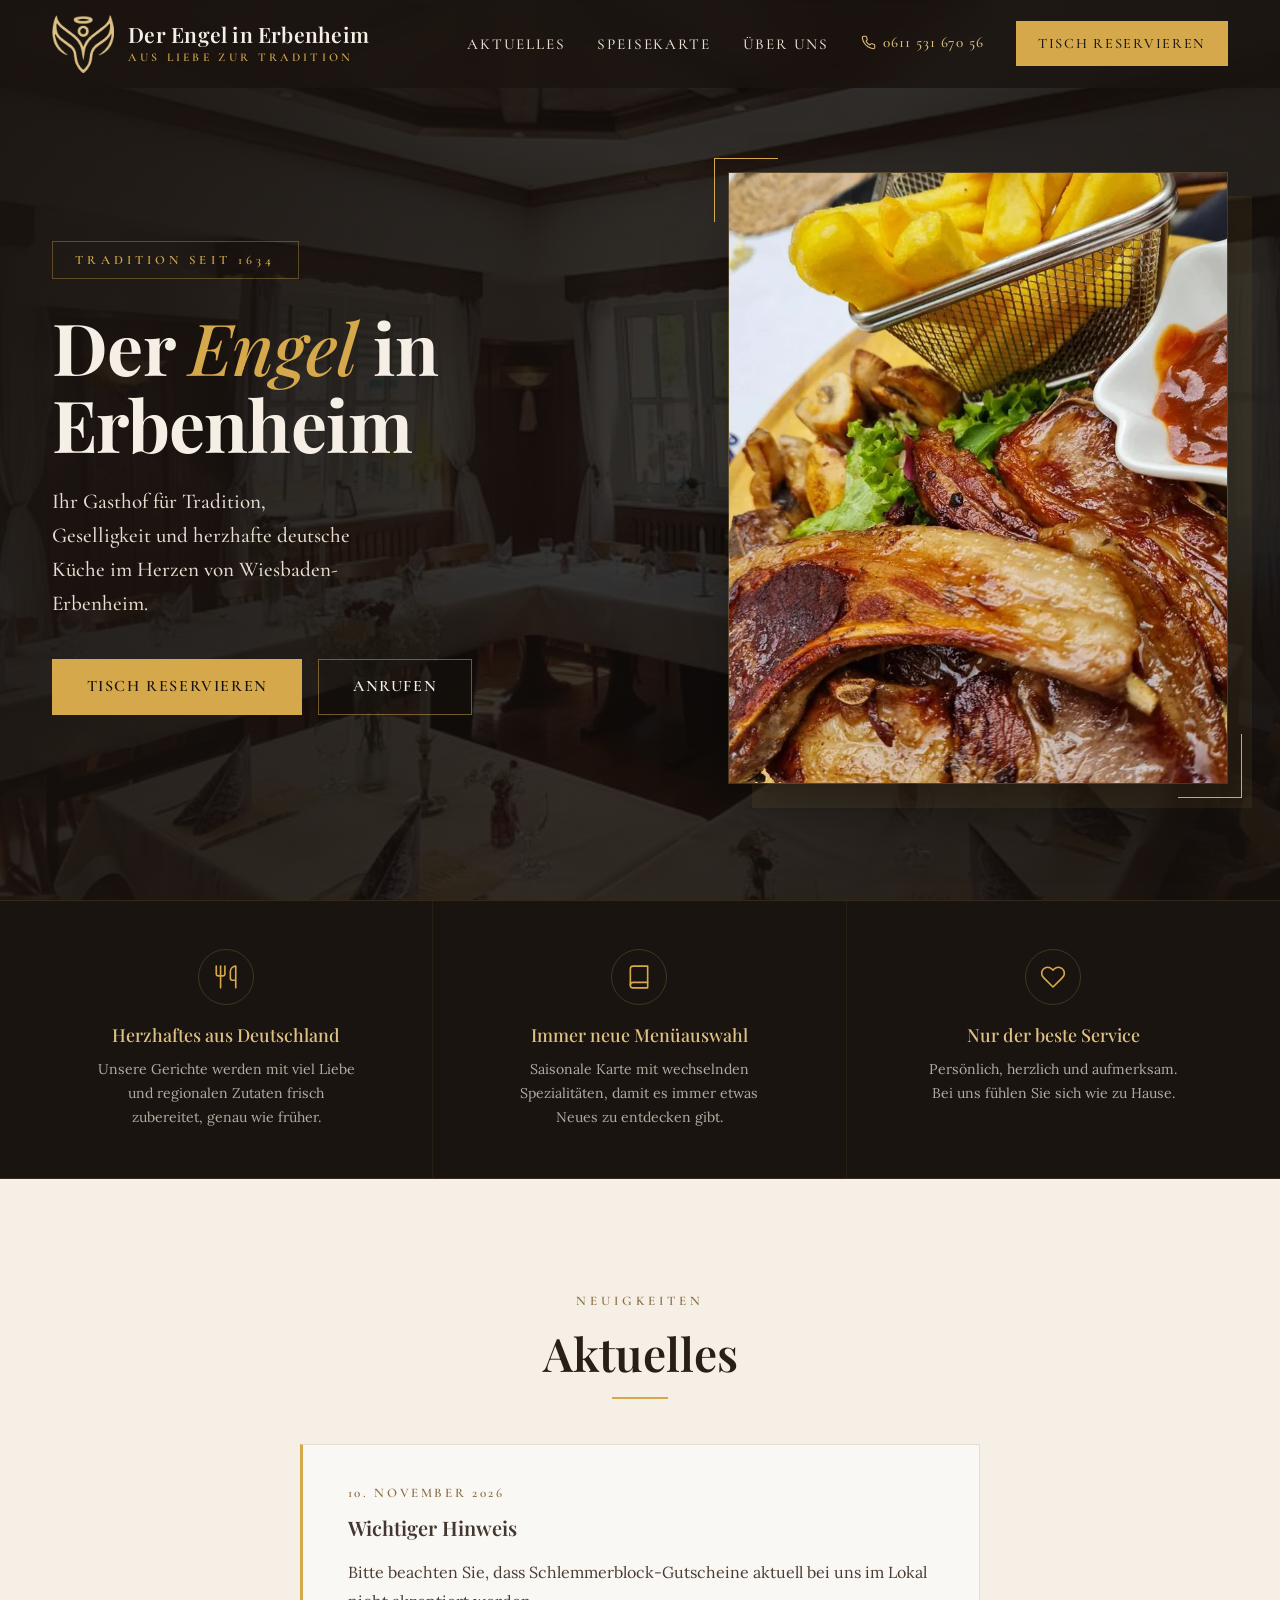
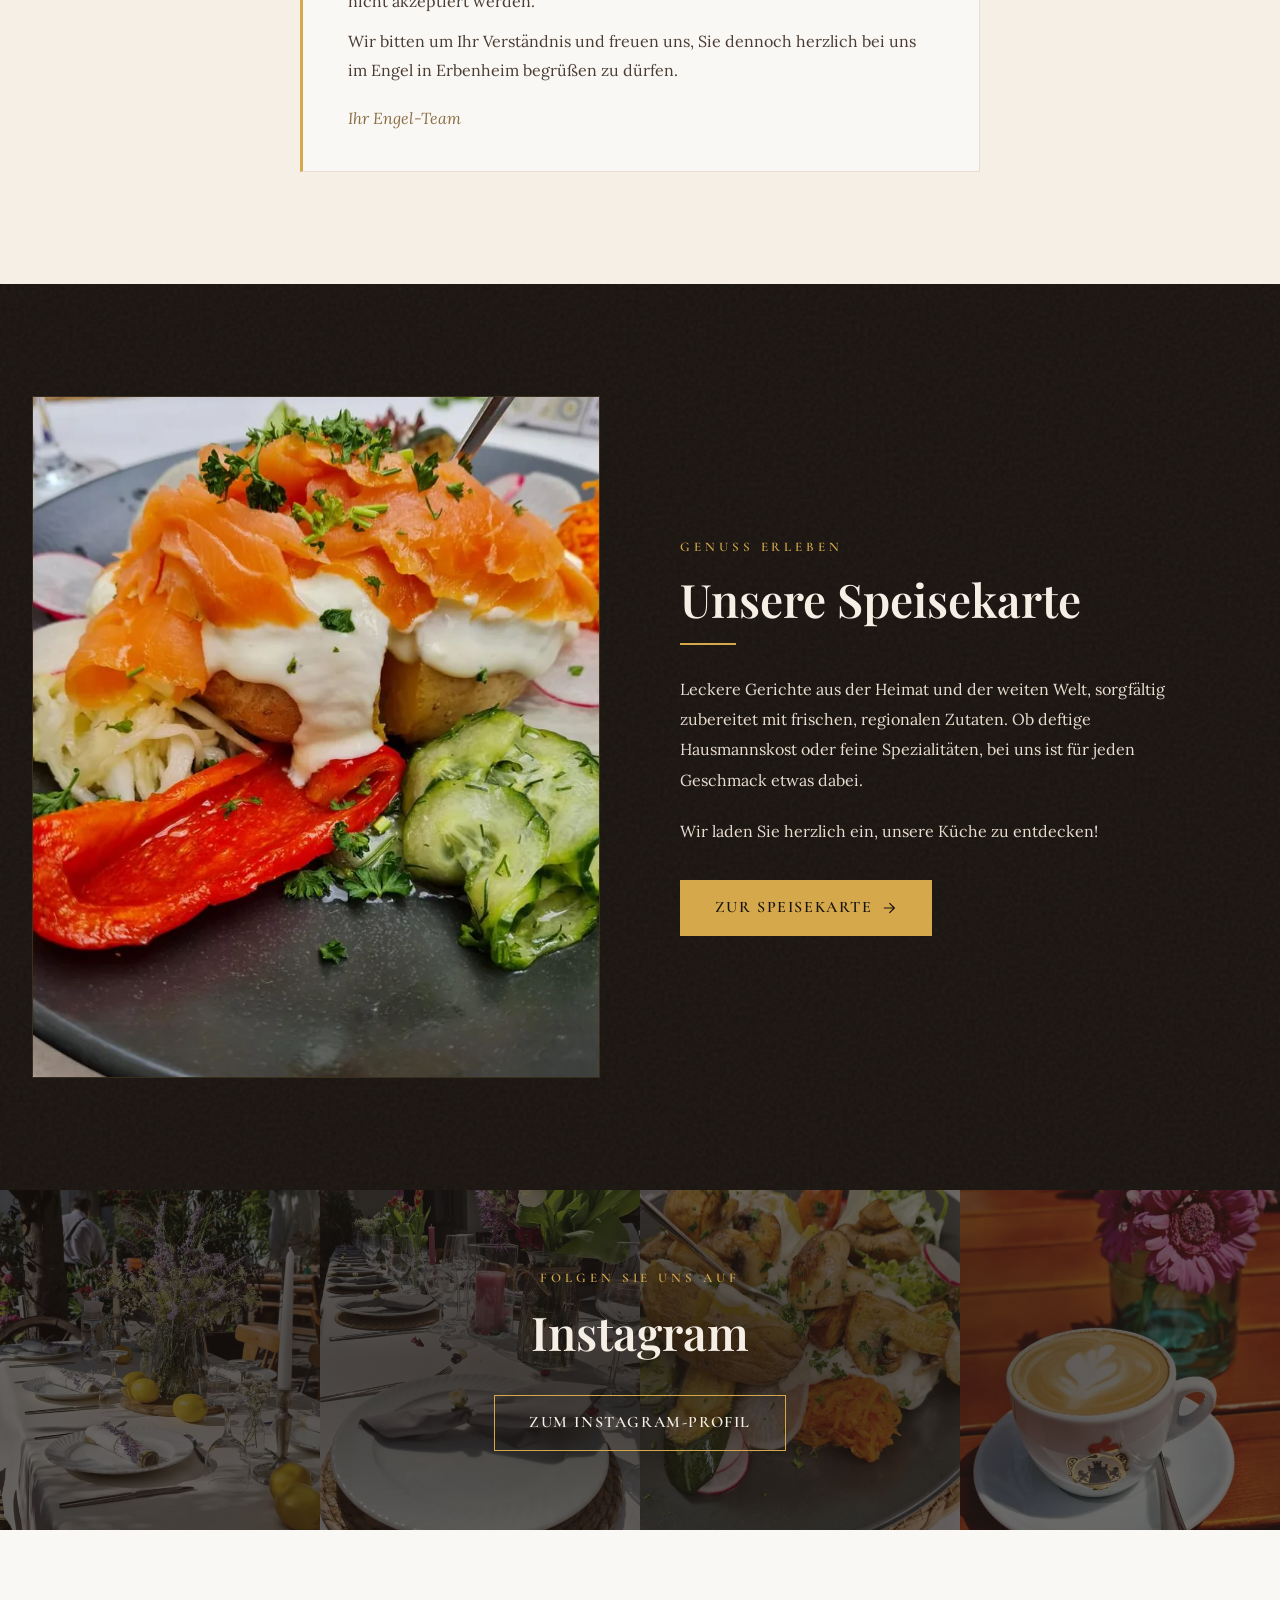
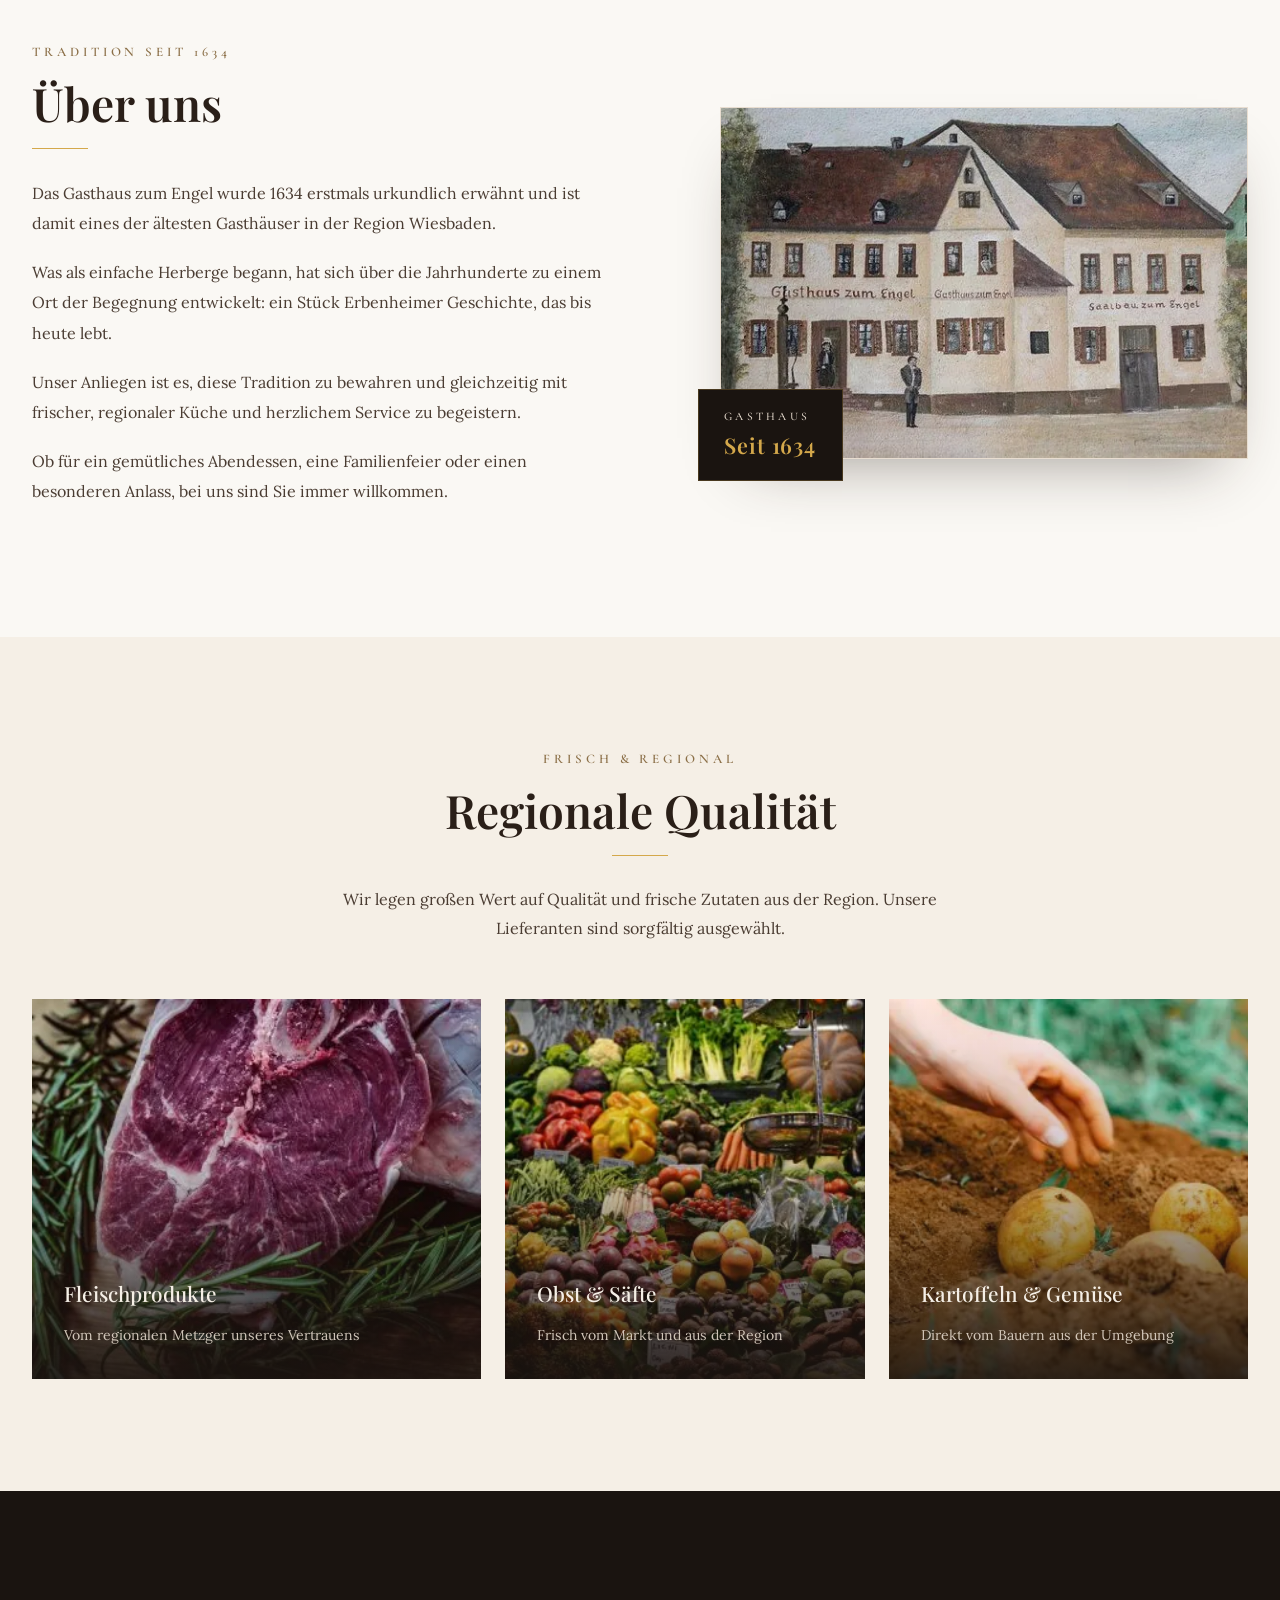
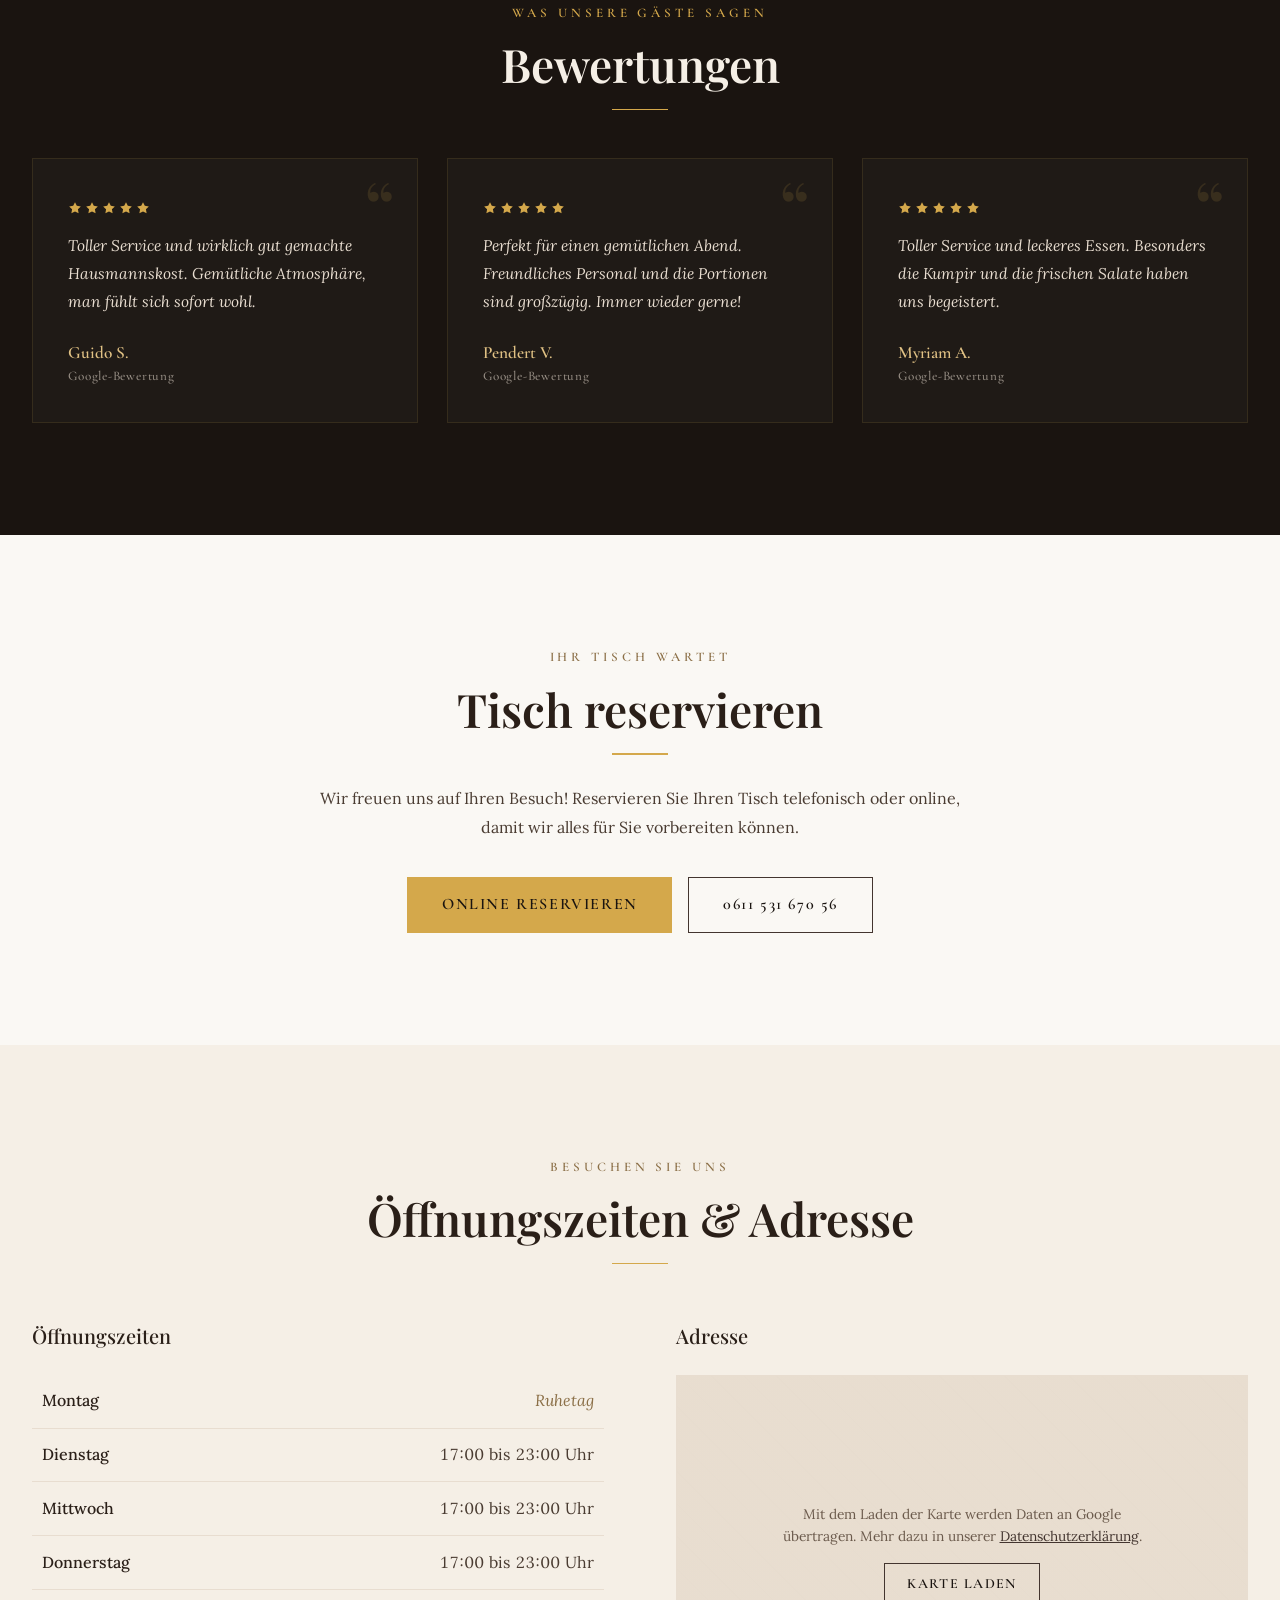
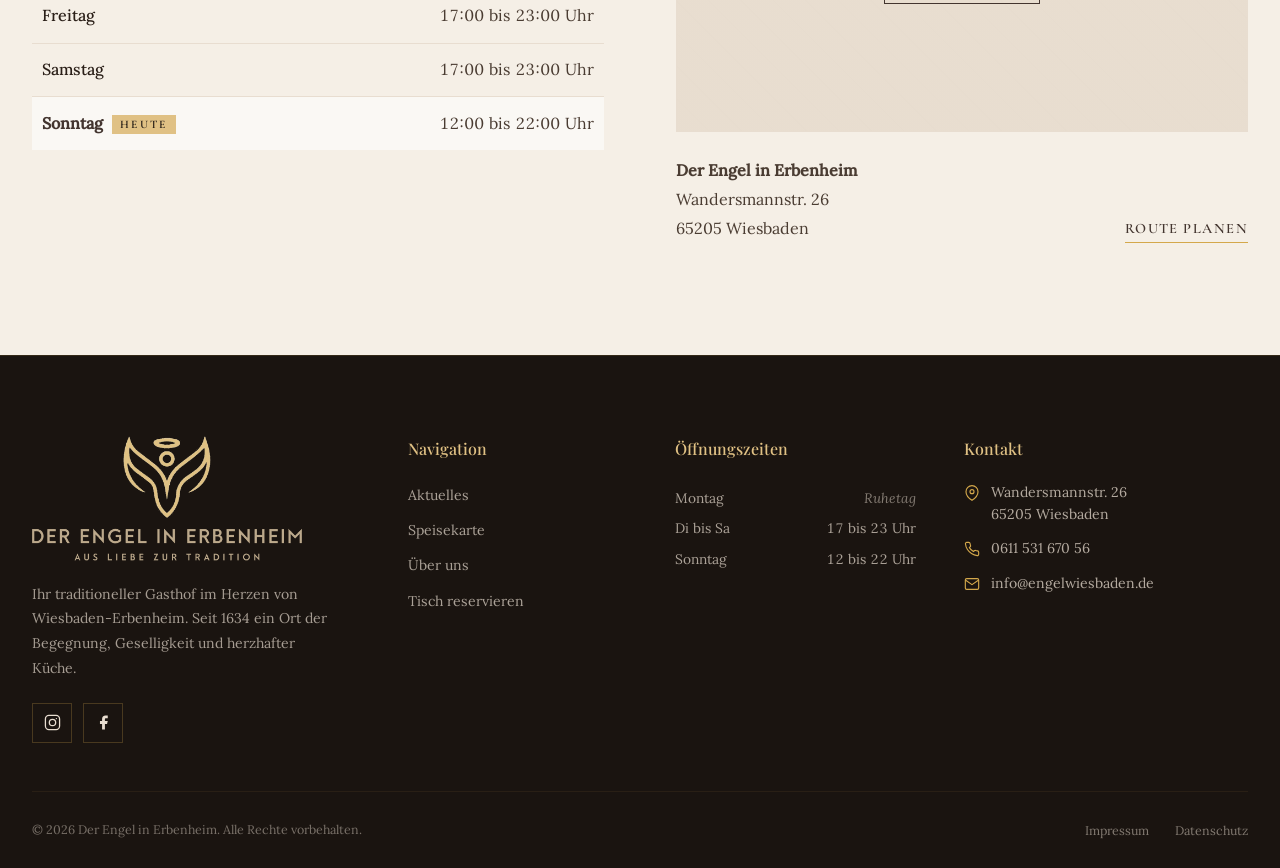
==== commit 646c79b5: "Navigation: Engel-Symbol mit lesbarem Schriftzug statt verkleinertem Logo, Overflow behoben Co-Autho" ====
--- a/index.html
+++ b/index.html
@@ -60,7 +60,8 @@
 <header class="nav">
   <div class="nav-inner">
     <a href="#top" class="nav-logo" aria-label="Der Engel in Erbenheim, zur Startseite">
-      <img src="assets/img/logo.png" alt="Der Engel in Erbenheim" width="980" height="455">
+      <img src="assets/img/logo-mark.png" alt="" width="317" height="297">
+      <span class="nav-wordmark"><span class="wm-name">Der Engel in Erbenheim</span><span class="wm-tag">Aus Liebe zur Tradition</span></span>
     </a>
     <nav aria-label="Hauptnavigation">
       <ul class="nav-links">
--- a/assets/css/style.css
+++ b/assets/css/style.css
@@ -17,7 +17,7 @@
   --text-muted:#6b5a4c;
   --line-gold:rgba(212,168,75,.14);
   --ease:cubic-bezier(.16,1,.3,1);
-  --nav-h:92px;
+  --nav-h:88px;
   --container:1240px;
   --font-display:'Playfair Display',Georgia,serif;
   --font-accent:'Cormorant Garamond',Georgia,serif;
@@ -27,6 +27,7 @@
 html{scroll-behavior:smooth;scroll-padding-top:var(--nav-h);-webkit-text-size-adjust:100%}
 body{font-family:var(--font-body);color:var(--text-body);background:var(--white-warm);overflow-x:hidden;line-height:1.6;-webkit-font-smoothing:antialiased;text-rendering:optimizeLegibility}
 img{display:block;max-width:100%}
+main,.footer{overflow-x:clip}
 a{color:inherit}
 :focus-visible{outline:2px solid var(--gold);outline-offset:3px}
 .sr-only{position:absolute;width:1px;height:1px;overflow:hidden;clip:rect(0 0 0 0);white-space:nowrap}
@@ -60,9 +61,12 @@
 .nav{position:fixed;inset:0 0 auto;z-index:100;height:var(--nav-h);background:rgba(26,20,16,.78);backdrop-filter:blur(14px) saturate(140%);-webkit-backdrop-filter:blur(14px) saturate(140%);border-bottom:1px solid transparent;transition:background .4s,border-color .4s,box-shadow .4s}
 .nav.is-scrolled{background:rgba(26,20,16,.96);border-bottom-color:var(--line-gold);box-shadow:0 10px 30px -12px rgba(0,0,0,.45)}
 .nav-inner{max-width:var(--container);height:100%;margin:0 auto;padding:0 2rem;display:flex;justify-content:space-between;align-items:center;gap:2rem}
-.nav-logo{display:block;flex-shrink:0}
-.nav-logo img{height:76px;width:auto;transition:transform .4s var(--ease)}
-.nav-logo:hover img{transform:scale(1.03)}
+.nav-logo{display:flex;align-items:center;gap:.9rem;flex-shrink:0;text-decoration:none}
+.nav-logo img{height:58px;width:auto;transition:transform .5s var(--ease)}
+.nav-logo:hover img{transform:translateY(-2px)}
+.nav-wordmark{display:flex;flex-direction:column;line-height:1.1}
+.wm-name{font-family:var(--font-display);font-size:1.32rem;font-weight:600;color:var(--cream);letter-spacing:.01em;white-space:nowrap}
+.wm-tag{font-family:var(--font-accent);font-size:.74rem;font-weight:600;letter-spacing:.28em;text-transform:uppercase;color:var(--gold);margin-top:.3rem;white-space:nowrap}
 .nav-links{display:flex;gap:2rem;list-style:none;align-items:center}
 .nav-links a{color:var(--cream-dark);text-decoration:none;font-family:var(--font-accent);font-size:.95rem;font-weight:500;letter-spacing:.12em;text-transform:uppercase;position:relative;transition:color .3s}
 .nav-links a:not(.btn)::after{content:'';position:absolute;left:0;bottom:-6px;width:100%;height:1px;background:var(--gold);transform:scaleX(0);transform-origin:left;transition:transform .4s var(--ease)}
@@ -279,13 +283,15 @@
 }
 
 /* ===== Responsive ===== */
-@media (max-width:1100px){
+@media (max-width:1180px){
   .nav-links{gap:1.4rem}
   .nav-phone{display:none!important}
 }
 @media (max-width:900px){
-  :root{--nav-h:78px}
-  .nav-logo img{height:62px}
+  :root{--nav-h:72px}
+  .nav-logo img{height:48px}
+  .wm-name{font-size:1.12rem}
+  .wm-tag{font-size:.64rem;letter-spacing:.22em}
   .nav-links{display:none}
   .menu-toggle{display:block}
   section{padding:5rem 1.5rem}
@@ -307,7 +313,12 @@
   .footer-top{grid-template-columns:1fr 1fr;gap:2.5rem}
 }
 @media (max-width:600px){
-  .nav-inner{padding:0 1rem}
+  .nav-inner{padding:0 .75rem 0 1rem;gap:.5rem}
+  .nav-logo{gap:.6rem;min-width:0}
+  .nav-logo img{height:40px}
+  .wm-name{font-size:.98rem}
+  .wm-tag{font-size:.56rem;letter-spacing:.18em}
+  .menu-toggle{flex-shrink:0}
   section{padding:4.2rem 1rem}
   .hero-buttons{flex-direction:column;align-items:stretch;max-width:320px;margin-inline:auto}
   .res-methods{flex-direction:column;align-items:stretch;max-width:320px;margin-inline:auto}
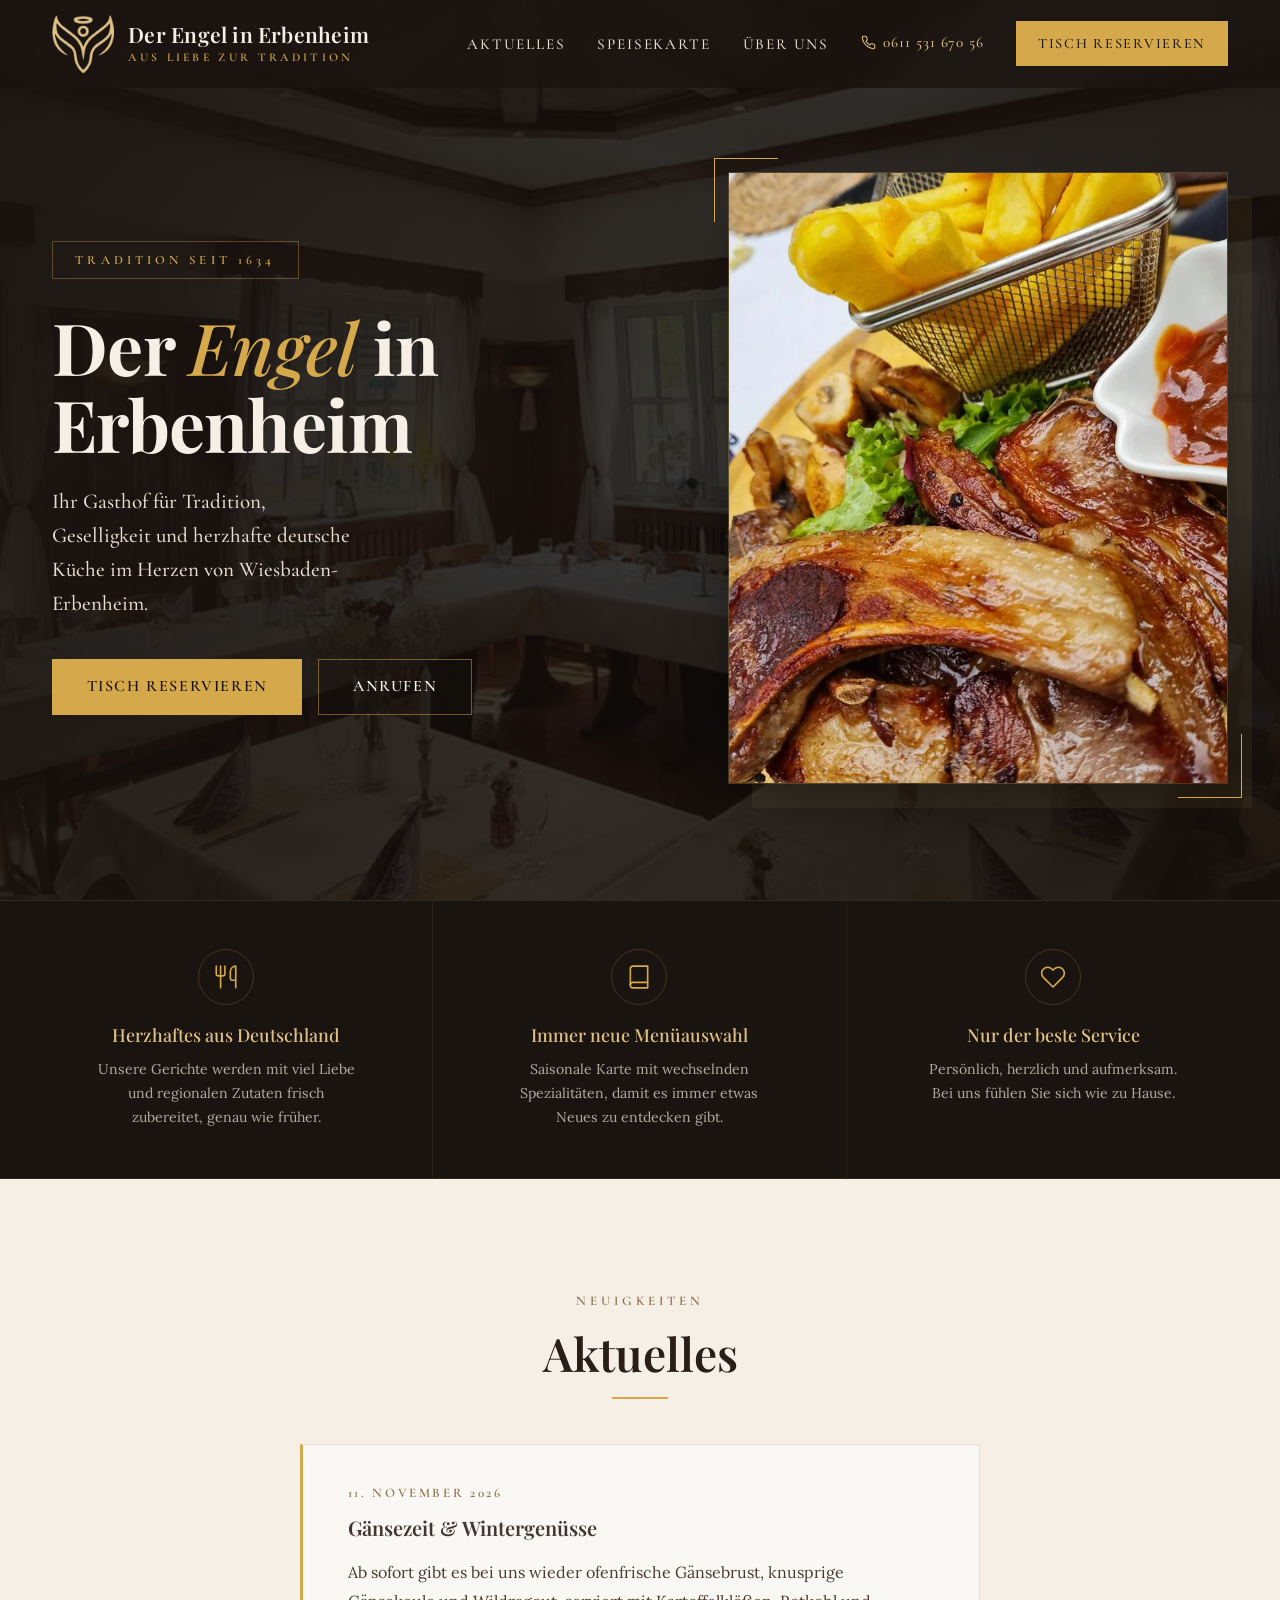
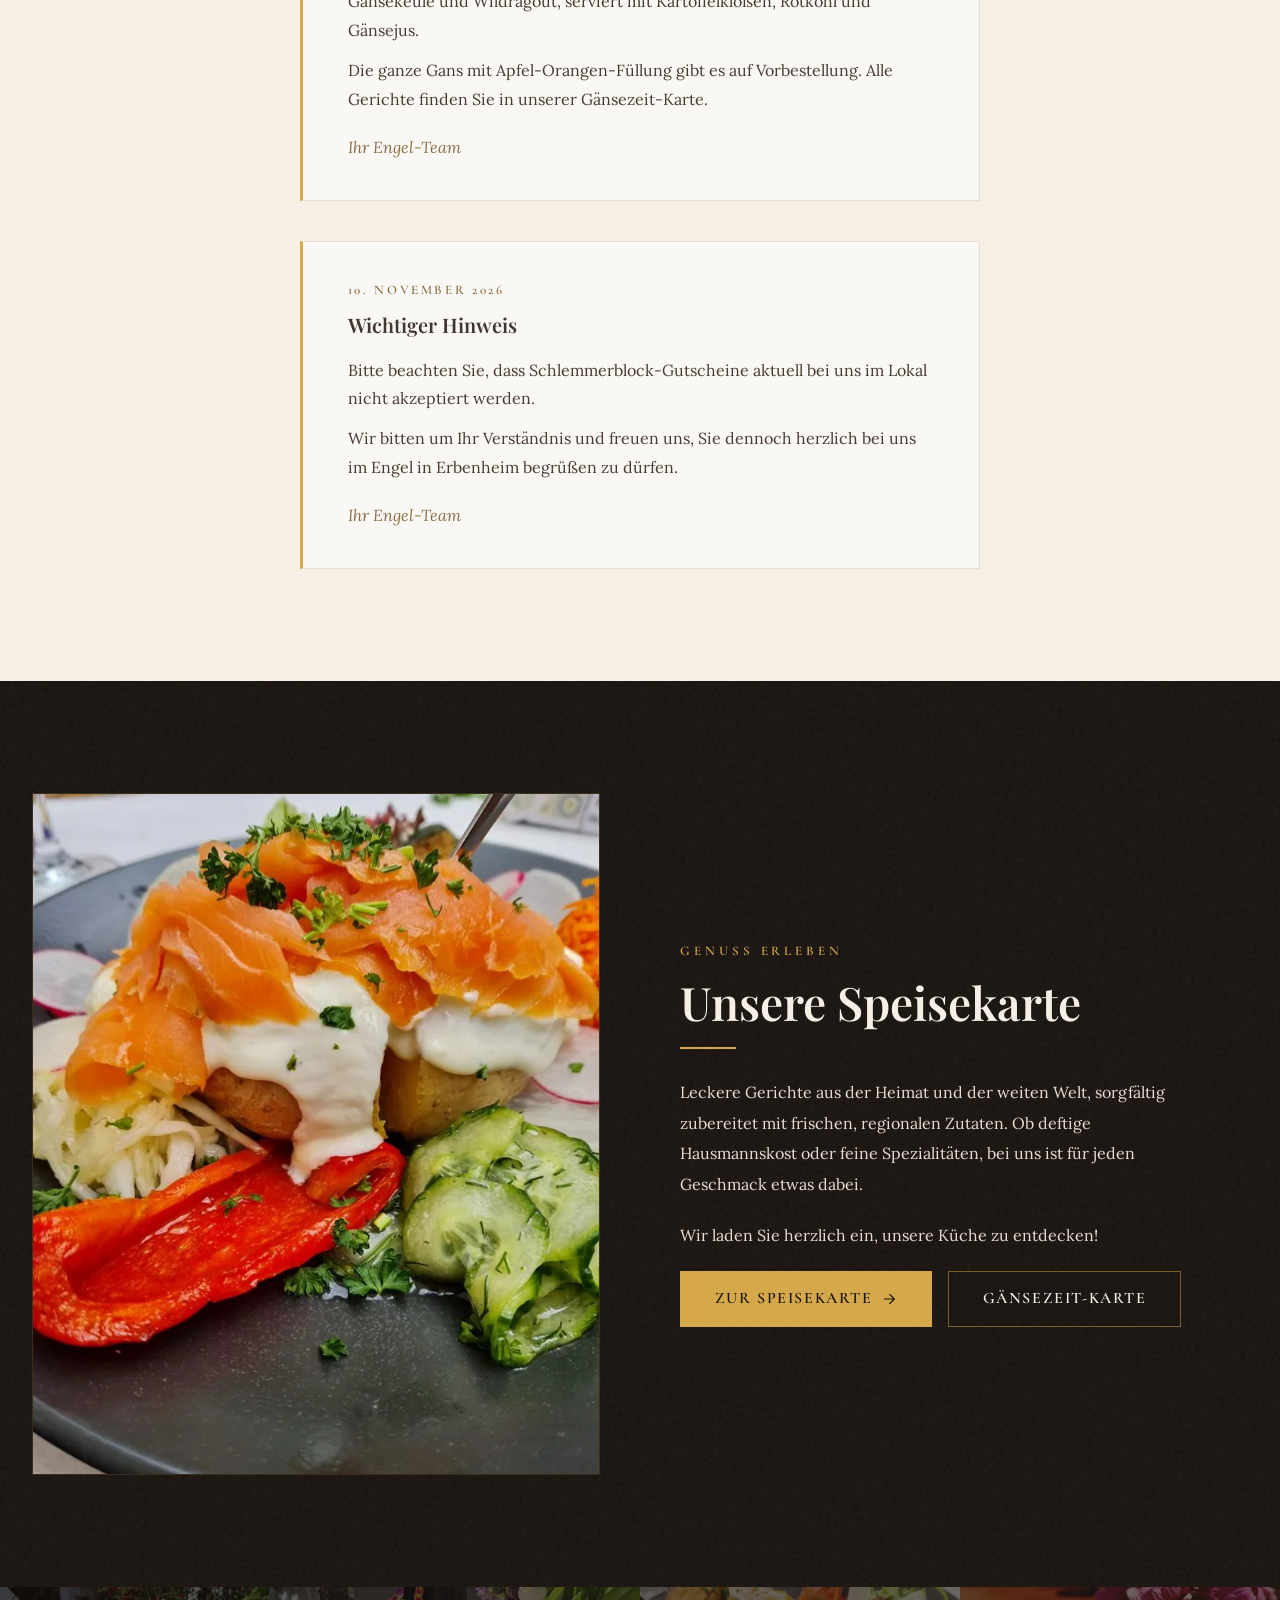
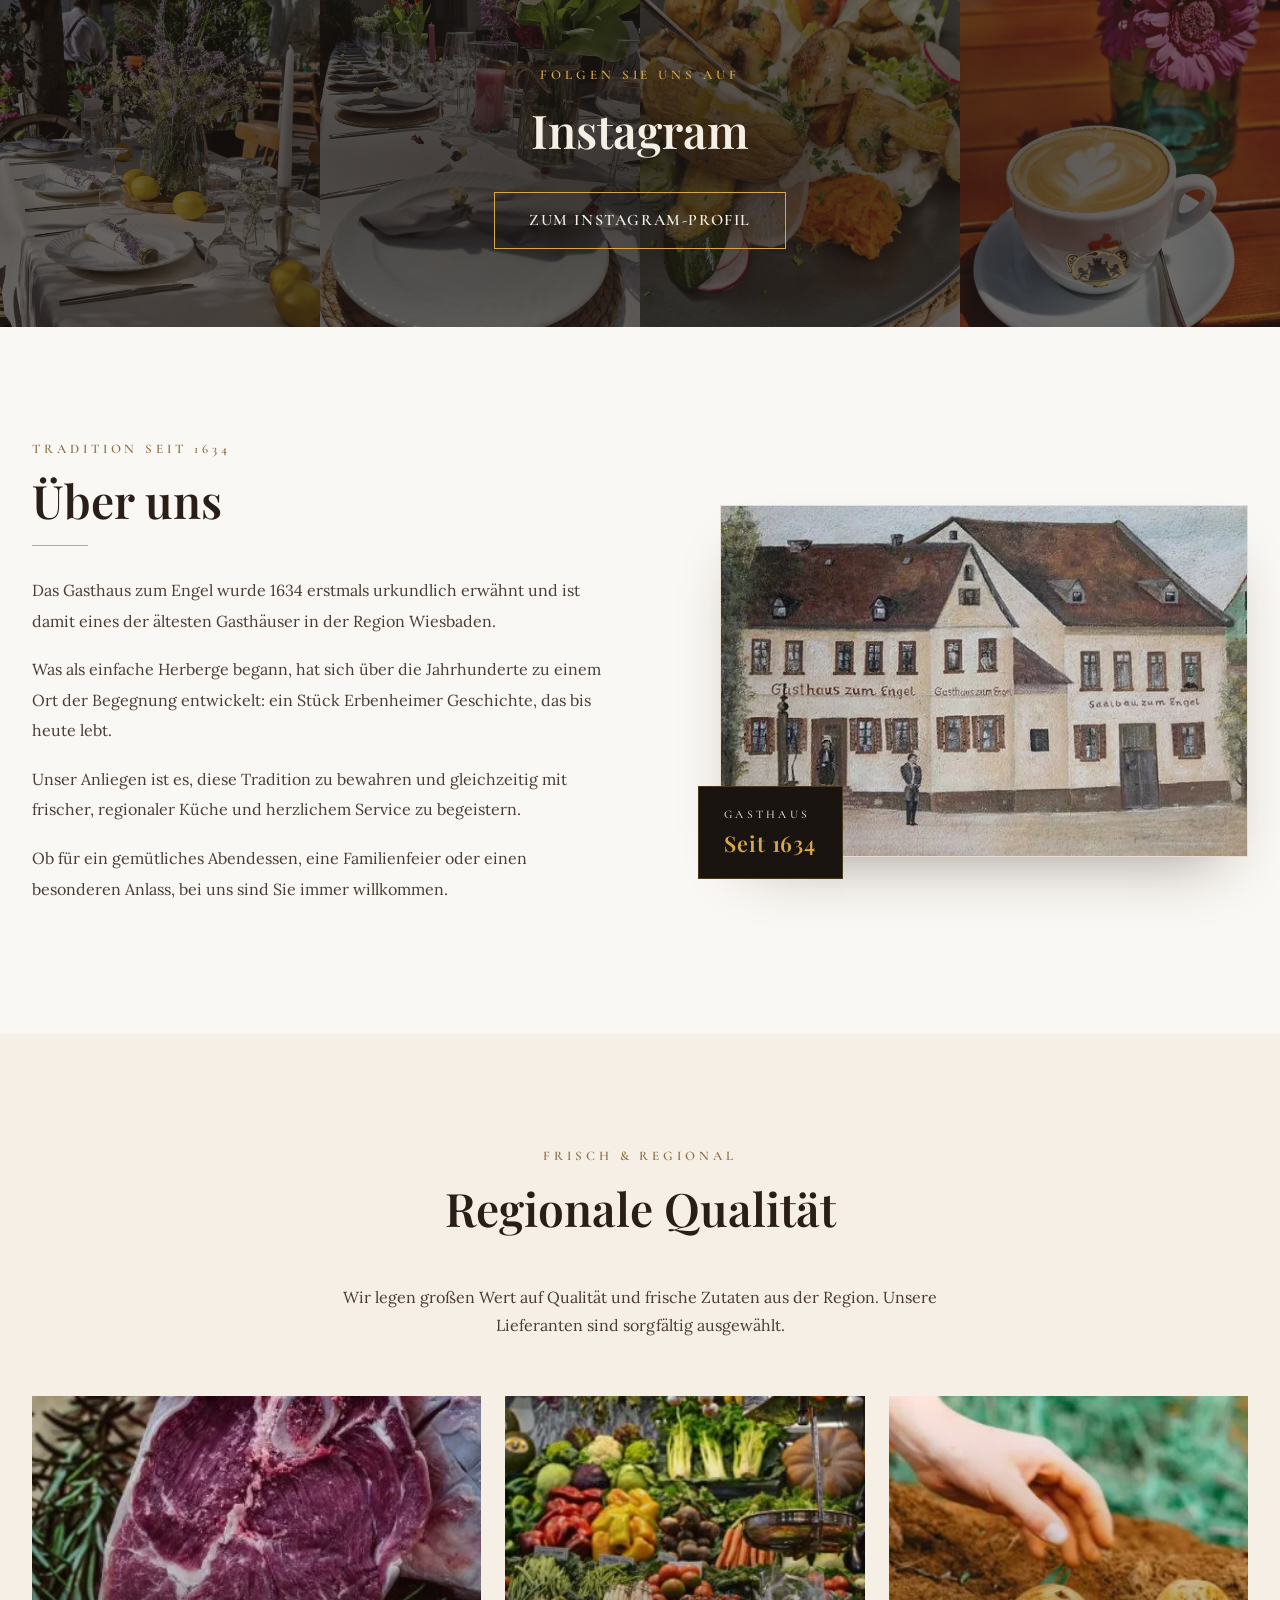
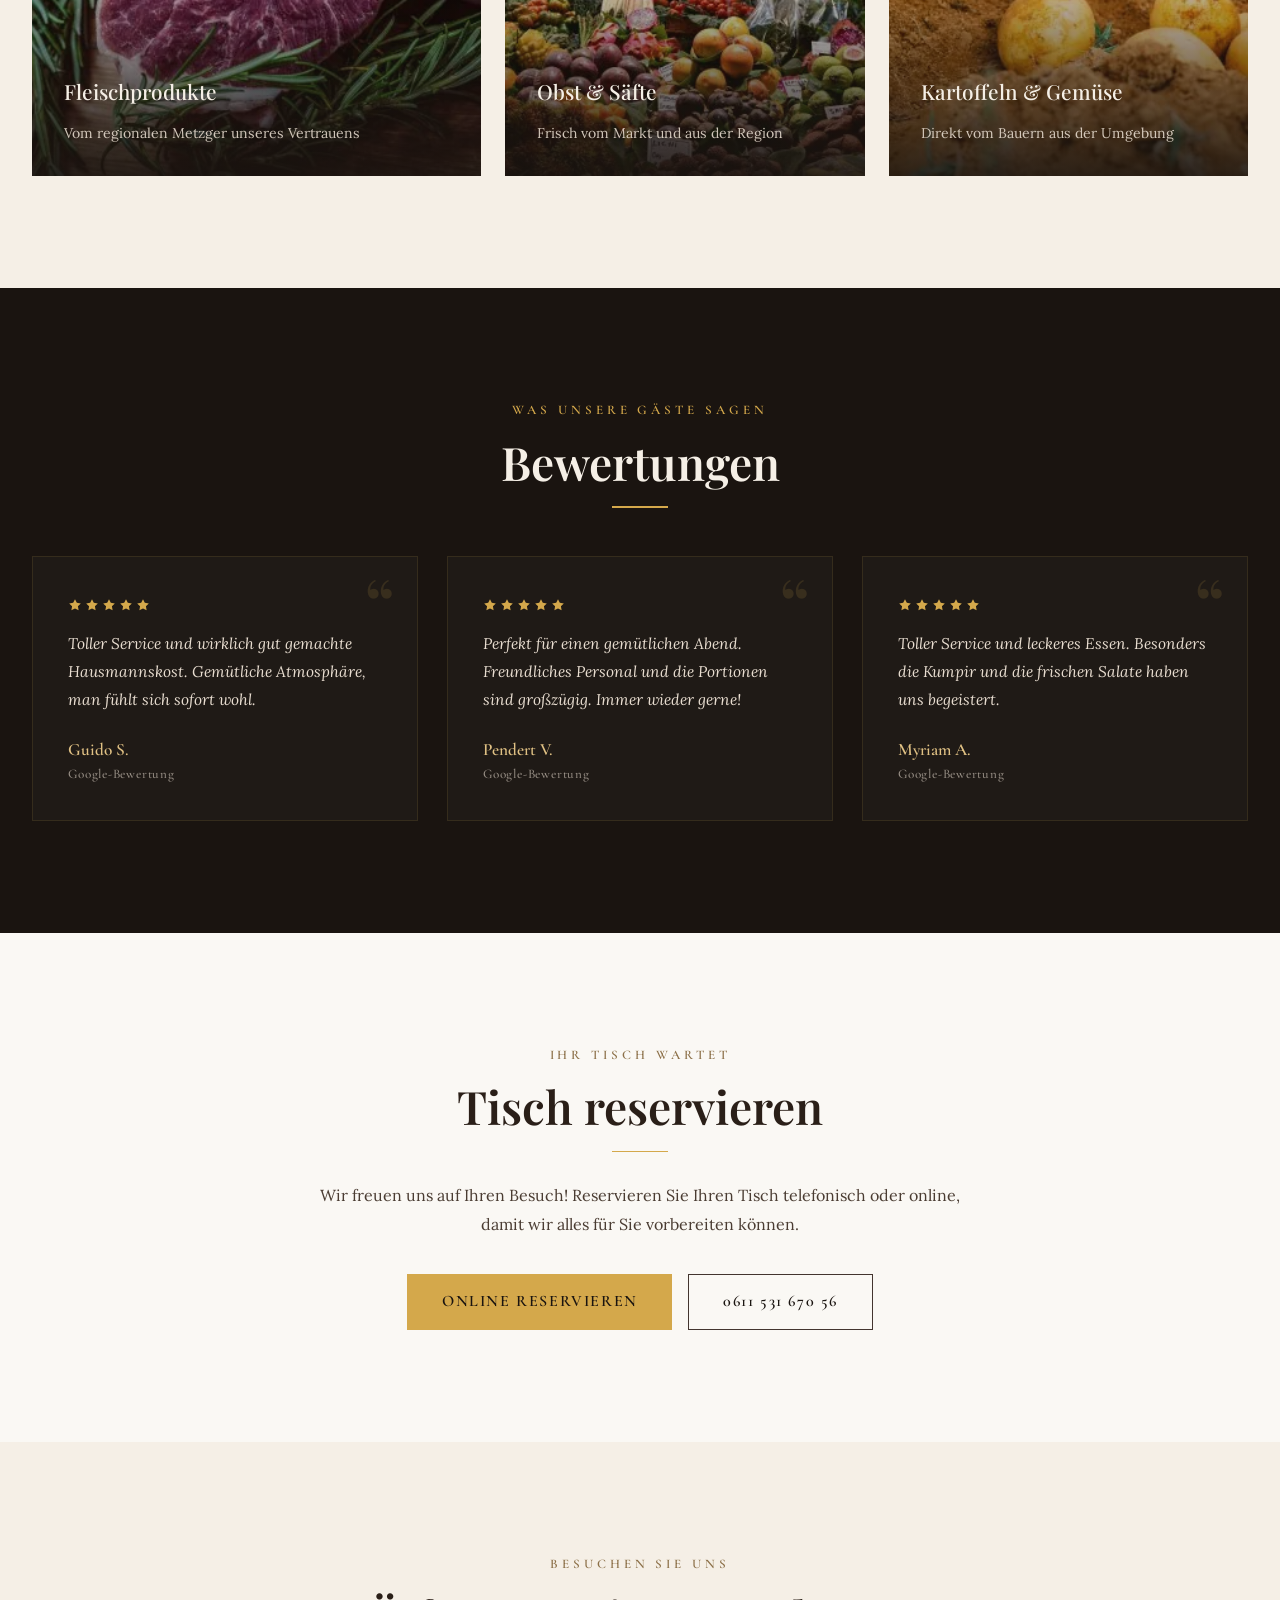
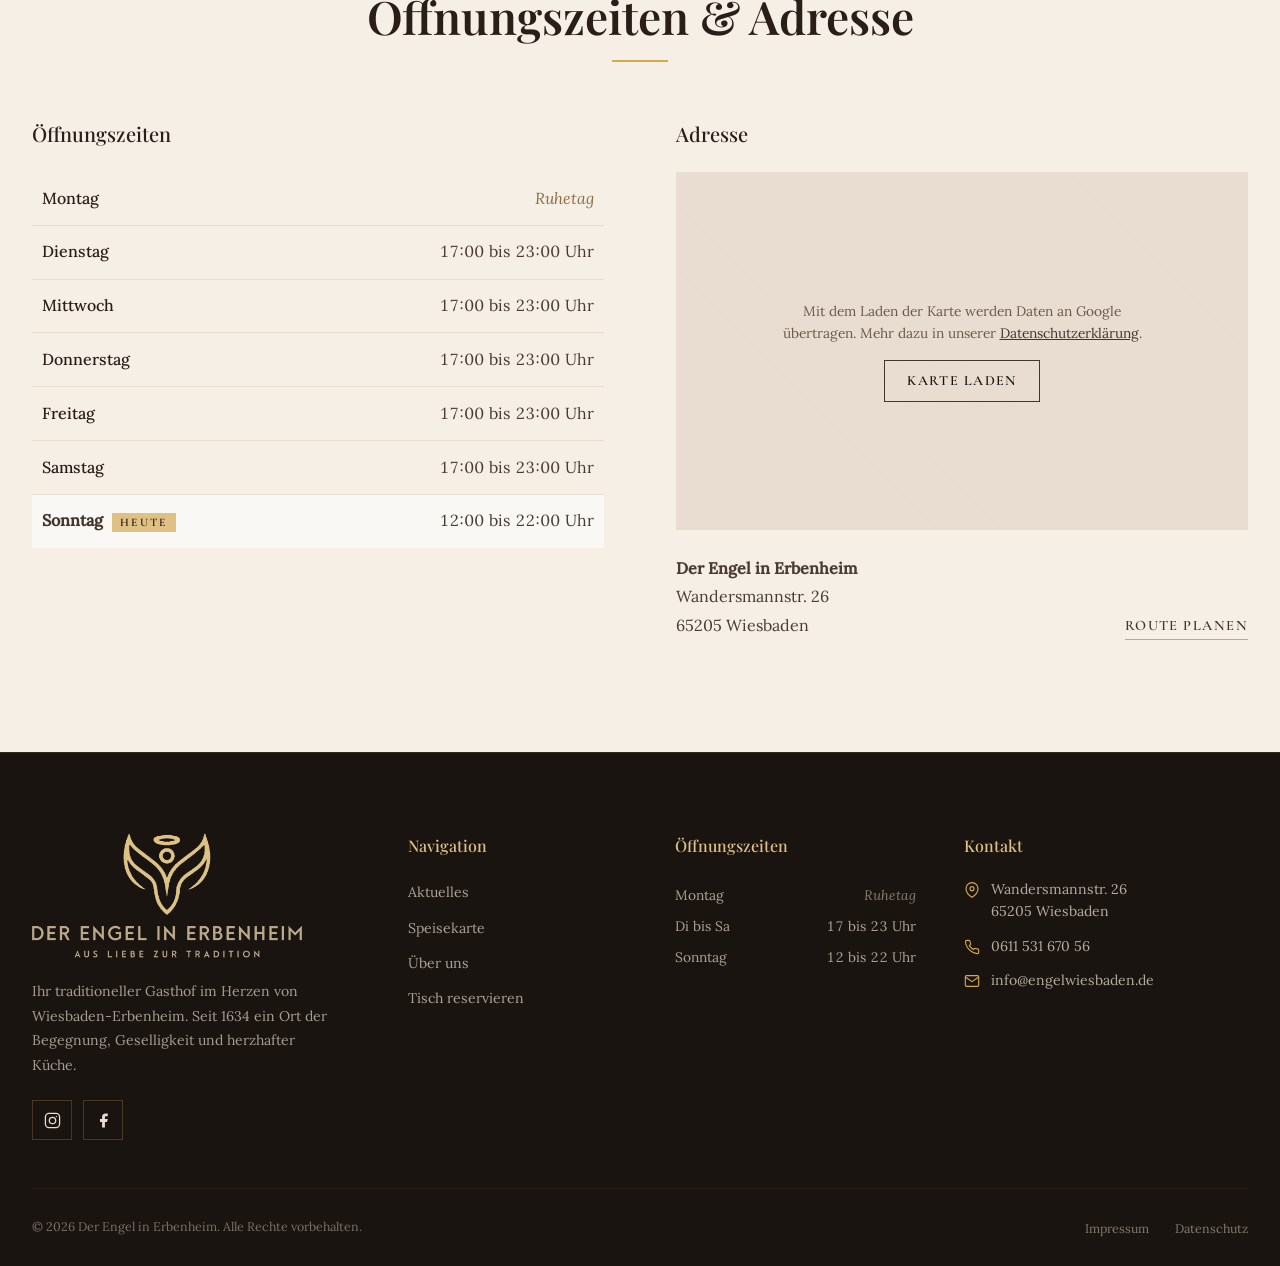
==== commit 52c49b00: "Speisekarte und Gänsezeit-Karte als PDF, dish-Reservierung verlinkt, Aktuelles zur Gänsezeit Co-Auth" ====
--- a/index.html
+++ b/index.html
@@ -163,8 +163,11 @@
       <div class="divider"></div>
       <p>Leckere Gerichte aus der Heimat und der weiten Welt, sorgfältig zubereitet mit frischen, regionalen Zutaten. Ob deftige Hausmannskost oder feine Spezialitäten, bei uns ist für jeden Geschmack etwas dabei.</p>
       <p>Wir laden Sie herzlich ein, unsere Küche zu entdecken!</p>
-      <!-- PDF unter assets/speisekarte.pdf ablegen -->
-      <a href="assets/speisekarte.pdf" class="btn btn-primary" target="_blank" rel="noopener">Zur Speisekarte <svg viewBox="0 0 24 24" fill="none" stroke="currentColor" stroke-width="1.8" stroke-linecap="round" stroke-linejoin="round" aria-hidden="true"><path d="M5 12h14M13 5l7 7-7 7"/></svg></a>
+      <div class="menu-buttons">
+        <a href="assets/speisekarten/speisekarte.pdf" class="btn btn-primary" target="_blank" rel="noopener">Zur Speisekarte <svg viewBox="0 0 24 24" fill="none" stroke="currentColor" stroke-width="1.8" stroke-linecap="round" stroke-linejoin="round" aria-hidden="true"><path d="M5 12h14M13 5l7 7-7 7"/></svg></a>
+        <!-- Saisonkarte: Datei tauschen oder Button entfernen, wenn die Saison endet -->
+        <a href="assets/speisekarten/gaensezeit-wintergenuesse.pdf" class="btn btn-outline" target="_blank" rel="noopener">Gänsezeit-Karte</a>
+      </div>
     </div>
   </div>
 </section>
@@ -266,8 +269,7 @@
     <div class="divider reveal" style="margin-inline:auto"></div>
     <p class="reveal">Wir freuen uns auf Ihren Besuch! Reservieren Sie Ihren Tisch telefonisch oder online, damit wir alles für Sie vorbereiten können.</p>
     <div class="res-methods reveal">
-      <!-- TODO: Link zum Reservierungstool eintragen -->
-      <a href="#" class="btn btn-primary">Online reservieren</a>
+      <a href="https://reservation.dish.co/widget/hydra-119463cc-df44-47fb-be42-47d680a5437c" class="btn btn-primary" target="_blank" rel="noopener">Online reservieren</a>
       <a href="tel:+4961153167056" class="btn btn-outline-dark">0611 531 670 56</a>
     </div>
   </div>
--- a/assets/css/style.css
+++ b/assets/css/style.css
@@ -153,7 +153,7 @@
 .media-frame:hover img{transform:scale(1.04)}
 .speisekarte .media-frame{aspect-ratio:5/6;border:1px solid rgba(212,168,75,.15)}
 .speisekarte-text p{font-size:1rem;line-height:1.9;color:var(--cream-dark);margin-bottom:1.3rem;max-width:52ch}
-.speisekarte-text .btn{margin-top:.8rem}
+.menu-buttons{display:flex;flex-wrap:wrap;gap:1rem;margin-top:.8rem}
 
 /* ===== Instagram ===== */
 .instagram{position:relative;padding:0;overflow:hidden;background:var(--brown-dark)}
@@ -322,6 +322,7 @@
   section{padding:4.2rem 1rem}
   .hero-buttons{flex-direction:column;align-items:stretch;max-width:320px;margin-inline:auto}
   .res-methods{flex-direction:column;align-items:stretch;max-width:320px;margin-inline:auto}
+  .menu-buttons{flex-direction:column;align-items:stretch;max-width:320px}
   .aktuelles-box{padding:1.8rem 1.5rem}
   .footer-top{grid-template-columns:1fr}
   .footer-bottom{flex-direction:column;text-align:center}
